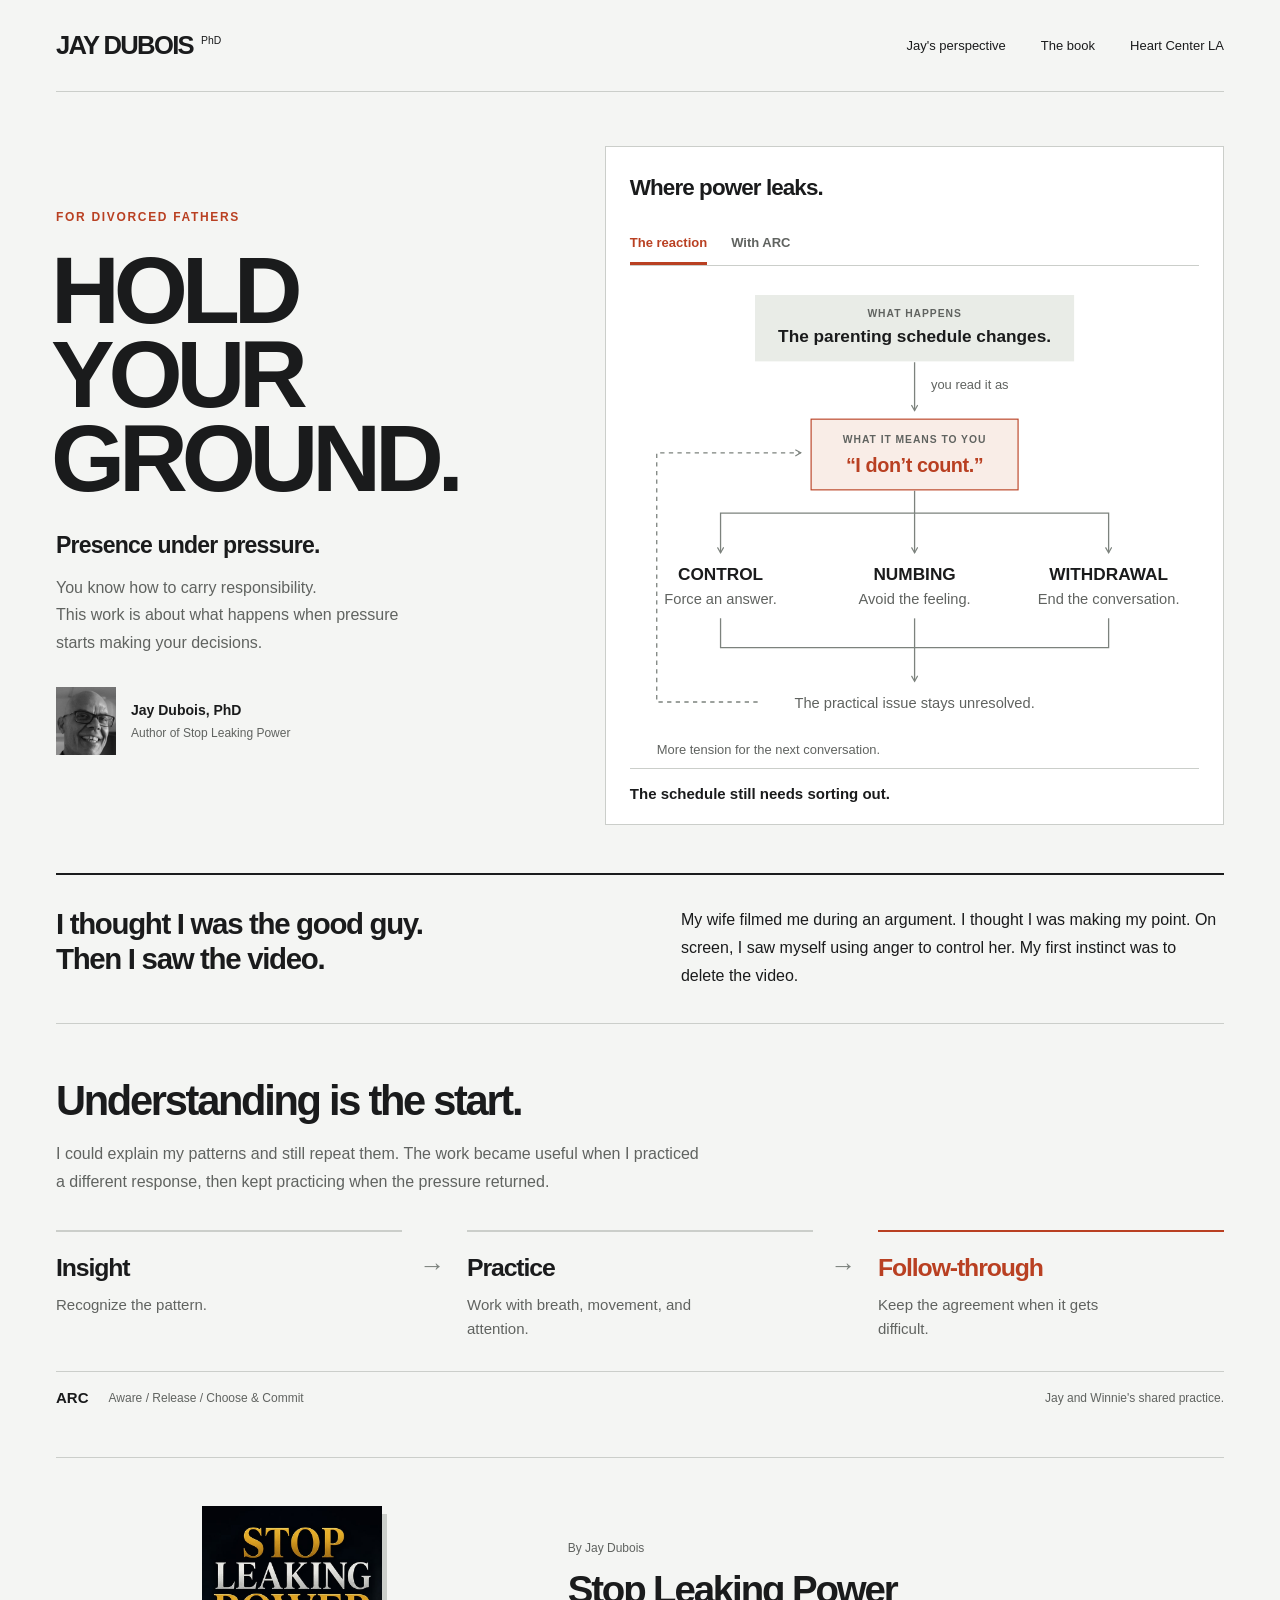
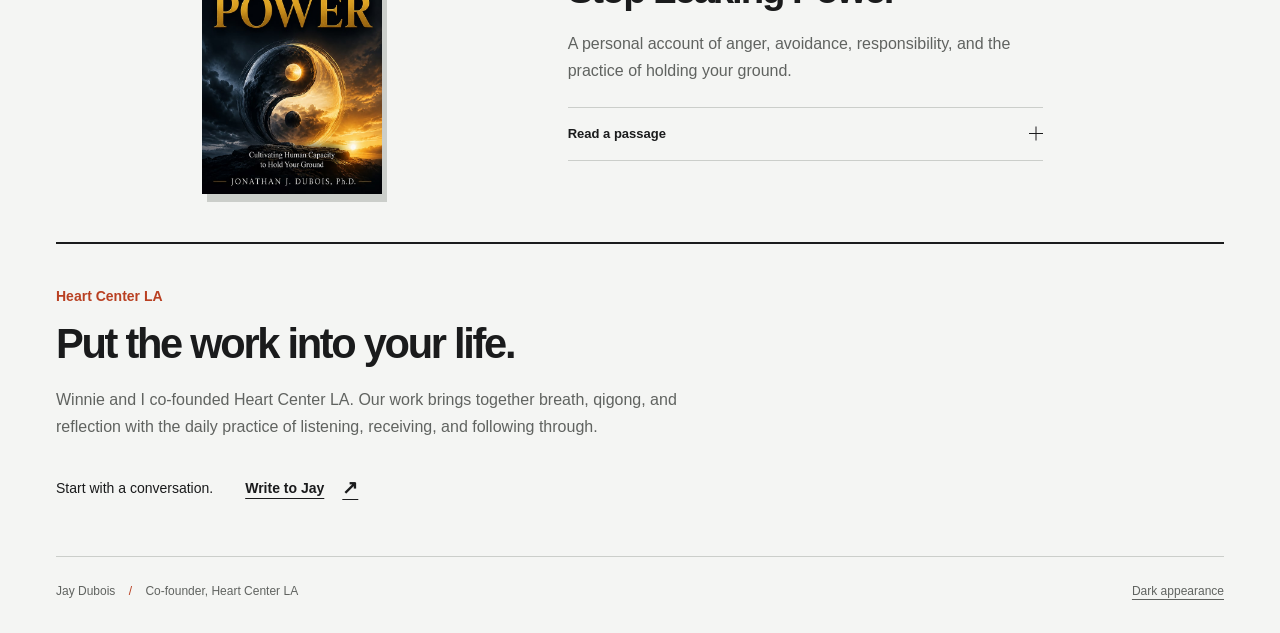
==== index.html @ 1673465a "Add approved Jay Dubois homepage with portrait and ARC diagrams" ====
<!doctype html>
<html lang="en">
<head>
  <meta charset="utf-8">
  <meta name="viewport" content="width=device-width,initial-scale=1">
  <meta name="color-scheme" content="light dark">
  <meta name="description" content="Hold your ground. Jay Dubois on presence under pressure, for divorced fathers. Author of Stop Leaking Power and co-founder of Heart Center LA.">
  <title>Hold your ground | Jay Dubois</title>
  <link rel="icon" href="data:image/svg+xml,%3Csvg xmlns='http://www.w3.org/2000/svg' viewBox='0 0 40 40'%3E%3Crect width='40' height='40' fill='%231a1b1c'/%3E%3Ctext x='20' y='28' fill='white' font-family='Arial' font-size='24' font-weight='bold' text-anchor='middle'%3EJ%3C/text%3E%3C/svg%3E">
  <link rel="stylesheet" href="styles.css">
  <script src="diagram.js" defer></script>
</head>
<body>
  <a class="skip-link" href="#main">Skip to content</a>
  <header class="site-header wrap">
    <a class="brand" href="#main">JAY DUBOIS<span>PhD</span></a>
    <nav aria-label="Main navigation"><a href="#jay">Jay's perspective</a><a href="#book">The book</a><a href="#heart-center">Heart Center LA</a></nav>
  </header>
  <main id="main" class="wrap">
    <section class="opening" aria-labelledby="headline">
      <div class="opening-copy">
        <p class="audience">For divorced fathers</p>
        <h1 id="headline">HOLD <br>YOUR<br>GROUND.</h1>
        <p class="subhead">Presence under pressure.</p>
        <p class="intro">You know how to carry responsibility.<br>This work is about what happens when pressure starts making your decisions.</p>
        <div class="author">
          <span class="author-photo"><img src="assets/jay-portrait-user.webp" width="1200" height="800" alt="Jay Dubois" decoding="async"></span>
          <div><p>Jay Dubois, PhD</p><p>Author of <cite>Stop Leaking Power</cite></p></div>
        </div>
      </div>
      <figure class="analysis" aria-labelledby="diagram-heading">
        <div class="analysis-header"><h2 id="diagram-heading">Where power leaks.</h2></div>
        <div class="mode-controls" role="group" aria-label="Compare responses to the same situation">
          <button type="button" id="reaction-button" class="mode active" aria-pressed="true" aria-controls="diagram-panel">The reaction</button>
          <button type="button" id="arc-button" class="mode" aria-pressed="false" aria-controls="diagram-panel">With ARC</button>
        </div>
        <div id="diagram-panel" class="diagram-panel">
          <svg id="pattern" xmlns="http://www.w3.org/2000/svg" viewBox="0 0 660 560" role="img" aria-labelledby="pattern-title pattern-desc">
            <title id="pattern-title">How a schedule change can become a reaction about worth</title>
            <desc id="pattern-desc">A parenting-schedule change is interpreted as I don't count. Control, numbing, or withdrawal can take the place of addressing the schedule. The practical issue remains unresolved.</desc>
          </svg>
          <noscript><style>#pattern,.mode-controls,.theme-button{display:none}</style><div class="no-js"><p>The parenting schedule changes.</p><p>You read it as: “I don't count.”</p><p>Control: force an answer. Numbing: avoid the feeling. Withdrawal: end the conversation.</p><p>The practical issue remains unresolved.</p><p>ARC: Aware, Release, Choose &amp; Commit. Notice the interpretation, pause before replying, clarify the plan, and follow through.</p></div></noscript>
        </div>
        <figcaption id="diagram-caption" aria-live="polite">The schedule still needs sorting out.</figcaption>
      </figure>
    </section>

    <section class="account" id="jay" aria-labelledby="account-heading">
      <div><h2 id="account-heading">I thought I was the good guy.<br>Then I saw the video.</h2></div>
      <p class="account-copy">My wife filmed me during an argument. I thought I was making my point. On screen, I saw myself using anger to control her. My first instinct was to delete the video.</p>
    </section>

    <section class="practice-section" id="practice" aria-labelledby="practice-heading">
      <h2 id="practice-heading">Understanding is the start.</h2>
      <p class="practice-intro">I could explain my patterns and still repeat them. The work became useful when I practiced a different response, then kept practicing when the pressure returned.</p>
      <figure class="practice-sequence" aria-labelledby="practice-heading sequence-caption">
        <ol>
          <li><span class="sequence-stage">Insight</span><p>Recognize the pattern.</p></li>
          <li><span class="sequence-stage">Practice</span><p>Work with breath, movement, and attention.</p></li>
          <li><span class="sequence-stage">Follow-through</span><p>Keep the agreement when it gets difficult.</p></li>
        </ol>
        <figcaption id="sequence-caption"><strong>ARC</strong><span>Aware / Release / Choose &amp; Commit</span><span>Jay and Winnie's shared practice.</span></figcaption>
      </figure>
    </section>

    <section class="book-section" id="book" aria-labelledby="book-heading">
      <figure class="book-cover"><img src="assets/stop-leaking-power.jpg" width="600" height="960" alt="Stop Leaking Power: Cultivating Human Capacity to Hold Your Ground, by Jonathan J. Dubois, PhD." loading="lazy" decoding="async"></figure>
      <div class="book-copy">
        <p class="book-label">By Jay Dubois</p>
        <h2 id="book-heading">Stop Leaking Power</h2>
        <p>A personal account of anger, avoidance, responsibility, and the practice of holding your ground.</p>
        <details class="book-passage">
          <summary>Read a passage<span class="disclosure-mark" aria-hidden="true"></span></summary>
          <blockquote><p>For me, commitment meant deciding in advance that anger would no longer be my authority.</p><p>Not that it would never arise.<br>But that it would never lead.</p></blockquote>
          <p class="passage-source">From Chapter 1, <cite>Stop Leaking Power</cite>.</p>
        </details>
      </div>
    </section>

    <section class="heart-section" id="heart-center" aria-labelledby="heart-heading">
      <p class="heart-label">Heart Center LA</p>
      <h2 id="heart-heading">Put the work into your life.</h2>
      <p class="heart-copy">Winnie and I co-founded Heart Center LA. Our work brings together breath, qigong, and reflection with the daily practice of listening, receiving, and following through.</p>
      <div class="contact-line"><p>Start with a conversation.</p><a href="mailto:clarity@jayduboisphd.com">Write to Jay <span aria-hidden="true">↗</span></a></div>
    </section>
  </main>
  <footer class="site-footer wrap">
    <p>Jay Dubois <span>/</span> Co-founder, Heart Center LA</p>
    <button class="theme-button" id="theme-button" type="button" aria-pressed="false">Dark appearance</button>
  </footer>
</body>
</html>
---- styles.css ----
/* Full message-led homepage, following the approved opening. DESIGN_VARIANCE: 5;
   MOTION_INTENSITY: 2; VISUAL_DENSITY: 4.
   Book-led, analytical composition. Native SVG diagrams replace generated photos.
   Bahnschrift is installed on the review host; other devices use the declared
   sans-serif fallbacks. No font redistribution or external requests. */
:root{color-scheme:light;--bg:#f4f5f3;--surface:#fff;--ink:#1a1b1c;--muted:#606360;--line:#cbceca;--accent:#b94022;--accent-wash:#f9ede7;--soft:#e9ece7;--wire:#7c827d;--sans:Bahnschrift,'Franklin Gothic Medium','Arial Narrow',Arial,sans-serif;--body:'Segoe UI',Arial,sans-serif}
:root.dark{color-scheme:dark;--bg:#171a19;--surface:#202422;--ink:#f0f2ec;--muted:#b6bdb6;--line:#424b44;--accent:#fa9471;--accent-wash:#342721;--soft:#29322c;--wire:#9ca89d}
*{box-sizing:border-box}
html{font-size:16px;scroll-behavior:smooth;scroll-padding-top:25px}
body{margin:0;background:var(--bg);color:var(--ink);font-family:var(--body);line-height:1.5;-webkit-font-smoothing:antialiased}
button,a{-webkit-tap-highlight-color:transparent}
button{font:inherit;color:inherit;cursor:pointer}
a{color:inherit;text-underline-offset:5px}
a:hover{color:var(--accent)}
button:focus-visible,a:focus-visible{outline:3px solid var(--accent);outline-offset:5px}
::selection{background:var(--accent);color:var(--bg)}
.wrap{width:min(1352px,calc(100% - 112px));margin-inline:auto}
h1,h2,p,figure{margin:0}
h1,h2,.brand,.subhead{font-family:var(--sans)}
.site-header{height:92px;border-bottom:1px solid var(--line);display:flex;align-items:center;justify-content:space-between;gap:24px}
.brand{font-weight:700;font-size:1.6rem;letter-spacing:-.065em;text-decoration:none;white-space:nowrap}
.brand span{font-family:var(--body);font-size:.65rem;font-weight:400;letter-spacing:0;display:inline-block;vertical-align:top;margin:7px 0 0 8px}
nav{display:flex;gap:35px}nav a{font-size:.8125rem;text-decoration:none;padding-block:13px}
.opening{display:grid;grid-template-columns:.86fr 1.14fr;gap:7%;padding:54px 0 48px;align-items:center}
.opening-copy{padding-bottom:8px}
.audience{text-transform:uppercase;font-size:.75rem;letter-spacing:.14em;font-weight:600;margin-bottom:23px;color:var(--accent)}
h1{font-size:clamp(5rem,7.45vw,7.7rem);font-weight:700;font-stretch:condensed;letter-spacing:-.065em;line-height:.88;margin-left:-5px}
.subhead{font-size:clamp(1.4rem,1.8vw,1.75rem);letter-spacing:-.035em;font-weight:600;margin-top:27px}
.intro{font-size:1rem;line-height:1.7;max-width:365px;margin-top:12px;color:var(--muted)}
.author{display:flex;align-items:center;gap:15px;margin-top:31px}
.author-photo{position:relative;display:block;width:60px;height:68px;overflow:hidden;flex-shrink:0}
.author img{position:absolute;left:-76px;top:-12px;width:180px;height:auto;max-width:none;filter:grayscale(1)}
.author p:first-child{font-size:.875rem;font-weight:600}.author p+p{font-size:.75rem;color:var(--muted);margin-top:3px}
cite{font-style:normal}
.analysis{min-width:0;background:var(--surface);padding:24px 24px 18px;border:1px solid var(--line)}
.analysis-header{display:flex;justify-content:space-between;align-items:baseline;gap:16px}
.analysis-header h2{font-size:1.4rem;letter-spacing:-.04em;font-weight:600}
.mode-controls{display:flex;gap:24px;border-bottom:1px solid var(--line);margin-top:16px}
.mode{background:none;border:0;border-bottom:3px solid transparent;padding:12px 0 10px;font-size:.8125rem;min-height:44px;font-weight:600;color:var(--muted)}
.mode:hover{color:var(--ink)}.mode.active{border-bottom-color:var(--accent);color:var(--accent)}
.diagram-panel{width:100%;margin-top:10px}
#pattern{display:block;width:100%;height:auto;overflow:visible}
#pattern text{font-family:var(--body);fill:var(--ink)}
#pattern .diagram-label{font-family:var(--sans);font-size:12px;font-weight:600;letter-spacing:1.1px;fill:var(--muted)}
#pattern .diagram-main{font-size:23px;font-family:var(--sans);font-weight:600;letter-spacing:-.5px}
#pattern .diagram-detail{font-size:17px;fill:var(--muted)}
#pattern .diagram-small{font-size:15px;fill:var(--muted)}
#pattern .diagram-action{font-family:var(--sans);font-size:20px;font-weight:600}
#pattern .diagram-accent{fill:var(--accent)}
#pattern .wire{fill:none;stroke:var(--wire);stroke-width:1.5}
#pattern .wire-active{fill:none;stroke:var(--accent);stroke-width:2}
#pattern .wire-dashed{stroke-dasharray:5 5}
#pattern .source-box{fill:var(--soft);stroke:none}
#pattern .interpret-box{fill:var(--accent-wash);stroke:var(--accent);stroke-width:1.3}
#pattern .practice-box{fill:var(--surface);stroke:var(--line);stroke-width:1}
#pattern .stage-letter{font-family:var(--sans);font-size:27px;font-weight:600;fill:var(--accent)}
#pattern .terminal{fill:var(--ink)}
.analysis figcaption{border-top:1px solid var(--line);padding-top:14px;font-size:.9375rem;font-weight:600;line-height:1.5;min-height:38px}
.account{display:grid;grid-template-columns:1fr 1fr;gap:7%;border-top:2px solid var(--ink);padding:31px 0 33px;align-items:start}
.account h2{font-size:clamp(1.5rem,2.3vw,2rem);letter-spacing:-.045em;line-height:1.2;font-weight:600}
.account-copy{font-size:1rem;line-height:1.75;max-width:575px}
.practice-section{border-top:1px solid var(--line);padding:54px 0 48px}
.practice-section h2,.book-section h2,.heart-section h2{font-size:clamp(2rem,3.25vw,3rem);letter-spacing:-.055em;line-height:1.1;font-weight:600}
.practice-intro{font-size:1rem;line-height:1.7;max-width:650px;color:var(--muted);margin-top:17px}
.practice-sequence{margin-top:35px}
.practice-sequence ol{list-style:none;margin:0;padding:0;display:grid;grid-template-columns:1fr 1fr 1fr;gap:65px}
.practice-sequence li{position:relative;min-width:0;padding-top:21px;border-top:2px solid var(--line)}
.practice-sequence li:last-child{border-color:var(--accent)}
.practice-sequence li:not(:last-child)::after{content:'→';position:absolute;right:-43px;top:14px;font-size:1.6rem;color:var(--wire);font-family:var(--body)}
.sequence-stage{font-family:var(--sans);font-size:1.55rem;font-weight:600;letter-spacing:-.045em;line-height:1.2}
.practice-sequence li:last-child .sequence-stage{color:var(--accent)}
.practice-sequence li p{font-size:.9375rem;line-height:1.6;max-width:245px;margin-top:10px;color:var(--muted)}
.practice-sequence figcaption{display:flex;flex-wrap:wrap;align-items:center;gap:10px 20px;font-size:.75rem;border-top:1px solid var(--line);margin-top:30px;padding-top:15px;color:var(--muted)}
.practice-sequence figcaption strong{font-family:var(--sans);color:var(--ink);font-size:.9375rem;font-weight:600}
.practice-sequence figcaption span:last-child{margin-left:auto}
.book-section{border-top:1px solid var(--line);padding:48px 7%;display:grid;grid-template-columns:.7fr 1.3fr;gap:12%;align-items:center}
.book-cover{display:flex;justify-content:center}
.book-cover img{display:block;width:180px;max-width:100%;height:auto;box-shadow:5px 8px 0 var(--line)}
.book-label{font-size:.75rem;color:var(--muted);margin-bottom:12px}
.book-section h2{font-size:clamp(2rem,3vw,2.8rem)}
.book-copy>p:not(.book-label){font-size:1rem;line-height:1.7;color:var(--muted);max-width:450px;margin-top:18px}
.book-passage{border-block:1px solid var(--line);margin-top:23px;max-width:475px}
.book-passage summary{display:flex;list-style:none;justify-content:space-between;align-items:center;gap:20px;min-height:52px;padding-block:13px;font-size:.8125rem;cursor:pointer;font-weight:600}
.book-passage summary::-webkit-details-marker{display:none}
.book-passage summary:hover{color:var(--accent)}
.book-passage summary:focus-visible{outline:3px solid var(--accent);outline-offset:5px}
.disclosure-mark{position:relative;width:14px;height:14px;flex-shrink:0}
.disclosure-mark::before,.disclosure-mark::after{content:'';position:absolute;left:0;top:6px;width:14px;height:1px;background:currentColor}
.disclosure-mark::after{transform:rotate(90deg)}
.book-passage[open] .disclosure-mark::after{transform:none}
.book-passage blockquote{margin:12px 0 0;font-size:1rem;line-height:1.7;padding-left:18px;border-left:2px solid var(--accent)}
.book-passage blockquote p+p{margin-top:15px}
.passage-source{font-size:.6875rem;color:var(--muted);margin:18px 0 21px}
.heart-section{border-top:2px solid var(--ink);padding:42px 0 43px}
.heart-label{font-family:var(--sans);font-size:.875rem;font-weight:600;color:var(--accent);margin-bottom:14px}
.heart-copy{font-size:1rem;line-height:1.7;color:var(--muted);max-width:670px;margin-top:19px}
.contact-line{display:flex;align-items:center;gap:32px;margin-top:24px}
.contact-line p{font-size:.875rem}
.contact-line a{display:inline-flex;align-items:center;gap:18px;min-height:44px;padding-block:10px;font-size:.875rem;font-weight:600;text-decoration-thickness:1px}
.contact-line a span{font-size:1.2rem}
.site-footer{border-top:1px solid var(--line);display:flex;justify-content:space-between;align-items:center;gap:20px;padding:12px 0 20px;font-size:.75rem;color:var(--muted)}
.site-footer span{margin-inline:10px;color:var(--accent)}
.theme-button{border:0;background:none;padding:12px 0;min-height:44px;font-size:.75rem;text-decoration:underline;text-underline-offset:4px;white-space:nowrap}
.theme-button:hover{color:var(--accent)}
.skip-link{position:fixed;left:12px;top:10px;transform:translateY(-200%);background:var(--surface);padding:12px 18px;z-index:10}
.skip-link:focus{transform:none}
.no-js{padding:24px 0;font-size:1rem}.no-js p+p{margin-top:15px}
@media(min-width:1700px){.opening{padding-block:64px}.analysis{padding-inline:30px}h1{font-size:8.2rem}}
@media(max-width:1100px){
 .wrap{width:calc(100% - 64px)}.opening{gap:5%;grid-template-columns:.8fr 1.2fr}
 h1{font-size:clamp(4.8rem,8.1vw,6rem)}
 .analysis{padding:19px 17px 16px}
 .intro{font-size:.9375rem}.author{margin-top:24px}
}
@media(max-width:767px){
 .wrap{width:calc(100% - 40px)}.site-header{height:76px;gap:16px}
 .brand{font-size:1.35rem}.brand span{font-size:.55rem;margin-top:5px;margin-left:5px}
 nav{gap:16px}nav a{font-size:.6875rem}nav a:first-child{display:none}
 .opening{display:flex;flex-direction:column;gap:29px;padding:34px 0 34px;align-items:stretch}
 .opening-copy{padding:0}.audience{font-size:.6875rem;margin-bottom:21px}
 h1{font-size:clamp(3rem,14.5vw,6rem);line-height:.88;letter-spacing:-.06em;margin-left:-3px}
 h1 br:first-child{display:none}h1 br:first-child::after{content:' '}
 .subhead{font-size:1.4rem;margin-top:23px}.intro{font-size:.9375rem;max-width:390px;line-height:1.6;margin-top:10px}
 .author{margin-top:21px;gap:12px}.author-photo{width:47px;height:54px}.author img{width:144px;left:-61px;top:-10px}
 .author p:first-child{font-size:.8125rem}.author p+p{font-size:.6875rem}
 .analysis{padding:20px 13px 16px}.analysis-header{padding-inline:3px}
 .analysis-header h2{font-size:1.4rem}.mode-controls{gap:28px;margin-top:10px;margin-inline:3px}
 .mode{font-size:.8125rem}.diagram-panel{margin-top:6px}
 .analysis figcaption{font-size:.875rem;padding-top:14px;margin-inline:3px;min-height:36px}
 .account{display:block;padding:26px 0 29px}.account h2{font-size:1.6rem;line-height:1.22}
 .account-copy{margin-top:20px;font-size:.9375rem;line-height:1.7}
 .practice-section{padding:33px 0 30px}
 .practice-section h2,.book-section h2,.heart-section h2{font-size:2rem;letter-spacing:-.05em;line-height:1.12}
 .practice-intro{font-size:.9375rem;line-height:1.65;margin-top:16px}
 .practice-sequence{margin-top:26px}.practice-sequence ol{display:block}
 .practice-sequence li{border-top:0;border-left:2px solid var(--line);padding:0 0 0 23px;margin:0 0 31px}
 .practice-sequence li:last-child{margin-bottom:0}
 .practice-sequence li:not(:last-child)::after{content:'↓';left:-9px;right:auto;top:auto;bottom:-29px;font-size:1.5rem}
 .sequence-stage{font-size:1.35rem}.practice-sequence li p{font-size:.875rem;max-width:none;margin-top:6px}
 .practice-sequence figcaption{gap:6px 12px;font-size:.6875rem;margin-top:24px}
 .practice-sequence figcaption span:last-child{width:100%;margin-left:0}
 .book-section{display:flex;flex-direction:column;gap:27px;align-items:stretch;padding:34px 0}
 .book-cover{justify-content:flex-start}.book-cover img{width:130px}
 .book-label{font-size:.6875rem;margin-bottom:10px}.book-copy>p:not(.book-label){font-size:.9375rem;margin-top:15px}
 .book-passage{max-width:none;margin-top:20px}.book-passage blockquote{font-size:.9375rem}
 .heart-section{padding:31px 0 30px}.heart-label{font-size:.8125rem;margin-bottom:12px}
 .heart-copy{font-size:.9375rem;line-height:1.65;margin-top:17px}
 .contact-line{margin-top:17px;gap:23px;flex-wrap:wrap}.contact-line p,.contact-line a{font-size:.8125rem}
 .site-footer{align-items:flex-start;padding-top:15px;gap:16px}.site-footer p{max-width:210px;font-size:.6875rem}
 .site-footer span{margin-inline:5px}.theme-button{font-size:.6875rem;padding-top:0}
}
@media(max-width:380px){.wrap{width:calc(100% - 32px)}.analysis{padding-inline:10px}}
@media(prefers-reduced-motion:reduce){html{scroll-behavior:auto}*,*::before,*::after{transition:none!important;animation:none!important}}
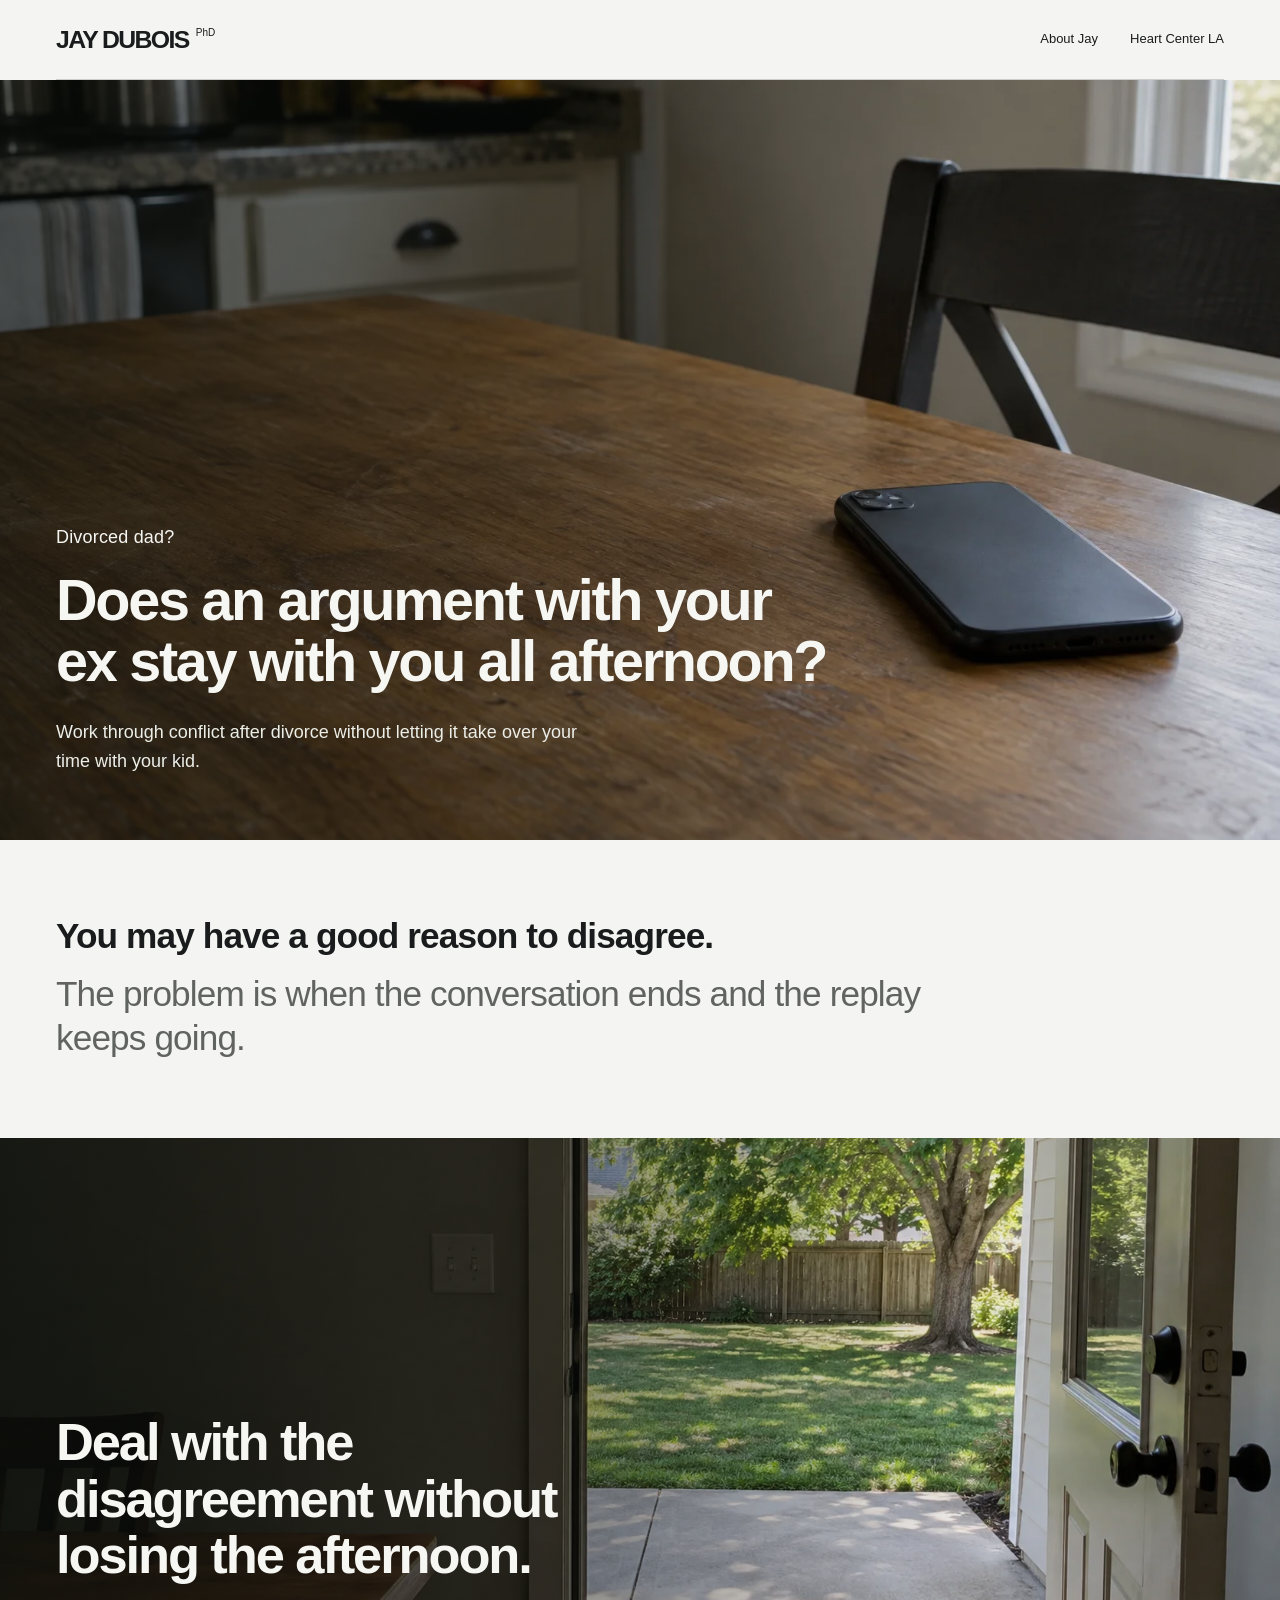
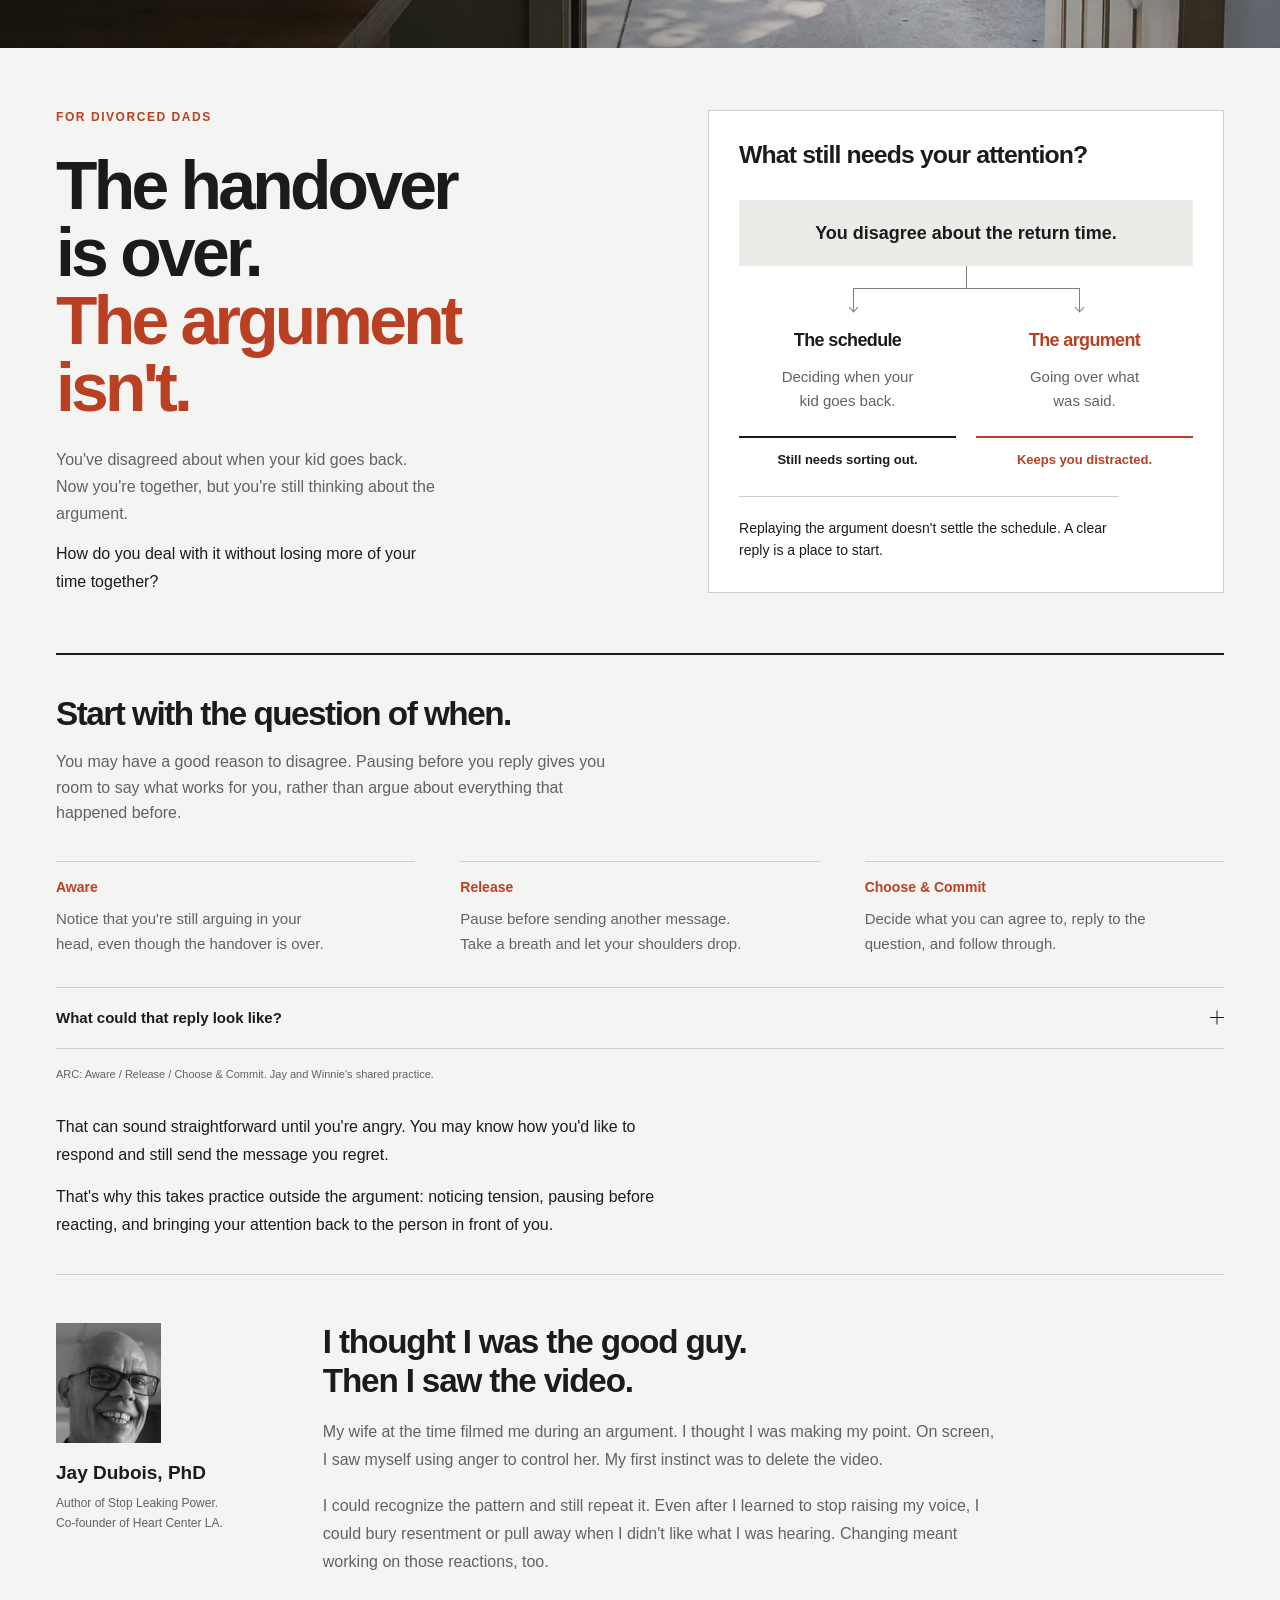
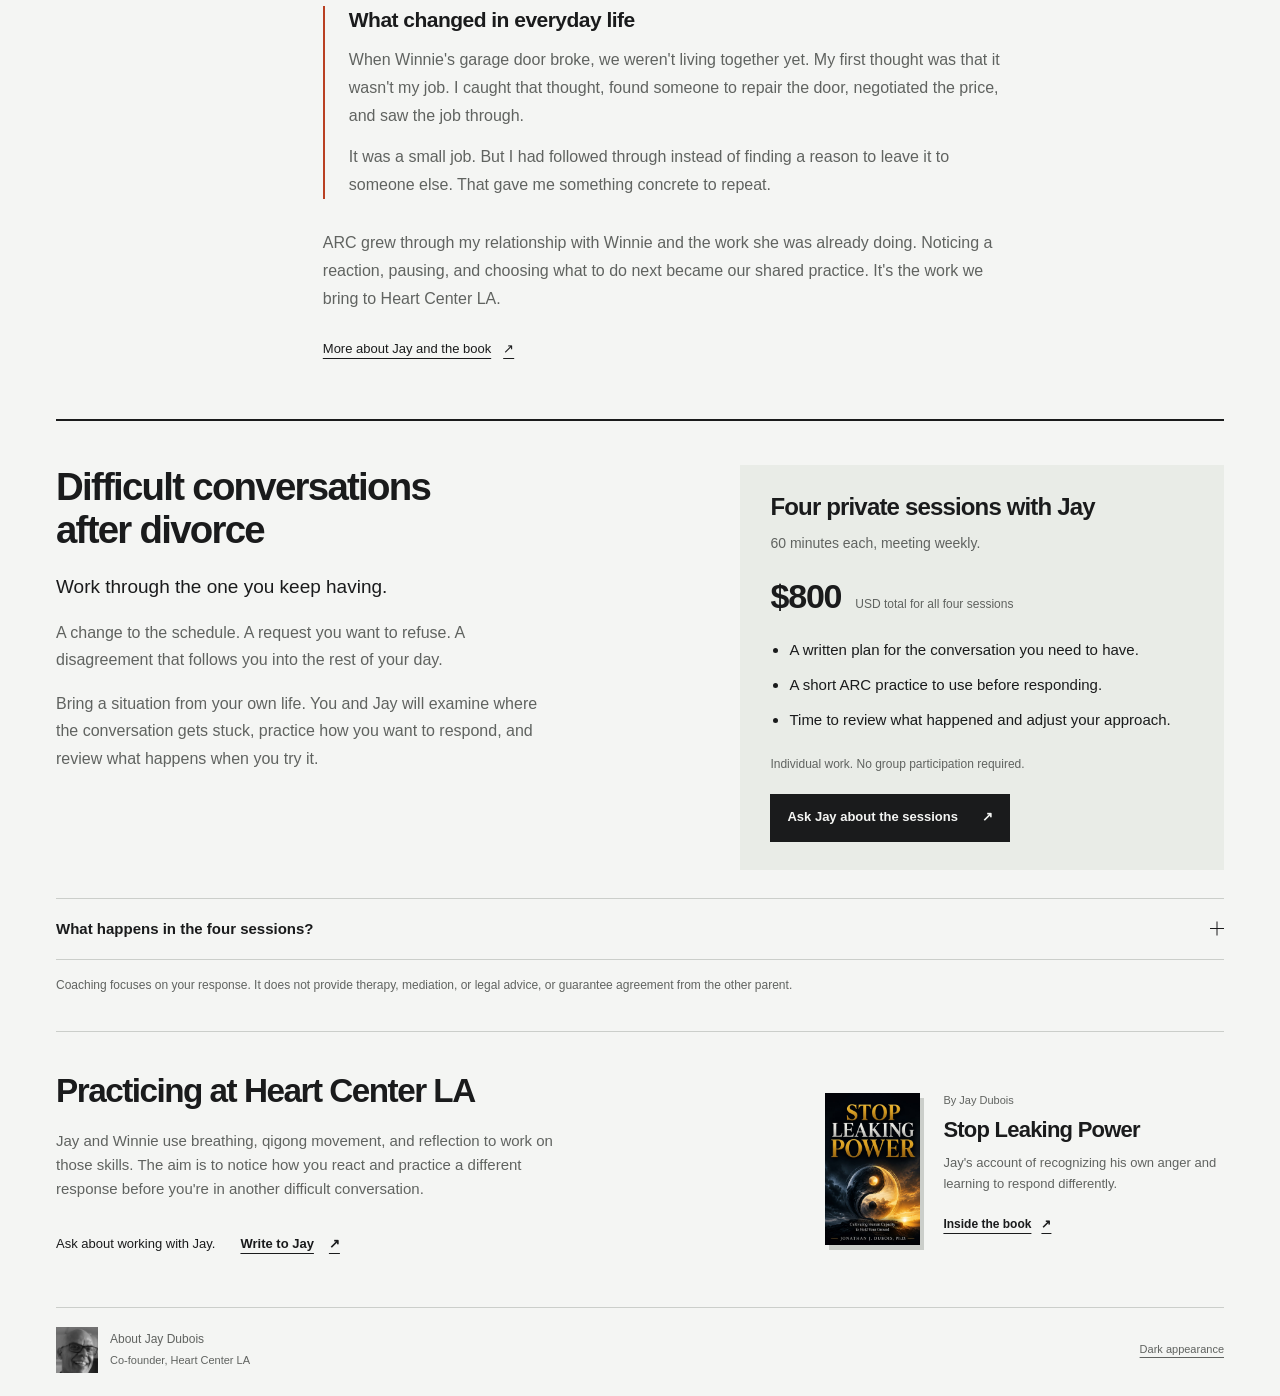
==== commit 4e4ab7fb: "Publish divorced-dad homepage with photographic intro and coaching offer" ====
--- a/index.html
+++ b/index.html
@@ -4,89 +4,138 @@
   <meta charset="utf-8">
   <meta name="viewport" content="width=device-width,initial-scale=1">
   <meta name="color-scheme" content="light dark">
-  <meta name="description" content="Hold your ground. Jay Dubois on presence under pressure, for divorced fathers. Author of Stop Leaking Power and co-founder of Heart Center LA.">
-  <title>Hold your ground | Jay Dubois</title>
+  <meta name="description" content="For divorced dads: deal with the parenting arrangement without letting the argument take over your time with your kid. Jay Dubois and Heart Center LA.">
+  <title>Still in the argument? | Jay Dubois</title>
   <link rel="icon" href="data:image/svg+xml,%3Csvg xmlns='http://www.w3.org/2000/svg' viewBox='0 0 40 40'%3E%3Crect width='40' height='40' fill='%231a1b1c'/%3E%3Ctext x='20' y='28' fill='white' font-family='Arial' font-size='24' font-weight='bold' text-anchor='middle'%3EJ%3C/text%3E%3C/svg%3E">
   <link rel="stylesheet" href="styles.css">
-  <script src="diagram.js" defer></script>
+  <script src="page.js" defer></script>
 </head>
 <body>
   <a class="skip-link" href="#main">Skip to content</a>
   <header class="site-header wrap">
-    <a class="brand" href="#main">JAY DUBOIS<span>PhD</span></a>
-    <nav aria-label="Main navigation"><a href="#jay">Jay's perspective</a><a href="#book">The book</a><a href="#heart-center">Heart Center LA</a></nav>
+    <a class="brand" href="index.html">JAY DUBOIS<span>PhD</span></a>
+    <nav aria-label="Main navigation"><a href="about.html">About Jay</a><a href="#heart-center">Heart Center LA</a></nav>
   </header>
-  <main id="main" class="wrap">
+  <main id="main">
+    <div class="visual-intro">
+      <section class="intro-photo intro-question" aria-labelledby="intro-title">
+        <img src="assets/intro-phone-v1.webp" srcset="assets/intro-phone-v1-960.webp 960w, assets/intro-phone-v1.webp 1672w" sizes="100vw" width="1672" height="941" alt="A phone lying face down on a kitchen table in afternoon light." fetchpriority="high">
+        <div class="photo-copy wrap">
+          <p class="intro-audience">Divorced dad?</p>
+          <h1 id="intro-title">Does an argument with your ex stay with you all afternoon?</h1>
+          <p class="intro-support">Work through conflict after divorce without letting it take over your time with your kid.</p>
+        </div>
+      </section>
+      <div class="intro-statement wrap">
+        <p>You may have a good reason to disagree.</p>
+        <p>The problem is when the conversation ends and the replay keeps going.</p>
+      </div>
+      <section class="intro-photo intro-resolution" aria-labelledby="intro-resolution-title">
+        <img src="assets/intro-afternoon-v1.webp" srcset="assets/intro-afternoon-v1-960.webp 960w, assets/intro-afternoon-v1.webp 1672w" sizes="100vw" width="1672" height="941" alt="An open back door looking out onto a patio and a sunlit yard." loading="lazy" decoding="async">
+        <div class="photo-copy wrap"><h2 id="intro-resolution-title">Deal with the disagreement without losing the afternoon.</h2></div>
+      </section>
+    </div>
+    <div class="wrap">
     <section class="opening" aria-labelledby="headline">
       <div class="opening-copy">
-        <p class="audience">For divorced fathers</p>
-        <h1 id="headline">HOLD <br>YOUR<br>GROUND.</h1>
-        <p class="subhead">Presence under pressure.</p>
-        <p class="intro">You know how to carry responsibility.<br>This work is about what happens when pressure starts making your decisions.</p>
-        <div class="author">
-          <span class="author-photo"><img src="assets/jay-portrait-user.webp" width="1200" height="800" alt="Jay Dubois" decoding="async"></span>
-          <div><p>Jay Dubois, PhD</p><p>Author of <cite>Stop Leaking Power</cite></p></div>
+        <p class="eyebrow">For divorced dads</p>
+        <h2 id="headline">The handover<br>is over.<br><span>The argument<br>isn't.</span></h2>
+        <p class="intro">You've disagreed about when your kid goes back. Now you're together, but you're still thinking about the argument.</p>
+        <p class="intro intro-end">How do you deal with it without losing more of your time together?</p>
+      </div>
+      <figure class="analysis" aria-labelledby="analysis-title">
+        <h2 id="analysis-title">What still needs your attention?</h2>
+        <div class="split-diagram">
+          <div class="event">You disagree about the return time.</div>
+          <div class="branch" aria-hidden="true"><span></span><span></span></div>
+          <div class="lanes">
+            <div class="lane"><h3>The schedule</h3><p>Deciding when your<br>kid goes back.</p><span class="lane-end">Still needs sorting out.</span></div>
+            <div class="lane replay"><h3>The argument</h3><p>Going over what<br>was said.</p><span class="lane-end">Keeps you distracted.</span></div>
+          </div>
         </div>
-      </div>
-      <figure class="analysis" aria-labelledby="diagram-heading">
-        <div class="analysis-header"><h2 id="diagram-heading">Where power leaks.</h2></div>
-        <div class="mode-controls" role="group" aria-label="Compare responses to the same situation">
-          <button type="button" id="reaction-button" class="mode active" aria-pressed="true" aria-controls="diagram-panel">The reaction</button>
-          <button type="button" id="arc-button" class="mode" aria-pressed="false" aria-controls="diagram-panel">With ARC</button>
-        </div>
-        <div id="diagram-panel" class="diagram-panel">
-          <svg id="pattern" xmlns="http://www.w3.org/2000/svg" viewBox="0 0 660 560" role="img" aria-labelledby="pattern-title pattern-desc">
-            <title id="pattern-title">How a schedule change can become a reaction about worth</title>
-            <desc id="pattern-desc">A parenting-schedule change is interpreted as I don't count. Control, numbing, or withdrawal can take the place of addressing the schedule. The practical issue remains unresolved.</desc>
-          </svg>
-          <noscript><style>#pattern,.mode-controls,.theme-button{display:none}</style><div class="no-js"><p>The parenting schedule changes.</p><p>You read it as: “I don't count.”</p><p>Control: force an answer. Numbing: avoid the feeling. Withdrawal: end the conversation.</p><p>The practical issue remains unresolved.</p><p>ARC: Aware, Release, Choose &amp; Commit. Notice the interpretation, pause before replying, clarify the plan, and follow through.</p></div></noscript>
-        </div>
-        <figcaption id="diagram-caption" aria-live="polite">The schedule still needs sorting out.</figcaption>
+        <figcaption>Replaying the argument doesn't settle the schedule. A clear reply is a place to start.</figcaption>
       </figure>
     </section>
 
-    <section class="account" id="jay" aria-labelledby="account-heading">
-      <div><h2 id="account-heading">I thought I was the good guy.<br>Then I saw the video.</h2></div>
-      <p class="account-copy">My wife filmed me during an argument. I thought I was making my point. On screen, I saw myself using anger to control her. My first instinct was to delete the video.</p>
-    </section>
-
-    <section class="practice-section" id="practice" aria-labelledby="practice-heading">
-      <h2 id="practice-heading">Understanding is the start.</h2>
-      <p class="practice-intro">I could explain my patterns and still repeat them. The work became useful when I practiced a different response, then kept practicing when the pressure returned.</p>
-      <figure class="practice-sequence" aria-labelledby="practice-heading sequence-caption">
-        <ol>
-          <li><span class="sequence-stage">Insight</span><p>Recognize the pattern.</p></li>
-          <li><span class="sequence-stage">Practice</span><p>Work with breath, movement, and attention.</p></li>
-          <li><span class="sequence-stage">Follow-through</span><p>Keep the agreement when it gets difficult.</p></li>
-        </ol>
-        <figcaption id="sequence-caption"><strong>ARC</strong><span>Aware / Release / Choose &amp; Commit</span><span>Jay and Winnie's shared practice.</span></figcaption>
-      </figure>
-    </section>
-
-    <section class="book-section" id="book" aria-labelledby="book-heading">
-      <figure class="book-cover"><img src="assets/stop-leaking-power.jpg" width="600" height="960" alt="Stop Leaking Power: Cultivating Human Capacity to Hold Your Ground, by Jonathan J. Dubois, PhD." loading="lazy" decoding="async"></figure>
-      <div class="book-copy">
-        <p class="book-label">By Jay Dubois</p>
-        <h2 id="book-heading">Stop Leaking Power</h2>
-        <p>A personal account of anger, avoidance, responsibility, and the practice of holding your ground.</p>
-        <details class="book-passage">
-          <summary>Read a passage<span class="disclosure-mark" aria-hidden="true"></span></summary>
-          <blockquote><p>For me, commitment meant deciding in advance that anger would no longer be my authority.</p><p>Not that it would never arise.<br>But that it would never lead.</p></blockquote>
-          <p class="passage-source">From Chapter 1, <cite>Stop Leaking Power</cite>.</p>
-        </details>
+    <section class="practice" id="practice" aria-labelledby="practice-title">
+      <div class="practice-heading"><h2 id="practice-title">Start with the question of when.</h2></div>
+      <p class="practice-intro">You may have a good reason to disagree. Pausing before you reply gives you room to say what works for you, rather than argue about everything that happened before.</p>
+      <ol class="arc-steps" aria-label="ARC practice">
+        <li><h3 class="stage">Aware</h3><p>Notice that you're still arguing in your head, even though the handover is over.</p></li>
+        <li><h3 class="stage">Release</h3><p>Pause before sending another message. Take a breath and let your shoulders drop.</p></li>
+        <li><h3 class="stage">Choose &amp; Commit</h3><p>Decide what you can agree to, reply to the question, and follow through.</p></li>
+      </ol>
+      <details class="reply-example">
+        <summary>What could that reply look like?<span class="disclosure-mark" aria-hidden="true"></span></summary>
+        <div class="reply-content">
+          <p class="request">“Can you bring her back an hour earlier on Sunday?”</p>
+          <div class="replies"><div><h3>Reopening the argument</h3><p>“You always do this. My time never counts.”</p></div><div><h3>Stating what works for you</h3><p>“I can do 5, not 4. Does that work?”</p></div></div>
+          <p class="reply-close">You haven't agreed to the earlier time. You've made your position clear. The other parent may still disagree, but your reply stays on the question of when.</p>
+        </div>
+      </details>
+      <p class="method-credit">ARC: Aware / Release / Choose &amp; Commit. Jay and Winnie's shared practice.</p>
+      <div class="practice-bridge">
+        <p>That can sound straightforward until you're angry. You may know how you'd like to respond and still send the message you regret.</p>
+        <p>That's why this takes practice outside the argument: noticing tension, pausing before reacting, and bringing your attention back to the person in front of you.</p>
       </div>
     </section>
 
-    <section class="heart-section" id="heart-center" aria-labelledby="heart-heading">
-      <p class="heart-label">Heart Center LA</p>
-      <h2 id="heart-heading">Put the work into your life.</h2>
-      <p class="heart-copy">Winnie and I co-founded Heart Center LA. Our work brings together breath, qigong, and reflection with the daily practice of listening, receiving, and following through.</p>
-      <div class="contact-line"><p>Start with a conversation.</p><a href="mailto:clarity@jayduboisphd.com">Write to Jay <span aria-hidden="true">↗</span></a></div>
+    <div class="jay-introduction" id="jay" role="region" aria-labelledby="jay-title">
+      <div class="jay-identity">
+        <span class="author-photo"><img src="assets/jay-portrait-user.webp" width="1200" height="800" alt="Jay Dubois" loading="lazy"></span>
+        <div><p class="jay-name">Jay Dubois, PhD</p><p class="jay-role">Author of <cite>Stop Leaking Power</cite>.<br>Co-founder of Heart Center LA.</p></div>
+      </div>
+      <div class="jay-account">
+        <h2 id="jay-title">I thought I was the good guy.<br>Then I saw the video.</h2>
+        <p>My wife at the time filmed me during an argument. I thought I was making my point. On screen, I saw myself using anger to control her. My first instinct was to delete the video.</p>
+        <p>I could recognize the pattern and still repeat it. Even after I learned to stop raising my voice, I could bury resentment or pull away when I didn't like what I was hearing. Changing meant working on those reactions, too.</p>
+        <div class="jay-follow-through">
+          <h3>What changed in everyday life</h3>
+          <p>When Winnie's garage door broke, we weren't living together yet. My first thought was that it wasn't my job. I caught that thought, found someone to repair the door, negotiated the price, and saw the job through.</p>
+          <p>It was a small job. But I had followed through instead of finding a reason to leave it to someone else. That gave me something concrete to repeat.</p>
+        </div>
+        <p>ARC grew through my relationship with Winnie and the work she was already doing. Noticing a reaction, pausing, and choosing what to do next became our shared practice. It's the work we bring to Heart Center LA.</p>
+        <a href="about.html">More about Jay and the book <span aria-hidden="true">↗</span></a>
+      </div>
+    </div>
+
+    <div class="program-offer" id="sessions" role="region" aria-labelledby="sessions-title">
+      <div class="program-copy">
+        <h2 id="sessions-title">Difficult conversations<br>after divorce</h2>
+        <p class="program-lead">Work through the one you keep having.</p>
+        <p>A change to the schedule. A request you want to refuse. A disagreement that follows you into the rest of your day.</p>
+        <p>Bring a situation from your own life. You and Jay will examine where the conversation gets stuck, practice how you want to respond, and review what happens when you try it.</p>
+      </div>
+      <div class="program-inclusions">
+        <h3>Four private sessions with Jay</h3>
+        <p class="program-format">60 minutes each, meeting weekly.</p>
+        <p class="program-price"><strong>$800</strong><span>USD total for all four sessions</span></p>
+        <ul>
+          <li>A written plan for the conversation you need to have.</li>
+          <li>A short ARC practice to use before responding.</li>
+          <li>Time to review what happened and adjust your approach.</li>
+        </ul>
+        <p class="program-participation">Individual work. No group participation required.</p>
+        <a class="program-cta" href="mailto:clarity@jayduboisphd.com?subject=Difficult%20conversations%20after%20divorce">Ask Jay about the sessions <span aria-hidden="true">↗</span></a>
+      </div>
+      <details class="session-outline">
+        <summary>What happens in the four sessions?<span class="disclosure-mark" aria-hidden="true"></span></summary>
+        <ol class="session-list">
+          <li><h3>Understand the recurring argument</h3><p>Work through a recent disagreement. Separate what needed resolving from what triggered your reaction. Identify one response to practice.</p></li>
+          <li><h3>Prepare for the next conversation</h3><p>Rehearse saying what you need and hearing disagreement. Use a brief breathing or movement practice before trying again.</p></li>
+          <li><h3>Review what happened</h3><p>Look at where you followed your plan and where you reacted. Adjust your approach. If the conversation hasn't happened, rehearse a realistic scenario.</p></li>
+          <li><h3>Make it repeatable</h3><p>Apply the same process to another situation. Leave with a personal ARC practice and a written plan for continuing on your own.</p></li>
+        </ol>
+      </details>
+      <p class="program-scope">Coaching focuses on your response. It does not provide therapy, mediation, or legal advice, or guarantee agreement from the other parent.</p>
+    </div>
+
+    <section class="heart-section" id="heart-center" aria-labelledby="heart-title">
+      <div><h2 id="heart-title">Practicing at Heart Center LA</h2><p class="heart-copy">Jay and Winnie use breathing, qigong movement, and reflection to work on those skills. The aim is to notice how you react and practice a different response before you're in another difficult conversation.</p><div class="contact-line"><p>Ask about working with Jay.</p><a href="mailto:clarity@jayduboisphd.com">Write to Jay <span aria-hidden="true">↗</span></a></div></div>
+      <aside class="book-note" aria-label="Jay's book"><img src="assets/stop-leaking-power.jpg" width="600" height="960" alt="Stop Leaking Power by Jonathan J. Dubois, PhD" loading="lazy"><div><p>By Jay Dubois</p><h3>Stop Leaking Power</h3><p>Jay's account of recognizing his own anger and learning to respond differently.</p><a href="about.html#book">Inside the book <span aria-hidden="true">↗</span></a></div></aside>
     </section>
+    </div>
   </main>
-  <footer class="site-footer wrap">
-    <p>Jay Dubois <span>/</span> Co-founder, Heart Center LA</p>
-    <button class="theme-button" id="theme-button" type="button" aria-pressed="false">Dark appearance</button>
-  </footer>
+  <footer class="site-footer wrap"><a class="author-link" href="about.html"><span class="author-photo"><img src="assets/jay-portrait-user.webp" width="1200" height="800" alt="Jay Dubois" loading="lazy"></span><span>About Jay Dubois<span>Co-founder, Heart Center LA</span></span></a><button id="theme-button" class="theme-button" type="button" aria-pressed="false" hidden>Dark appearance</button></footer>
 </body>
 </html>
--- a/styles.css
+++ b/styles.css
@@ -1,153 +1,79 @@
-/* Full message-led homepage, following the approved opening. DESIGN_VARIANCE: 5;
-   MOTION_INTENSITY: 2; VISUAL_DENSITY: 4.
-   Book-led, analytical composition. Native SVG diagrams replace generated photos.
-   Bahnschrift is installed on the review host; other devices use the declared
-   sans-serif fallbacks. No font redistribution or external requests. */
-:root{color-scheme:light;--bg:#f4f5f3;--surface:#fff;--ink:#1a1b1c;--muted:#606360;--line:#cbceca;--accent:#b94022;--accent-wash:#f9ede7;--soft:#e9ece7;--wire:#7c827d;--sans:Bahnschrift,'Franklin Gothic Medium','Arial Narrow',Arial,sans-serif;--body:'Segoe UI',Arial,sans-serif}
-:root.dark{color-scheme:dark;--bg:#171a19;--surface:#202422;--ink:#f0f2ec;--muted:#b6bdb6;--line:#424b44;--accent:#fa9471;--accent-wash:#342721;--soft:#29322c;--wire:#9ca89d}
-*{box-sizing:border-box}
-html{font-size:16px;scroll-behavior:smooth;scroll-padding-top:25px}
-body{margin:0;background:var(--bg);color:var(--ink);font-family:var(--body);line-height:1.5;-webkit-font-smoothing:antialiased}
-button,a{-webkit-tap-highlight-color:transparent}
-button{font:inherit;color:inherit;cursor:pointer}
-a{color:inherit;text-underline-offset:5px}
-a:hover{color:var(--accent)}
-button:focus-visible,a:focus-visible{outline:3px solid var(--accent);outline-offset:5px}
-::selection{background:var(--accent);color:var(--bg)}
-.wrap{width:min(1352px,calc(100% - 112px));margin-inline:auto}
-h1,h2,p,figure{margin:0}
-h1,h2,.brand,.subhead{font-family:var(--sans)}
-.site-header{height:92px;border-bottom:1px solid var(--line);display:flex;align-items:center;justify-content:space-between;gap:24px}
-.brand{font-weight:700;font-size:1.6rem;letter-spacing:-.065em;text-decoration:none;white-space:nowrap}
-.brand span{font-family:var(--body);font-size:.65rem;font-weight:400;letter-spacing:0;display:inline-block;vertical-align:top;margin:7px 0 0 8px}
-nav{display:flex;gap:35px}nav a{font-size:.8125rem;text-decoration:none;padding-block:13px}
-.opening{display:grid;grid-template-columns:.86fr 1.14fr;gap:7%;padding:54px 0 48px;align-items:center}
-.opening-copy{padding-bottom:8px}
-.audience{text-transform:uppercase;font-size:.75rem;letter-spacing:.14em;font-weight:600;margin-bottom:23px;color:var(--accent)}
-h1{font-size:clamp(5rem,7.45vw,7.7rem);font-weight:700;font-stretch:condensed;letter-spacing:-.065em;line-height:.88;margin-left:-5px}
-.subhead{font-size:clamp(1.4rem,1.8vw,1.75rem);letter-spacing:-.035em;font-weight:600;margin-top:27px}
-.intro{font-size:1rem;line-height:1.7;max-width:365px;margin-top:12px;color:var(--muted)}
-.author{display:flex;align-items:center;gap:15px;margin-top:31px}
-.author-photo{position:relative;display:block;width:60px;height:68px;overflow:hidden;flex-shrink:0}
-.author img{position:absolute;left:-76px;top:-12px;width:180px;height:auto;max-width:none;filter:grayscale(1)}
-.author p:first-child{font-size:.875rem;font-weight:600}.author p+p{font-size:.75rem;color:var(--muted);margin-top:3px}
-cite{font-style:normal}
-.analysis{min-width:0;background:var(--surface);padding:24px 24px 18px;border:1px solid var(--line)}
-.analysis-header{display:flex;justify-content:space-between;align-items:baseline;gap:16px}
-.analysis-header h2{font-size:1.4rem;letter-spacing:-.04em;font-weight:600}
-.mode-controls{display:flex;gap:24px;border-bottom:1px solid var(--line);margin-top:16px}
-.mode{background:none;border:0;border-bottom:3px solid transparent;padding:12px 0 10px;font-size:.8125rem;min-height:44px;font-weight:600;color:var(--muted)}
-.mode:hover{color:var(--ink)}.mode.active{border-bottom-color:var(--accent);color:var(--accent)}
-.diagram-panel{width:100%;margin-top:10px}
-#pattern{display:block;width:100%;height:auto;overflow:visible}
-#pattern text{font-family:var(--body);fill:var(--ink)}
-#pattern .diagram-label{font-family:var(--sans);font-size:12px;font-weight:600;letter-spacing:1.1px;fill:var(--muted)}
-#pattern .diagram-main{font-size:23px;font-family:var(--sans);font-weight:600;letter-spacing:-.5px}
-#pattern .diagram-detail{font-size:17px;fill:var(--muted)}
-#pattern .diagram-small{font-size:15px;fill:var(--muted)}
-#pattern .diagram-action{font-family:var(--sans);font-size:20px;font-weight:600}
-#pattern .diagram-accent{fill:var(--accent)}
-#pattern .wire{fill:none;stroke:var(--wire);stroke-width:1.5}
-#pattern .wire-active{fill:none;stroke:var(--accent);stroke-width:2}
-#pattern .wire-dashed{stroke-dasharray:5 5}
-#pattern .source-box{fill:var(--soft);stroke:none}
-#pattern .interpret-box{fill:var(--accent-wash);stroke:var(--accent);stroke-width:1.3}
-#pattern .practice-box{fill:var(--surface);stroke:var(--line);stroke-width:1}
-#pattern .stage-letter{font-family:var(--sans);font-size:27px;font-weight:600;fill:var(--accent)}
-#pattern .terminal{fill:var(--ink)}
-.analysis figcaption{border-top:1px solid var(--line);padding-top:14px;font-size:.9375rem;font-weight:600;line-height:1.5;min-height:38px}
-.account{display:grid;grid-template-columns:1fr 1fr;gap:7%;border-top:2px solid var(--ink);padding:31px 0 33px;align-items:start}
-.account h2{font-size:clamp(1.5rem,2.3vw,2rem);letter-spacing:-.045em;line-height:1.2;font-weight:600}
-.account-copy{font-size:1rem;line-height:1.75;max-width:575px}
-.practice-section{border-top:1px solid var(--line);padding:54px 0 48px}
-.practice-section h2,.book-section h2,.heart-section h2{font-size:clamp(2rem,3.25vw,3rem);letter-spacing:-.055em;line-height:1.1;font-weight:600}
-.practice-intro{font-size:1rem;line-height:1.7;max-width:650px;color:var(--muted);margin-top:17px}
-.practice-sequence{margin-top:35px}
-.practice-sequence ol{list-style:none;margin:0;padding:0;display:grid;grid-template-columns:1fr 1fr 1fr;gap:65px}
-.practice-sequence li{position:relative;min-width:0;padding-top:21px;border-top:2px solid var(--line)}
-.practice-sequence li:last-child{border-color:var(--accent)}
-.practice-sequence li:not(:last-child)::after{content:'→';position:absolute;right:-43px;top:14px;font-size:1.6rem;color:var(--wire);font-family:var(--body)}
-.sequence-stage{font-family:var(--sans);font-size:1.55rem;font-weight:600;letter-spacing:-.045em;line-height:1.2}
-.practice-sequence li:last-child .sequence-stage{color:var(--accent)}
-.practice-sequence li p{font-size:.9375rem;line-height:1.6;max-width:245px;margin-top:10px;color:var(--muted)}
-.practice-sequence figcaption{display:flex;flex-wrap:wrap;align-items:center;gap:10px 20px;font-size:.75rem;border-top:1px solid var(--line);margin-top:30px;padding-top:15px;color:var(--muted)}
-.practice-sequence figcaption strong{font-family:var(--sans);color:var(--ink);font-size:.9375rem;font-weight:600}
-.practice-sequence figcaption span:last-child{margin-left:auto}
-.book-section{border-top:1px solid var(--line);padding:48px 7%;display:grid;grid-template-columns:.7fr 1.3fr;gap:12%;align-items:center}
-.book-cover{display:flex;justify-content:center}
-.book-cover img{display:block;width:180px;max-width:100%;height:auto;box-shadow:5px 8px 0 var(--line)}
-.book-label{font-size:.75rem;color:var(--muted);margin-bottom:12px}
-.book-section h2{font-size:clamp(2rem,3vw,2.8rem)}
-.book-copy>p:not(.book-label){font-size:1rem;line-height:1.7;color:var(--muted);max-width:450px;margin-top:18px}
-.book-passage{border-block:1px solid var(--line);margin-top:23px;max-width:475px}
-.book-passage summary{display:flex;list-style:none;justify-content:space-between;align-items:center;gap:20px;min-height:52px;padding-block:13px;font-size:.8125rem;cursor:pointer;font-weight:600}
-.book-passage summary::-webkit-details-marker{display:none}
-.book-passage summary:hover{color:var(--accent)}
-.book-passage summary:focus-visible{outline:3px solid var(--accent);outline-offset:5px}
-.disclosure-mark{position:relative;width:14px;height:14px;flex-shrink:0}
-.disclosure-mark::before,.disclosure-mark::after{content:'';position:absolute;left:0;top:6px;width:14px;height:1px;background:currentColor}
-.disclosure-mark::after{transform:rotate(90deg)}
-.book-passage[open] .disclosure-mark::after{transform:none}
-.book-passage blockquote{margin:12px 0 0;font-size:1rem;line-height:1.7;padding-left:18px;border-left:2px solid var(--accent)}
-.book-passage blockquote p+p{margin-top:15px}
-.passage-source{font-size:.6875rem;color:var(--muted);margin:18px 0 21px}
-.heart-section{border-top:2px solid var(--ink);padding:42px 0 43px}
-.heart-label{font-family:var(--sans);font-size:.875rem;font-weight:600;color:var(--accent);margin-bottom:14px}
-.heart-copy{font-size:1rem;line-height:1.7;color:var(--muted);max-width:670px;margin-top:19px}
-.contact-line{display:flex;align-items:center;gap:32px;margin-top:24px}
-.contact-line p{font-size:.875rem}
-.contact-line a{display:inline-flex;align-items:center;gap:18px;min-height:44px;padding-block:10px;font-size:.875rem;font-weight:600;text-decoration-thickness:1px}
-.contact-line a span{font-size:1.2rem}
-.site-footer{border-top:1px solid var(--line);display:flex;justify-content:space-between;align-items:center;gap:20px;padding:12px 0 20px;font-size:.75rem;color:var(--muted)}
-.site-footer span{margin-inline:10px;color:var(--accent)}
-.theme-button{border:0;background:none;padding:12px 0;min-height:44px;font-size:.75rem;text-decoration:underline;text-underline-offset:4px;white-space:nowrap}
-.theme-button:hover{color:var(--accent)}
-.skip-link{position:fixed;left:12px;top:10px;transform:translateY(-200%);background:var(--surface);padding:12px 18px;z-index:10}
-.skip-link:focus{transform:none}
-.no-js{padding:24px 0;font-size:1rem}.no-js p+p{margin-top:15px}
-@media(min-width:1700px){.opening{padding-block:64px}.analysis{padding-inline:30px}h1{font-size:8.2rem}}
-@media(max-width:1100px){
- .wrap{width:calc(100% - 64px)}.opening{gap:5%;grid-template-columns:.8fr 1.2fr}
- h1{font-size:clamp(4.8rem,8.1vw,6rem)}
- .analysis{padding:19px 17px 16px}
- .intro{font-size:.9375rem}.author{margin-top:24px}
+:root{color-scheme:light;--bg:#f4f5f3;--surface:#fff;--ink:#1a1b1c;--muted:#606360;--line:#cbceca;--accent:#b94022;--wash:#f9ede7;--soft:#e9ece7;--wire:#7c827d;--sans:Bahnschrift,'Franklin Gothic Medium','Arial Narrow',Arial,sans-serif;--body:'Segoe UI',Arial,sans-serif}
+:root.dark{color-scheme:dark;--bg:#171a19;--surface:#202422;--ink:#f0f2ec;--muted:#b6bdb6;--line:#424b44;--accent:#fa9471;--wash:#342721;--soft:#29322c;--wire:#9ca89d}
+*{box-sizing:border-box}html{scroll-behavior:smooth;scroll-padding-top:24px}body{margin:0;background:var(--bg);color:var(--ink);font:16px/1.6 var(--body);-webkit-font-smoothing:antialiased}h1,h2,h3,p,figure{margin:0}h1,h2,h3,.brand{font-family:var(--sans)}a{color:inherit;text-underline-offset:5px}a:hover{color:var(--accent)}button{font:inherit;color:inherit;cursor:pointer}a:focus-visible,button:focus-visible,summary:focus-visible{outline:3px solid var(--accent);outline-offset:5px}::selection{background:var(--accent);color:var(--bg)}[hidden]{display:none!important}.wrap{width:min(1280px,calc(100% - 112px));margin-inline:auto}.site-header{height:80px;border-bottom:1px solid var(--line);display:flex;align-items:center;justify-content:space-between;gap:24px}.brand{font-size:1.55rem;font-weight:700;letter-spacing:-.065em;text-decoration:none;white-space:nowrap}.brand span{display:inline-block;vertical-align:top;margin:7px 0 0 7px;font:10px var(--body);letter-spacing:0}nav{display:flex;gap:32px}nav a{display:inline-flex;align-items:center;min-height:44px;font-size:13px;text-decoration:none}.opening{display:grid;grid-template-columns:1.05fr .95fr;gap:7%;align-items:center;padding:60px 0 58px}.eyebrow{color:var(--accent);font-size:12px;letter-spacing:.13em;text-transform:uppercase;font-weight:600;margin-bottom:25px}h1{font-size:clamp(3.1rem,5.3vw,4.7rem);line-height:.99;letter-spacing:-.055em;font-weight:700}h1 span{color:var(--accent)}.intro{max-width:385px;margin-top:25px;color:var(--muted);line-height:1.7}.intro-end{margin-top:13px;color:var(--ink)}.analysis{background:var(--surface);border:1px solid var(--line);padding:30px}.analysis h2{font-size:1.55rem;line-height:1.16;letter-spacing:-.035em}.split-diagram{margin:30px 0 25px}.event{background:var(--soft);text-align:center;padding:19px 12px;font-family:var(--sans);font-weight:600;font-size:18px}.branch{height:45px;position:relative;display:flex;padding-inline:25%}.branch::before{content:'';position:absolute;top:0;left:50%;height:23px;border-left:1px solid var(--wire)}.branch span{width:50%;border-top:1px solid var(--wire);position:relative;margin-top:22px}.branch span:first-child{border-left:1px solid var(--wire)}.branch span:last-child{border-right:1px solid var(--wire)}.branch span::after{content:'';position:absolute;bottom:0;width:6px;height:6px;border-right:1px solid var(--wire);border-bottom:1px solid var(--wire);transform:rotate(45deg)}.branch span:first-child::after{left:-4px}.branch span:last-child::after{right:-4px}.lanes{display:grid;grid-template-columns:1fr 1fr;gap:20px}.lane{padding:15px 0 0;text-align:center}.lane h3{font-size:18px;letter-spacing:-.035em;white-space:nowrap}.lane p{font-size:15px;color:var(--muted);line-height:1.6;margin-top:10px}.lane-end{display:block;font-size:13px;margin-top:23px;border-top:2px solid var(--ink);padding-top:12px;font-weight:600}.replay h3{color:var(--accent)}.replay .lane-end{border-color:var(--accent);color:var(--accent)}.analysis figcaption{font-size:14px;line-height:1.6;border-top:1px solid var(--line);padding-top:20px;max-width:380px}.practice{border-top:2px solid var(--ink);padding:40px 0 35px}.proposition{color:var(--accent);font-size:14px;font-weight:600;margin-bottom:15px}h2{font-size:clamp(1.9rem,3.15vw,2.65rem);font-weight:600;line-height:1.12;letter-spacing:-.045em}.practice-intro{color:var(--muted);max-width:570px;margin-top:17px}.arc-steps{list-style:none;display:grid;grid-template-columns:1fr 1fr 1fr;gap:45px;padding:0;margin:35px 0 30px}.arc-steps li{padding-top:16px;border-top:1px solid var(--line)}.stage{color:var(--accent);font-size:12px;font-weight:600;margin-bottom:10px}.arc-steps h3{font-size:23px;line-height:1.2;letter-spacing:-.04em}.arc-steps h3+p{max-width:285px;font-size:15px;line-height:1.65;color:var(--muted);margin-top:10px}.reply-example{border-block:1px solid var(--line)}summary{min-height:60px;display:flex;align-items:center;justify-content:space-between;gap:25px;list-style:none;font-size:15px;font-weight:600;cursor:pointer;padding-block:15px}summary::-webkit-details-marker{display:none}summary:hover{color:var(--accent)}.disclosure-mark{position:relative;width:14px;height:14px;flex-shrink:0}.disclosure-mark::before,.disclosure-mark::after{content:'';position:absolute;left:0;top:6px;width:14px;height:1px;background:currentColor}.disclosure-mark::after{transform:rotate(90deg)}details[open] .disclosure-mark::after{transform:none}.reply-content{padding:10px 0 25px}.request{font-size:17px;font-weight:600}.replies{display:grid;grid-template-columns:1fr 1fr;gap:35px;margin-top:25px}.replies>div{border-left:2px solid var(--line);padding-left:18px}.replies>div:last-child{border-color:var(--accent)}.replies h3{font:600 12px var(--body);color:var(--muted);margin-bottom:10px}.replies p{font-size:18px;max-width:340px;line-height:1.5}.reply-close{margin-top:25px;color:var(--muted);font-size:13px;max-width:630px}.method-credit{font-size:11px;color:var(--muted);margin-top:17px}.heart-section{border-top:1px solid var(--line);padding:40px 0;display:grid;grid-template-columns:1.25fr .75fr;gap:9%;align-items:center}.heart-label{font-size:13px;font-weight:600;color:var(--accent);margin-bottom:15px}.heart-copy{color:var(--muted);font-size:15px;max-width:520px;margin-top:20px}.contact-line{display:flex;align-items:center;gap:25px;margin-top:22px;font-size:13px}.contact-line a{display:inline-flex;align-items:center;gap:15px;min-height:44px;font-weight:600}.book-note{display:grid;grid-template-columns:95px 1fr;gap:23px;align-items:center}.book-note img{display:block;width:95px;height:auto;box-shadow:4px 5px 0 var(--line)}.book-note h3{font-size:22px;letter-spacing:-.035em;line-height:1.15;margin-block:7px 11px}.book-note p{font-size:13px;color:var(--muted);line-height:1.6}.book-note p:first-child{font-size:11px}.book-note a{display:inline-flex;align-items:center;min-height:44px;gap:10px;font-size:12px;font-weight:600;margin-top:8px}.site-footer{border-top:1px solid var(--line);display:flex;justify-content:space-between;align-items:center;gap:20px;padding:19px 0 23px;color:var(--muted)}.author-link{display:flex;align-items:center;gap:12px;text-decoration:none;font-size:12px}.author-link>span>span{display:block;font-size:11px;margin-top:2px}.author-photo{display:block;position:relative;overflow:hidden;width:42px;height:46px;flex-shrink:0}.author-photo img{position:absolute;left:-54px;top:-9px;width:128px;height:auto;max-width:none;filter:grayscale(1)}.theme-button{background:none;border:0;min-height:44px;font-size:11px;text-decoration:underline;text-underline-offset:4px;white-space:nowrap;padding:10px 0}.skip-link{position:fixed;top:10px;left:10px;transform:translateY(-200%);background:var(--surface);padding:10px 15px;z-index:2}.skip-link:focus{transform:none}.about-main{max-width:900px;padding:65px 0}.about-intro{display:grid;grid-template-columns:1fr 105px;gap:30px;align-items:center}.about-intro h1{font-size:clamp(2.5rem,4vw,3.8rem)}.about-intro .author-photo{width:105px;height:120px}.about-intro .author-photo img{width:320px;left:-136px;top:-20px}.about-role{margin-top:20px;color:var(--muted);font-size:15px}.about-account{margin-top:45px;padding:35px 0;border-block:1px solid var(--line)}.about-account h2{font-size:clamp(1.7rem,3vw,2.4rem);max-width:700px}.about-account p{max-width:650px;color:var(--muted);margin-top:20px}.about-book{display:grid;grid-template-columns:140px 1fr;gap:45px;align-items:start;padding-top:40px}.about-book>img{width:140px;height:auto}.about-book h2{font-size:2rem}.about-book p{font-size:15px;margin-top:15px;color:var(--muted)}.about-book blockquote{border-left:2px solid var(--accent);padding-left:20px;margin:25px 0 0}.about-book blockquote p{color:var(--ink)}.about-book .passage-source{font-size:11px}.about-book a{display:inline-flex;align-items:center;min-height:44px;font-size:14px;margin-top:18px}
+@media(max-width:1050px){.wrap{width:calc(100% - 64px)}.opening{gap:5%}.analysis{padding:24px 20px}.lanes{gap:12px}.lane h3{font-size:16px}.heart-section{gap:5%}.book-note{grid-template-columns:75px 1fr;gap:17px}.book-note img{width:75px}}
+@media(max-width:767px){.wrap{width:calc(100% - 40px)}.site-header{height:72px;gap:16px}.brand{font-size:21px}.brand span{font-size:8px;margin-top:6px;margin-left:5px}nav{gap:16px}nav a{font-size:11px}.opening{display:block;padding:34px 0}.eyebrow{font-size:11px;margin-bottom:23px}h1{font-size:clamp(2.75rem,11.8vw,4.5rem);line-height:1.02}.intro{font-size:15px;margin-top:22px;line-height:1.65;max-width:410px}.intro-end{margin-top:12px}.analysis{margin-top:28px;padding:22px 18px}.analysis h2{font-size:22px}.analysis h2 br{display:none}.analysis h2 br::after{content:' '}.split-diagram{margin:23px 0 19px}.event{font-size:16px;padding:15px 7px}.branch{height:35px}.branch::before{height:18px}.branch span{margin-top:17px}.lane{padding-top:12px}.lane h3{font-size:16px}.lane p{font-size:14px;margin-top:8px}.lane-end{font-size:12px;margin-top:17px;padding-top:10px}.analysis figcaption{font-size:13px;padding-top:17px;max-width:none}.practice{padding:28px 0}.proposition{font-size:13px;margin-bottom:12px}h2{font-size:29px;line-height:1.15}.practice-intro{font-size:15px;margin-top:15px}.arc-steps{display:block;margin:26px 0}.arc-steps li{padding:17px 0}.arc-steps li:last-child{padding-bottom:0}.stage{font-size:11px;margin-bottom:7px}.arc-steps h3{font-size:22px}.arc-steps h3+p{max-width:none;font-size:14px;margin-top:8px}.reply-example summary{font-size:14px;gap:20px}.request{font-size:15px}.replies{display:block;margin-top:21px}.replies>div+div{margin-top:24px}.replies p{font-size:17px}.reply-close{font-size:12px}.method-credit{font-size:10px;line-height:1.7}.heart-section{display:block;padding:30px 0}.heart-copy{font-size:14px;margin-top:17px}.contact-line{gap:19px;flex-wrap:wrap;margin-top:18px;font-size:12px}.book-note{border-top:1px solid var(--line);padding-top:27px;margin-top:25px;grid-template-columns:83px 1fr;gap:24px}.book-note img{width:83px}.book-note h3{font-size:22px}.book-note p{max-width:250px}.site-footer{padding:17px 0 20px;gap:15px}.author-link{gap:10px;font-size:11px}.author-link>span>span{font-size:10px}.theme-button{font-size:10px}.about-main{padding:35px 0}.about-intro{grid-template-columns:1fr 70px;gap:20px}.about-intro .author-photo{width:70px;height:80px}.about-intro .author-photo img{width:214px;left:-90px;top:-14px}.about-role{font-size:13px;margin-top:15px}.about-account{margin-top:30px;padding:28px 0}.about-account p{font-size:15px}.about-book{grid-template-columns:1fr;gap:28px;padding-top:30px}.about-book>img{width:110px}}
+@media(max-width:359px){.wrap{width:calc(100% - 32px)}nav{gap:10px}nav a{font-size:10px}.brand{font-size:19px}.analysis{padding:19px 13px}.lane h3{font-size:15px}.lane-end{font-size:11px}.analysis h2{font-size:21px}.author-photo{width:36px;height:42px}.author-link>span>span{max-width:130px}.theme-button{font-size:10px}}
+.practice-bridge{max-width:640px;margin-top:30px;font-size:16px;line-height:1.75}.practice-bridge p+p{margin-top:14px}.arc-steps h3.stage{font:600 14px/1.4 var(--body);letter-spacing:0;margin-bottom:10px}.arc-steps h3.stage+p{margin-top:0}.practice-heading h2{font-size:clamp(1.65rem,2.6vw,2.2rem)}.heart-section h2{font-size:clamp(1.65rem,2.6vw,2.2rem)}
+@media(max-width:767px){.practice-bridge{font-size:15px;line-height:1.7;margin-top:25px}.arc-steps h3.stage{font-size:13px}}
+.jay-introduction{display:grid;grid-template-columns:190px minmax(0,680px);gap:clamp(35px,6vw,85px);align-items:start;border-top:1px solid var(--line);padding:48px 0}
+.jay-introduction .author-photo{width:105px;height:120px}
+.jay-introduction .author-photo img{width:320px;left:-136px;top:-20px}
+.jay-identity .jay-name{font:600 19px/1.3 var(--sans);color:var(--ink);margin-top:18px}
+.jay-identity .jay-role{font-size:12px;line-height:1.65;margin-top:8px}
+.jay-introduction h2{font-size:clamp(1.65rem,2.6vw,2.2rem);line-height:1.15;letter-spacing:-.035em}
+.jay-introduction p{font-size:16px;line-height:1.75;color:var(--muted);margin-top:18px}
+.jay-introduction cite{font-style:normal}
+.jay-follow-through{border-left:2px solid var(--accent);padding-left:24px;margin:30px 0}
+.jay-follow-through h3{font-size:21px;line-height:1.3;letter-spacing:-.025em}
+.jay-follow-through p{margin-top:13px}
+.jay-introduction a{display:inline-flex;align-items:center;min-height:44px;gap:12px;font-size:13px;margin-top:14px}
+@media(max-width:767px){.jay-introduction{grid-template-columns:minmax(0,1fr);gap:27px;padding:30px 0}.jay-identity{display:flex;align-items:center;gap:18px}.jay-introduction .author-photo{width:70px;height:80px}.jay-introduction .author-photo img{width:214px;left:-90px;top:-14px}.jay-identity .jay-name{margin-top:0;font-size:19px}.jay-identity .jay-role{font-size:12px;margin-top:5px}.jay-introduction h2{font-size:27px}.jay-account p{font-size:15px;line-height:1.7;margin-top:17px}.jay-follow-through{padding-left:18px;margin:26px 0}.jay-follow-through h3{font-size:20px}.jay-introduction a{font-size:12px}}
+.program-offer{border-top:2px solid var(--ink);padding:44px 0 35px;display:grid;grid-template-columns:minmax(0,1.1fr) minmax(0,.9fr);column-gap:8%;row-gap:28px}
+.program-copy h2{font-size:clamp(1.8rem,3vw,2.5rem);line-height:1.12;max-width:520px}
+.program-copy p{max-width:500px;font-size:16px;line-height:1.7;color:var(--muted);margin-top:17px}
+.program-copy .program-lead{font-size:19px;line-height:1.5;color:var(--ink);margin-top:22px}
+.program-inclusions{background:var(--soft);padding:28px 30px;align-self:start}
+.program-inclusions h3{font-size:24px;line-height:1.2;letter-spacing:-.035em}
+.program-format{font-size:14px;color:var(--muted);margin-top:10px}
+.program-price{display:flex;align-items:baseline;flex-wrap:wrap;gap:5px 14px;margin-top:21px}.program-price strong{font:600 34px/1.2 var(--sans);letter-spacing:-.035em}.program-price span{font-size:12px;color:var(--muted)}
+.program-inclusions ul{padding-left:19px;margin:22px 0;font-size:15px;line-height:1.65}
+.program-inclusions li+li{margin-top:10px}
+.program-participation{font-size:12px;line-height:1.6;color:var(--muted)}
+.program-cta{display:inline-flex;align-items:center;justify-content:space-between;gap:24px;min-height:48px;margin-top:20px;padding:12px 17px;background:var(--ink);color:var(--bg);text-decoration:none;font-size:13px;font-weight:600}
+.program-cta:hover{background:var(--accent);color:var(--bg)}
+.session-outline{grid-column:1/-1;border-block:1px solid var(--line)}
+.session-list{display:grid;grid-template-columns:1fr 1fr;gap:25px 55px;margin:7px 0 28px;padding-left:22px}
+.session-list li{padding-left:5px}
+.session-list li::marker{font-size:13px;color:var(--accent)}
+.session-list h3{font-size:19px;line-height:1.3;letter-spacing:-.025em}
+.session-list p{font-size:14px;line-height:1.7;color:var(--muted);max-width:440px;margin-top:10px}
+.program-scope{grid-column:1/-1;font-size:12px;line-height:1.65;color:var(--muted);max-width:740px;margin-top:-12px}
+@media(max-width:767px){.program-offer{grid-template-columns:minmax(0,1fr);padding:30px 0;row-gap:25px}.program-copy h2{font-size:30px}.program-copy p{font-size:15px;margin-top:16px}.program-copy .program-lead{font-size:18px;margin-top:19px}.program-inclusions{padding:24px 21px}.program-inclusions h3{font-size:23px}.program-inclusions ul{font-size:14px}.program-cta{width:100%;gap:12px;padding-inline:14px;font-size:12px}.session-outline summary{font-size:14px}.session-list{grid-template-columns:minmax(0,1fr);gap:23px;padding-left:21px}.session-list h3{font-size:18px}.session-list p{font-size:14px}.program-scope{font-size:11px;margin-top:-10px}}
+@media(prefers-reduced-motion:reduce){html{scroll-behavior:auto}}
+
+/* The introductory photographs precede, but do not replace, the original opening. */
+#headline{font-size:clamp(3.1rem,5.3vw,4.7rem);line-height:.99;letter-spacing:-.055em;font-weight:700}
+#headline span{color:var(--accent)}
+.intro-photo{position:relative;isolation:isolate;display:flex;align-items:flex-end;overflow:hidden;background:#252923;color:#f6f7f3}
+.intro-photo>img{position:absolute;inset:0;width:100%;height:100%;object-fit:cover;z-index:-2}
+.intro-photo::after{content:'';position:absolute;inset:0;z-index:-1;pointer-events:none;background:linear-gradient(90deg,rgba(12,16,13,.64),rgba(12,16,13,.33) 47%,rgba(12,16,13,.06) 76%)}
+.intro-question{min-height:540px;min-height:clamp(540px,calc(100svh - 80px),760px)}
+.intro-question>img{object-position:60% 55%}
+.photo-copy{padding-block:64px}
+.intro-audience{font:500 18px/1.4 var(--body);letter-spacing:.01em;margin-bottom:20px}
+.intro-question h1{font-size:clamp(2.75rem,4.5vw,4rem);line-height:1.06;letter-spacing:-.04em;max-width:780px;text-wrap:balance}
+.intro-support{font:400 18px/1.6 var(--body);max-width:530px;margin-top:26px;color:#eceee8;text-wrap:pretty}
+.intro-statement{padding-block:74px 78px}
+.intro-statement p{font:600 clamp(1.5rem,2.75vw,2.3rem)/1.25 var(--sans);letter-spacing:-.025em;max-width:850px}
+.intro-statement p+p{color:var(--muted);margin-top:14px;max-width:890px;font-weight:400}
+.intro-resolution{min-height:510px}
+.intro-resolution>img{object-position:58% 50%}
+.intro-resolution::after{background:linear-gradient(90deg,rgba(12,16,13,.72),rgba(12,16,13,.48) 43%,rgba(12,16,13,.08) 75%)}
+.intro-resolution h2{max-width:620px;font-size:clamp(2.4rem,4.1vw,3.5rem);line-height:1.08;letter-spacing:-.04em;text-wrap:balance}
+@media(max-width:767px){
+  #headline{font-size:clamp(2.75rem,11.8vw,4.5rem);line-height:1.02}
+  .intro-question{min-height:580px;min-height:clamp(540px,calc(90svh - 72px),680px)}
+  .intro-question>img{object-position:77% center}
+  .photo-copy{padding-block:38px}
+  .intro-audience{font-size:15px;margin-bottom:15px}
+  .intro-question h1{font-size:clamp(2rem,9.5vw,3.5rem);line-height:1.08;max-width:560px;text-wrap:pretty}
+  .intro-support{font-size:16px;line-height:1.55;max-width:440px;margin-top:21px}
+  .intro-photo::after{background:linear-gradient(0deg,rgba(12,16,13,.88),rgba(12,16,13,.62) 40%,rgba(12,16,13,.04) 78%)}
+  .intro-statement{padding-block:43px 47px}
+  .intro-statement p{font-size:24px;line-height:1.3}
+  .intro-statement p+p{font-size:22px;margin-top:15px}
+  .intro-resolution{min-height:440px}
+  .intro-resolution>img{object-position:61% center}
+  .intro-resolution h2{font-size:clamp(2rem,8.3vw,3.5rem);max-width:540px;line-height:1.12;text-wrap:pretty}
 }
-@media(max-width:767px){
- .wrap{width:calc(100% - 40px)}.site-header{height:76px;gap:16px}
- .brand{font-size:1.35rem}.brand span{font-size:.55rem;margin-top:5px;margin-left:5px}
- nav{gap:16px}nav a{font-size:.6875rem}nav a:first-child{display:none}
- .opening{display:flex;flex-direction:column;gap:29px;padding:34px 0 34px;align-items:stretch}
- .opening-copy{padding:0}.audience{font-size:.6875rem;margin-bottom:21px}
- h1{font-size:clamp(3rem,14.5vw,6rem);line-height:.88;letter-spacing:-.06em;margin-left:-3px}
- h1 br:first-child{display:none}h1 br:first-child::after{content:' '}
- .subhead{font-size:1.4rem;margin-top:23px}.intro{font-size:.9375rem;max-width:390px;line-height:1.6;margin-top:10px}
- .author{margin-top:21px;gap:12px}.author-photo{width:47px;height:54px}.author img{width:144px;left:-61px;top:-10px}
- .author p:first-child{font-size:.8125rem}.author p+p{font-size:.6875rem}
- .analysis{padding:20px 13px 16px}.analysis-header{padding-inline:3px}
- .analysis-header h2{font-size:1.4rem}.mode-controls{gap:28px;margin-top:10px;margin-inline:3px}
- .mode{font-size:.8125rem}.diagram-panel{margin-top:6px}
- .analysis figcaption{font-size:.875rem;padding-top:14px;margin-inline:3px;min-height:36px}
- .account{display:block;padding:26px 0 29px}.account h2{font-size:1.6rem;line-height:1.22}
- .account-copy{margin-top:20px;font-size:.9375rem;line-height:1.7}
- .practice-section{padding:33px 0 30px}
- .practice-section h2,.book-section h2,.heart-section h2{font-size:2rem;letter-spacing:-.05em;line-height:1.12}
- .practice-intro{font-size:.9375rem;line-height:1.65;margin-top:16px}
- .practice-sequence{margin-top:26px}.practice-sequence ol{display:block}
- .practice-sequence li{border-top:0;border-left:2px solid var(--line);padding:0 0 0 23px;margin:0 0 31px}
- .practice-sequence li:last-child{margin-bottom:0}
- .practice-sequence li:not(:last-child)::after{content:'↓';left:-9px;right:auto;top:auto;bottom:-29px;font-size:1.5rem}
- .sequence-stage{font-size:1.35rem}.practice-sequence li p{font-size:.875rem;max-width:none;margin-top:6px}
- .practice-sequence figcaption{gap:6px 12px;font-size:.6875rem;margin-top:24px}
- .practice-sequence figcaption span:last-child{width:100%;margin-left:0}
- .book-section{display:flex;flex-direction:column;gap:27px;align-items:stretch;padding:34px 0}
- .book-cover{justify-content:flex-start}.book-cover img{width:130px}
- .book-label{font-size:.6875rem;margin-bottom:10px}.book-copy>p:not(.book-label){font-size:.9375rem;margin-top:15px}
- .book-passage{max-width:none;margin-top:20px}.book-passage blockquote{font-size:.9375rem}
- .heart-section{padding:31px 0 30px}.heart-label{font-size:.8125rem;margin-bottom:12px}
- .heart-copy{font-size:.9375rem;line-height:1.65;margin-top:17px}
- .contact-line{margin-top:17px;gap:23px;flex-wrap:wrap}.contact-line p,.contact-line a{font-size:.8125rem}
- .site-footer{align-items:flex-start;padding-top:15px;gap:16px}.site-footer p{max-width:210px;font-size:.6875rem}
- .site-footer span{margin-inline:5px}.theme-button{font-size:.6875rem;padding-top:0}
-}
-@media(max-width:380px){.wrap{width:calc(100% - 32px)}.analysis{padding-inline:10px}}
-@media(prefers-reduced-motion:reduce){html{scroll-behavior:auto}*,*::before,*::after{transition:none!important;animation:none!important}}
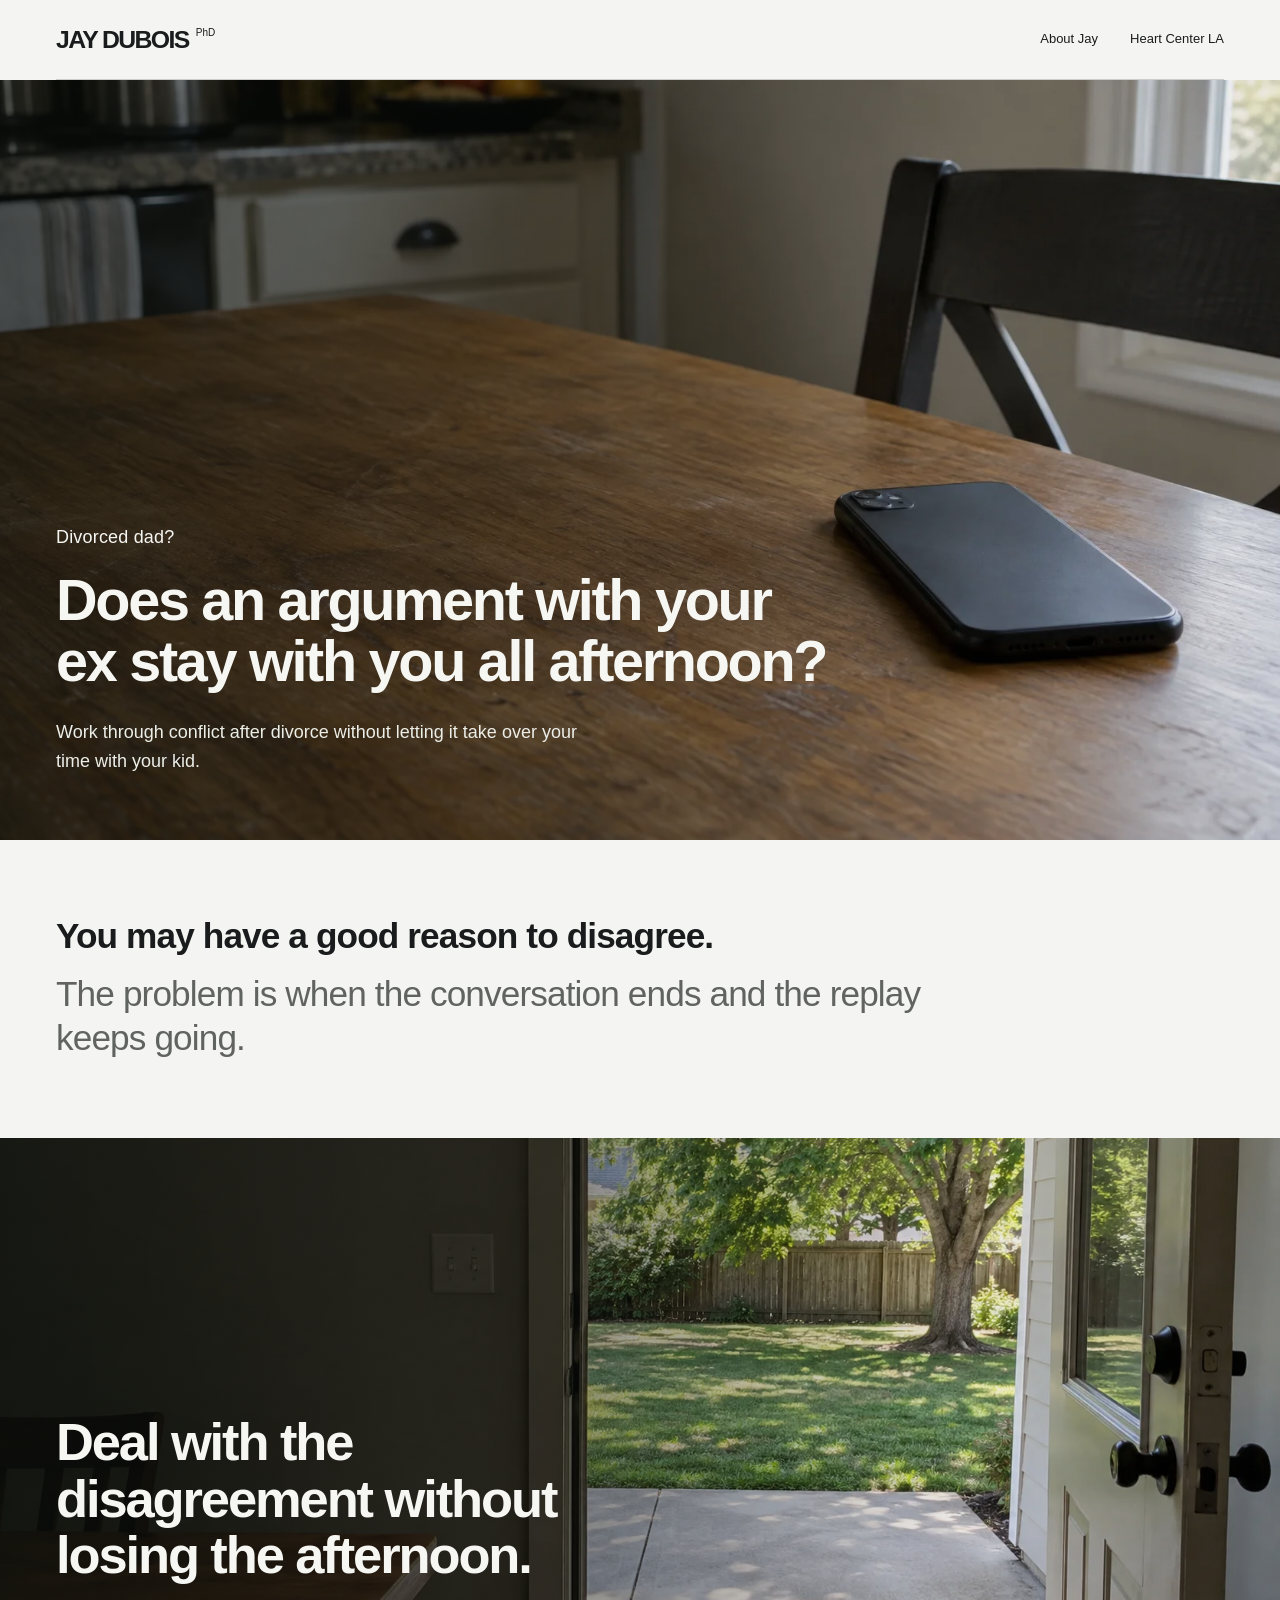
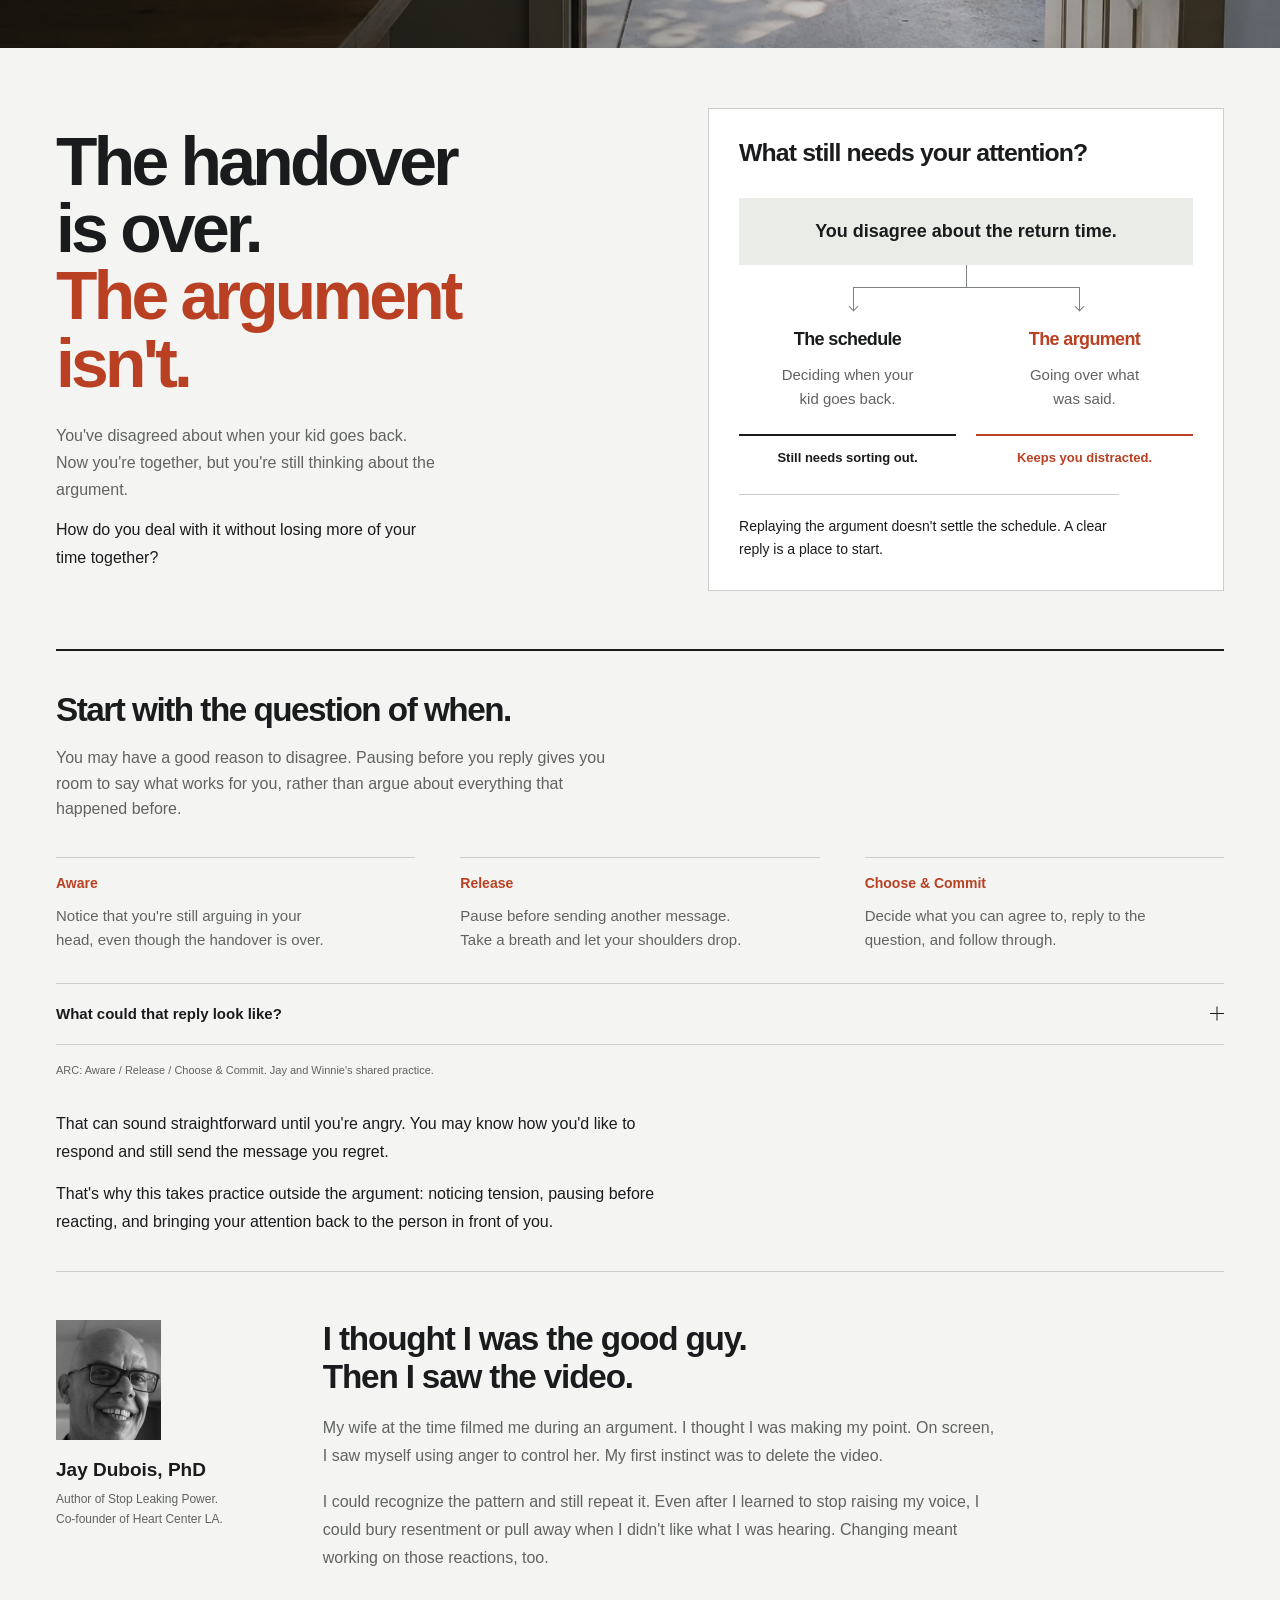
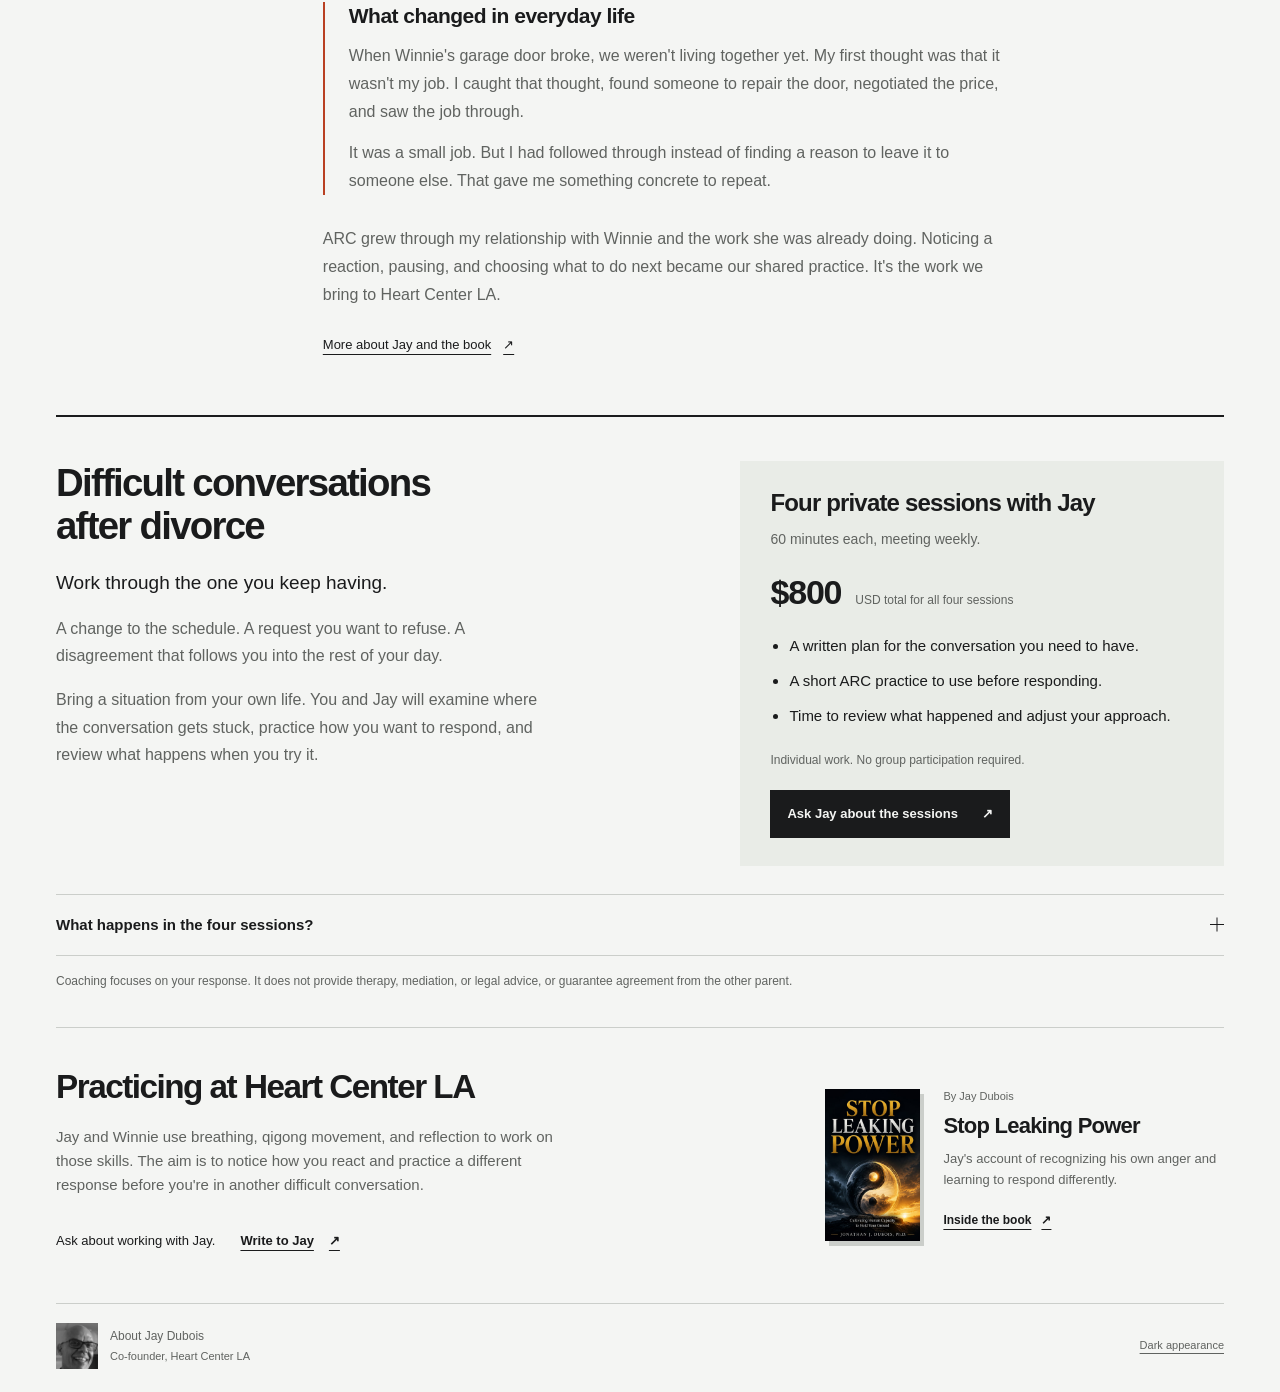
==== commit e555d302: "Remove repeated audience label from handover section" ====
--- a/index.html
+++ b/index.html
@@ -38,7 +38,6 @@
     <div class="wrap">
     <section class="opening" aria-labelledby="headline">
       <div class="opening-copy">
-        <p class="eyebrow">For divorced dads</p>
         <h2 id="headline">The handover<br>is over.<br><span>The argument<br>isn't.</span></h2>
         <p class="intro">You've disagreed about when your kid goes back. Now you're together, but you're still thinking about the argument.</p>
         <p class="intro intro-end">How do you deal with it without losing more of your time together?</p>
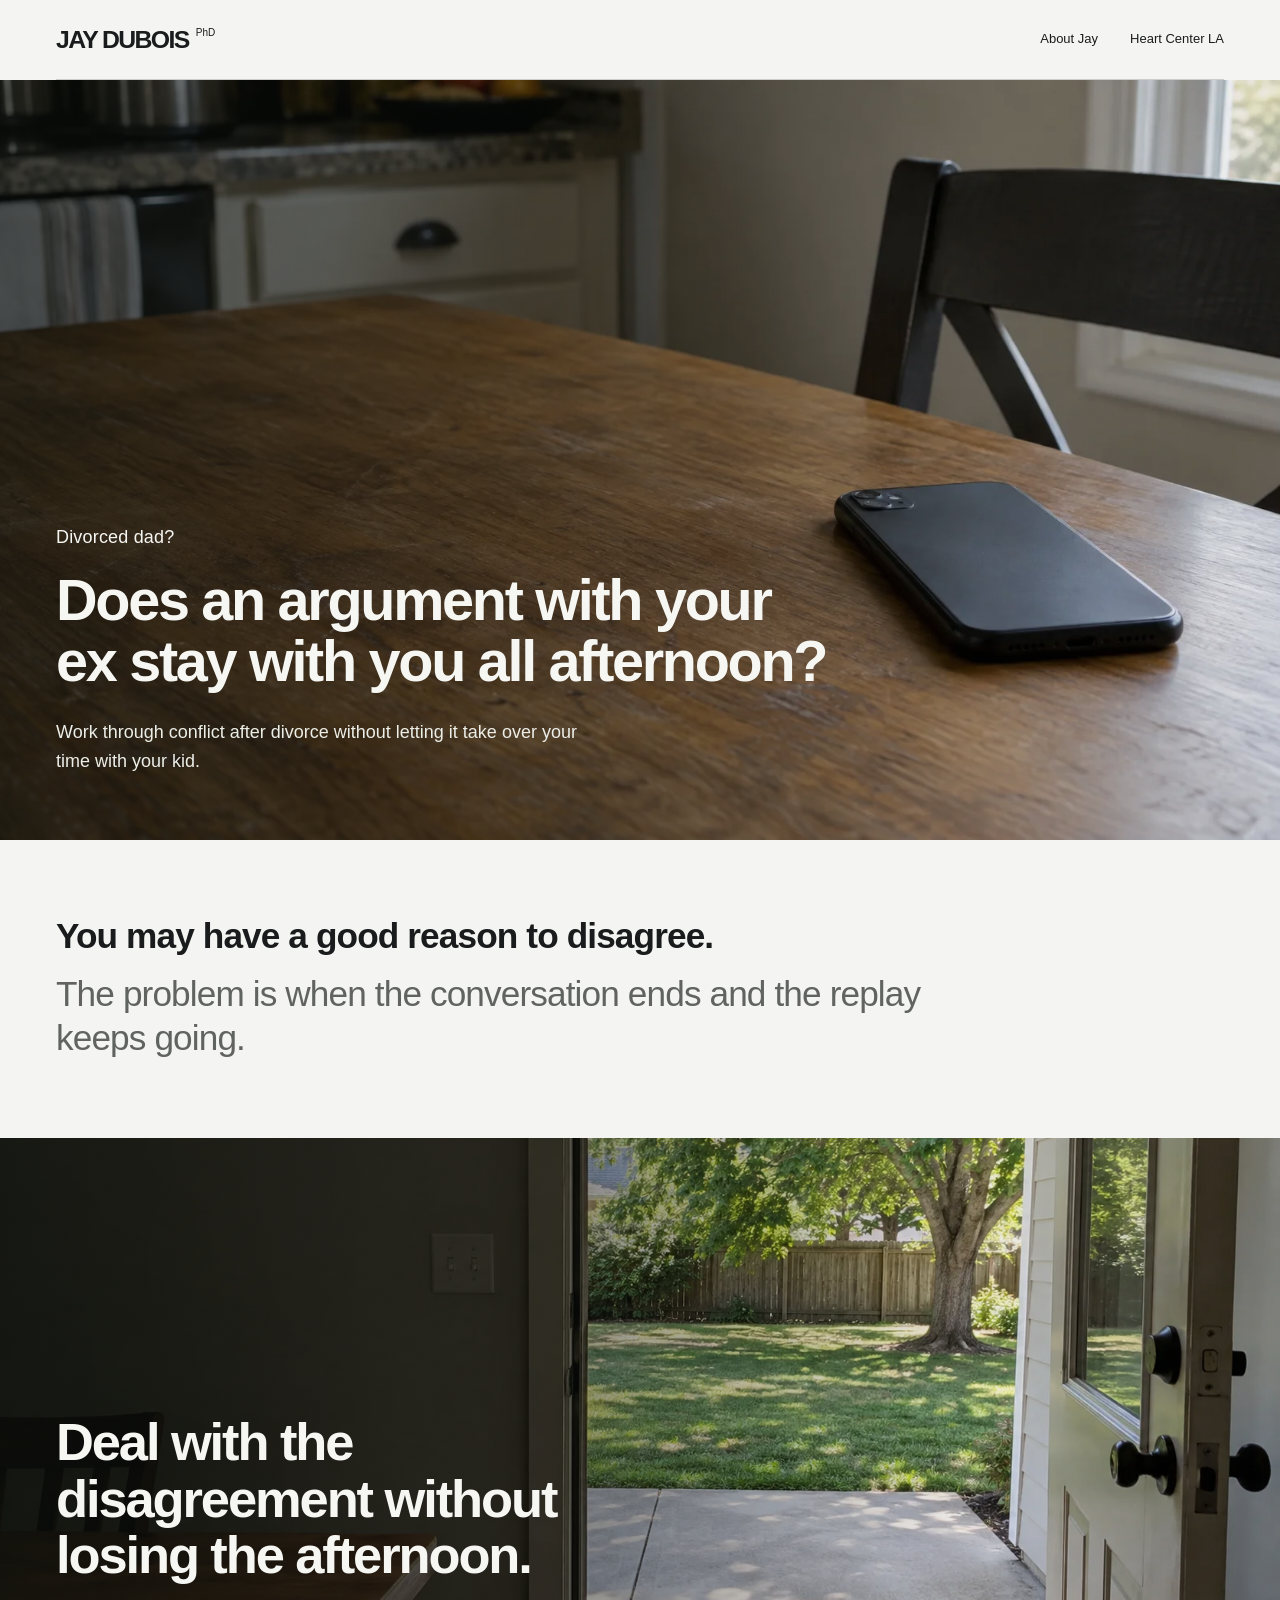
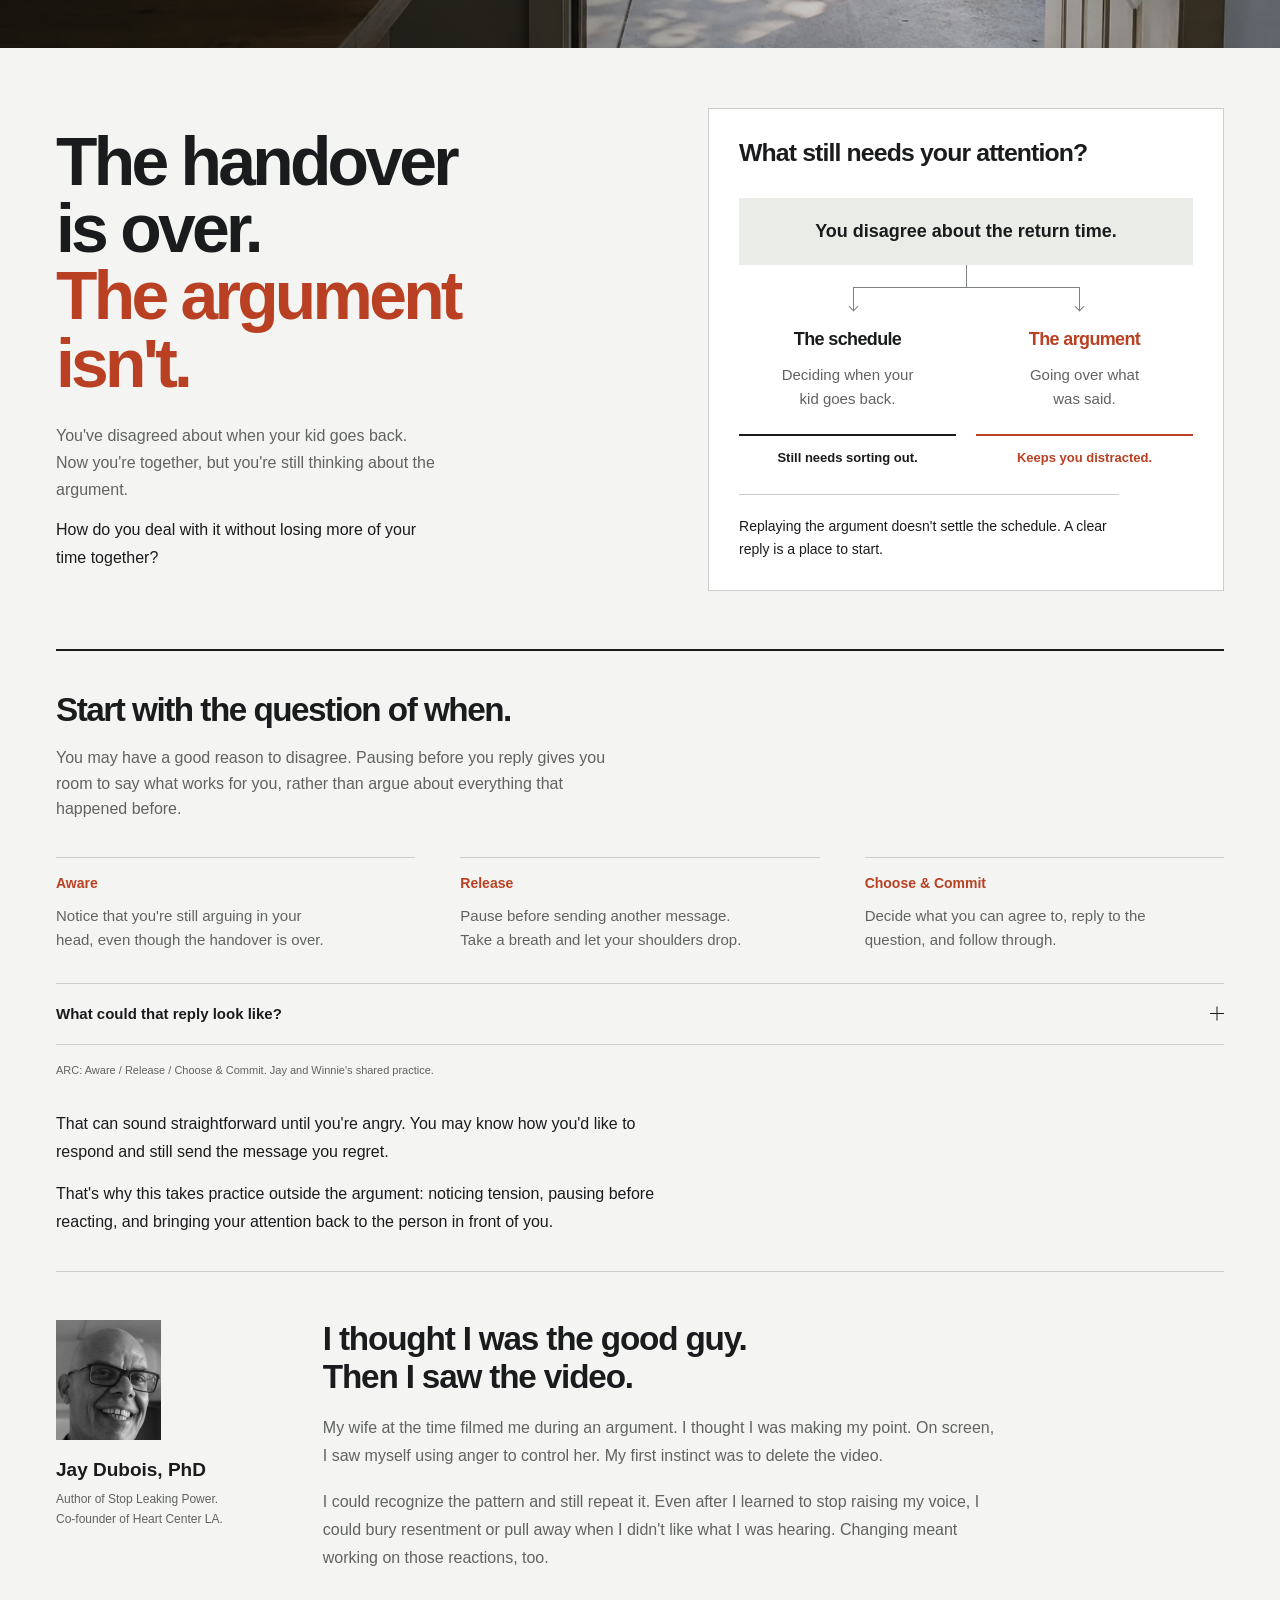
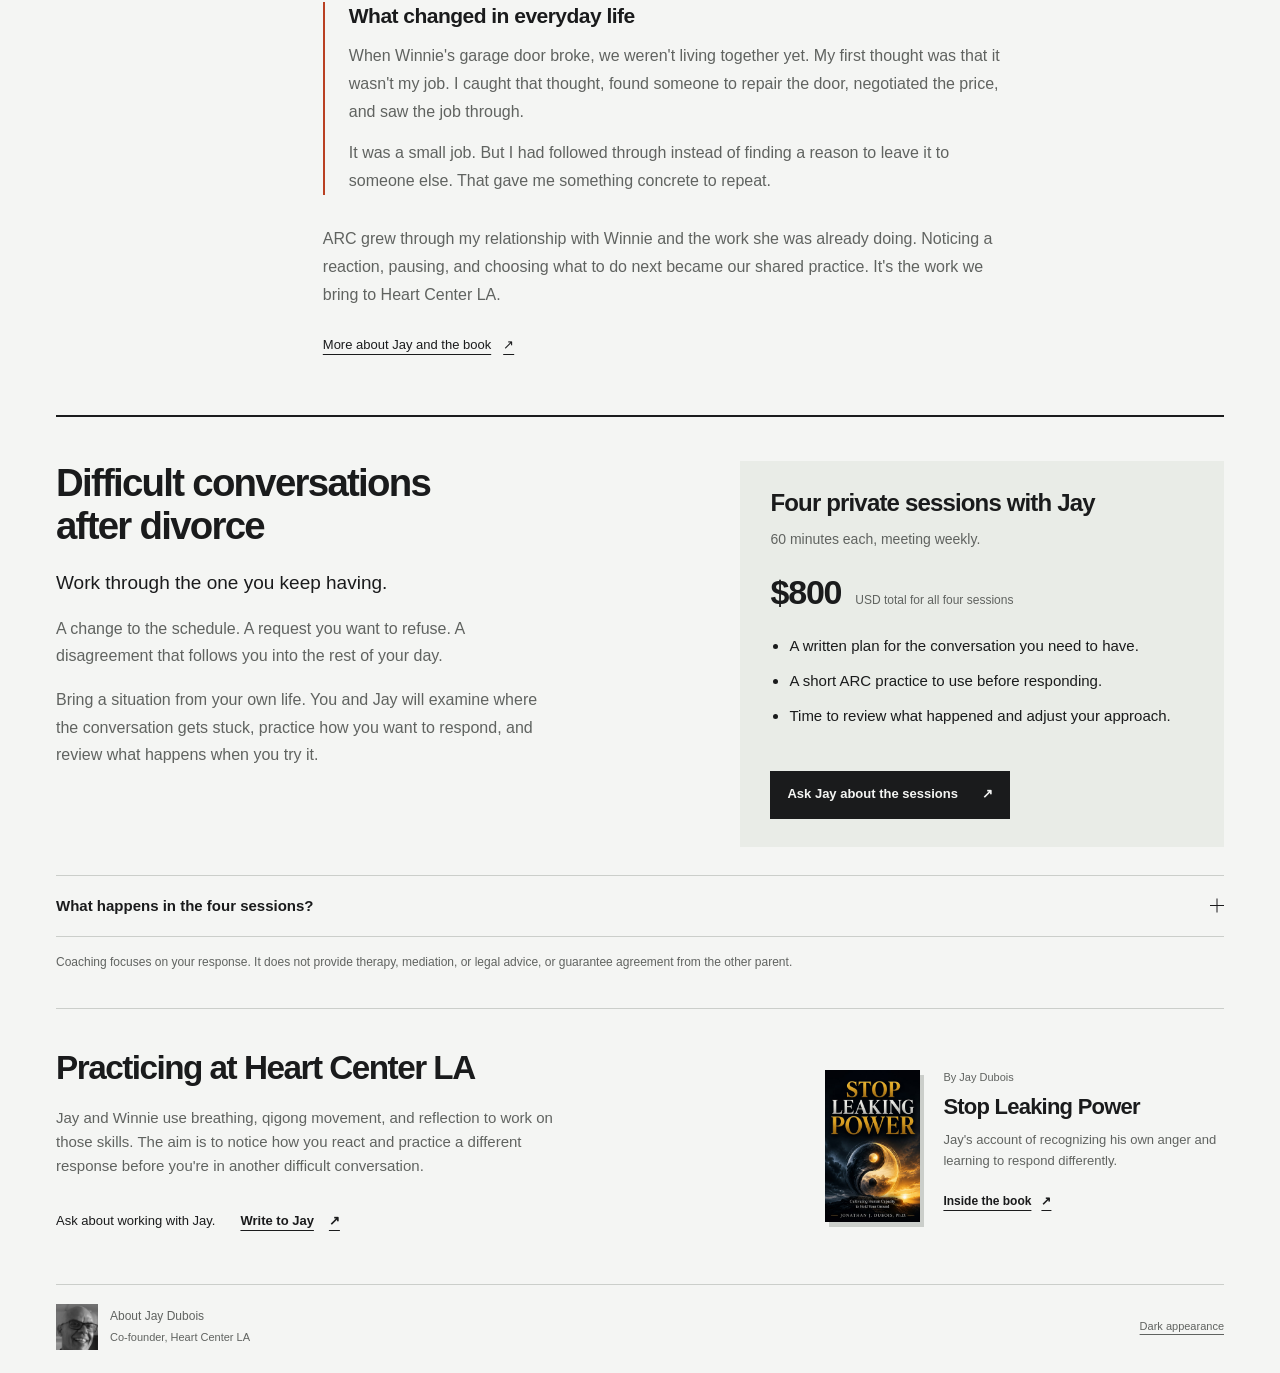
==== commit 4291bff8: "Remove unnecessary group participation reassurance" ====
--- a/index.html
+++ b/index.html
@@ -114,7 +114,6 @@
           <li>A short ARC practice to use before responding.</li>
           <li>Time to review what happened and adjust your approach.</li>
         </ul>
-        <p class="program-participation">Individual work. No group participation required.</p>
         <a class="program-cta" href="mailto:clarity@jayduboisphd.com?subject=Difficult%20conversations%20after%20divorce">Ask Jay about the sessions <span aria-hidden="true">↗</span></a>
       </div>
       <details class="session-outline">
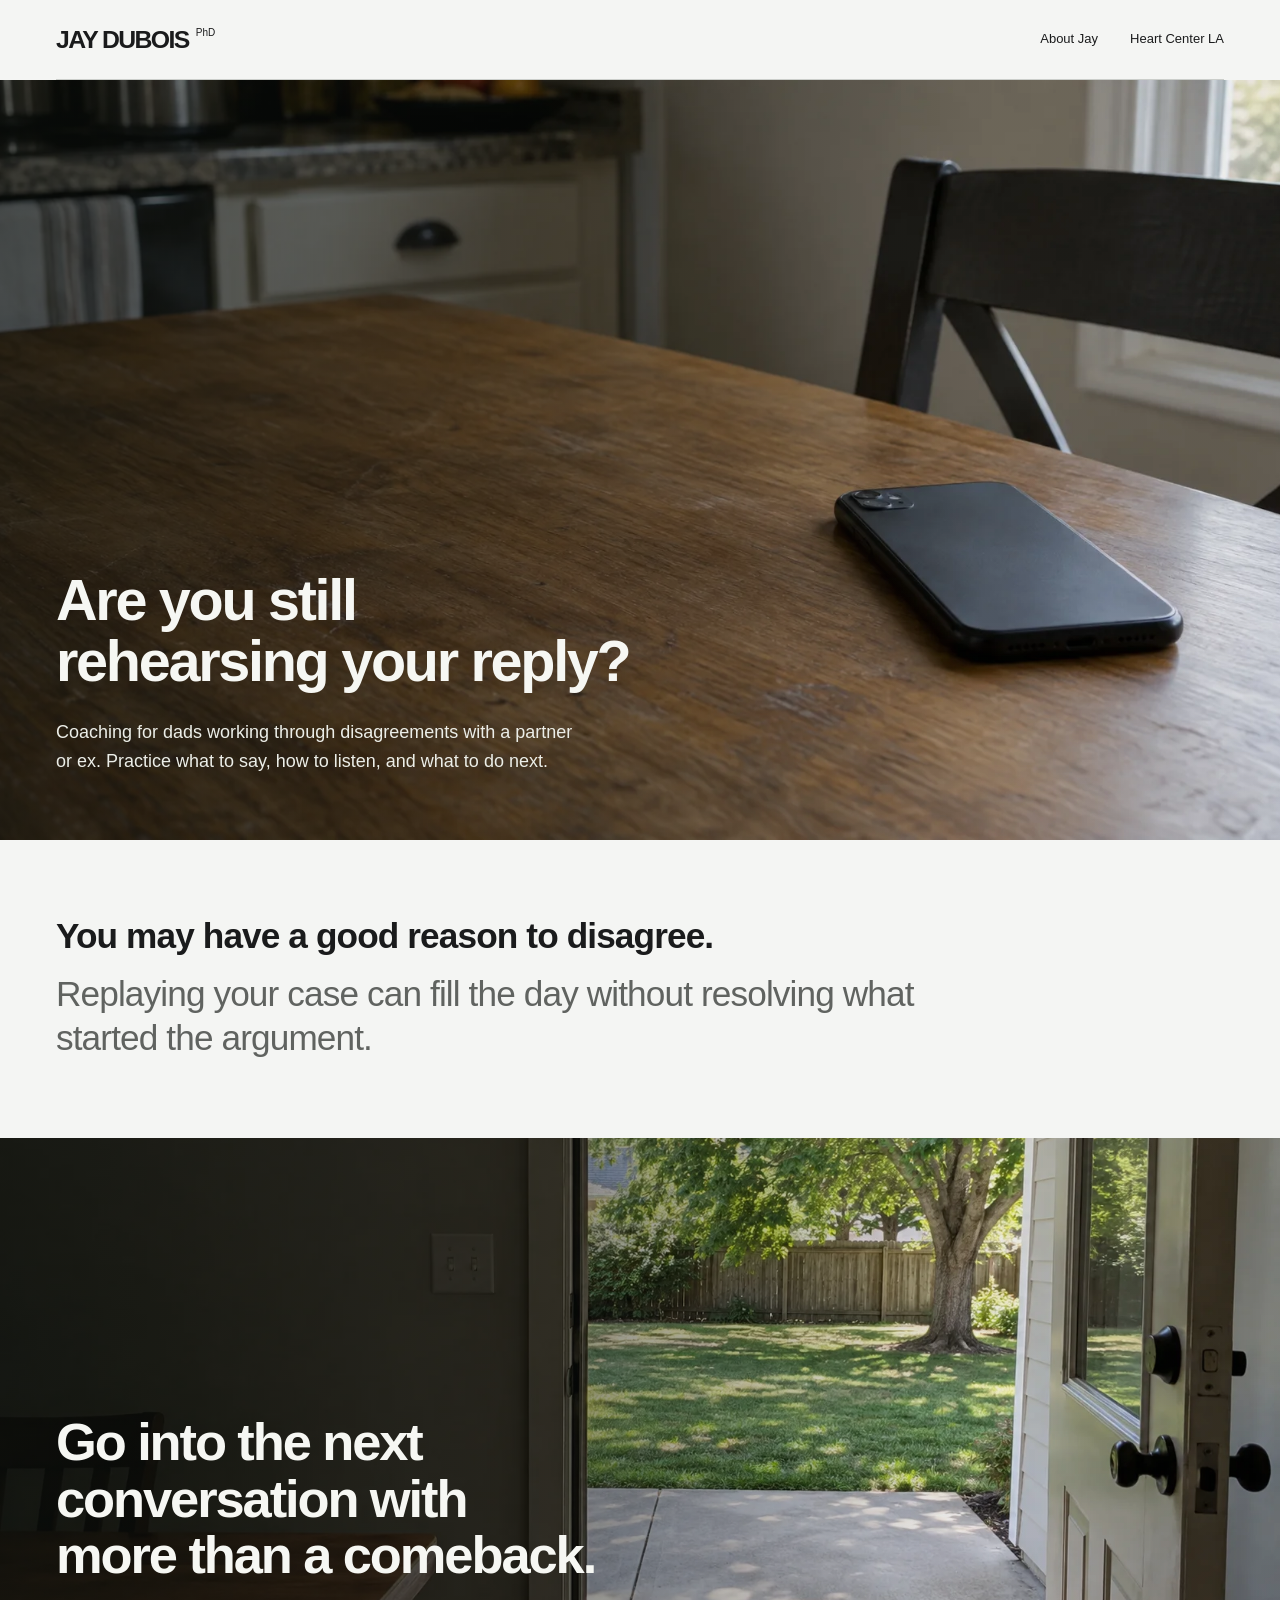
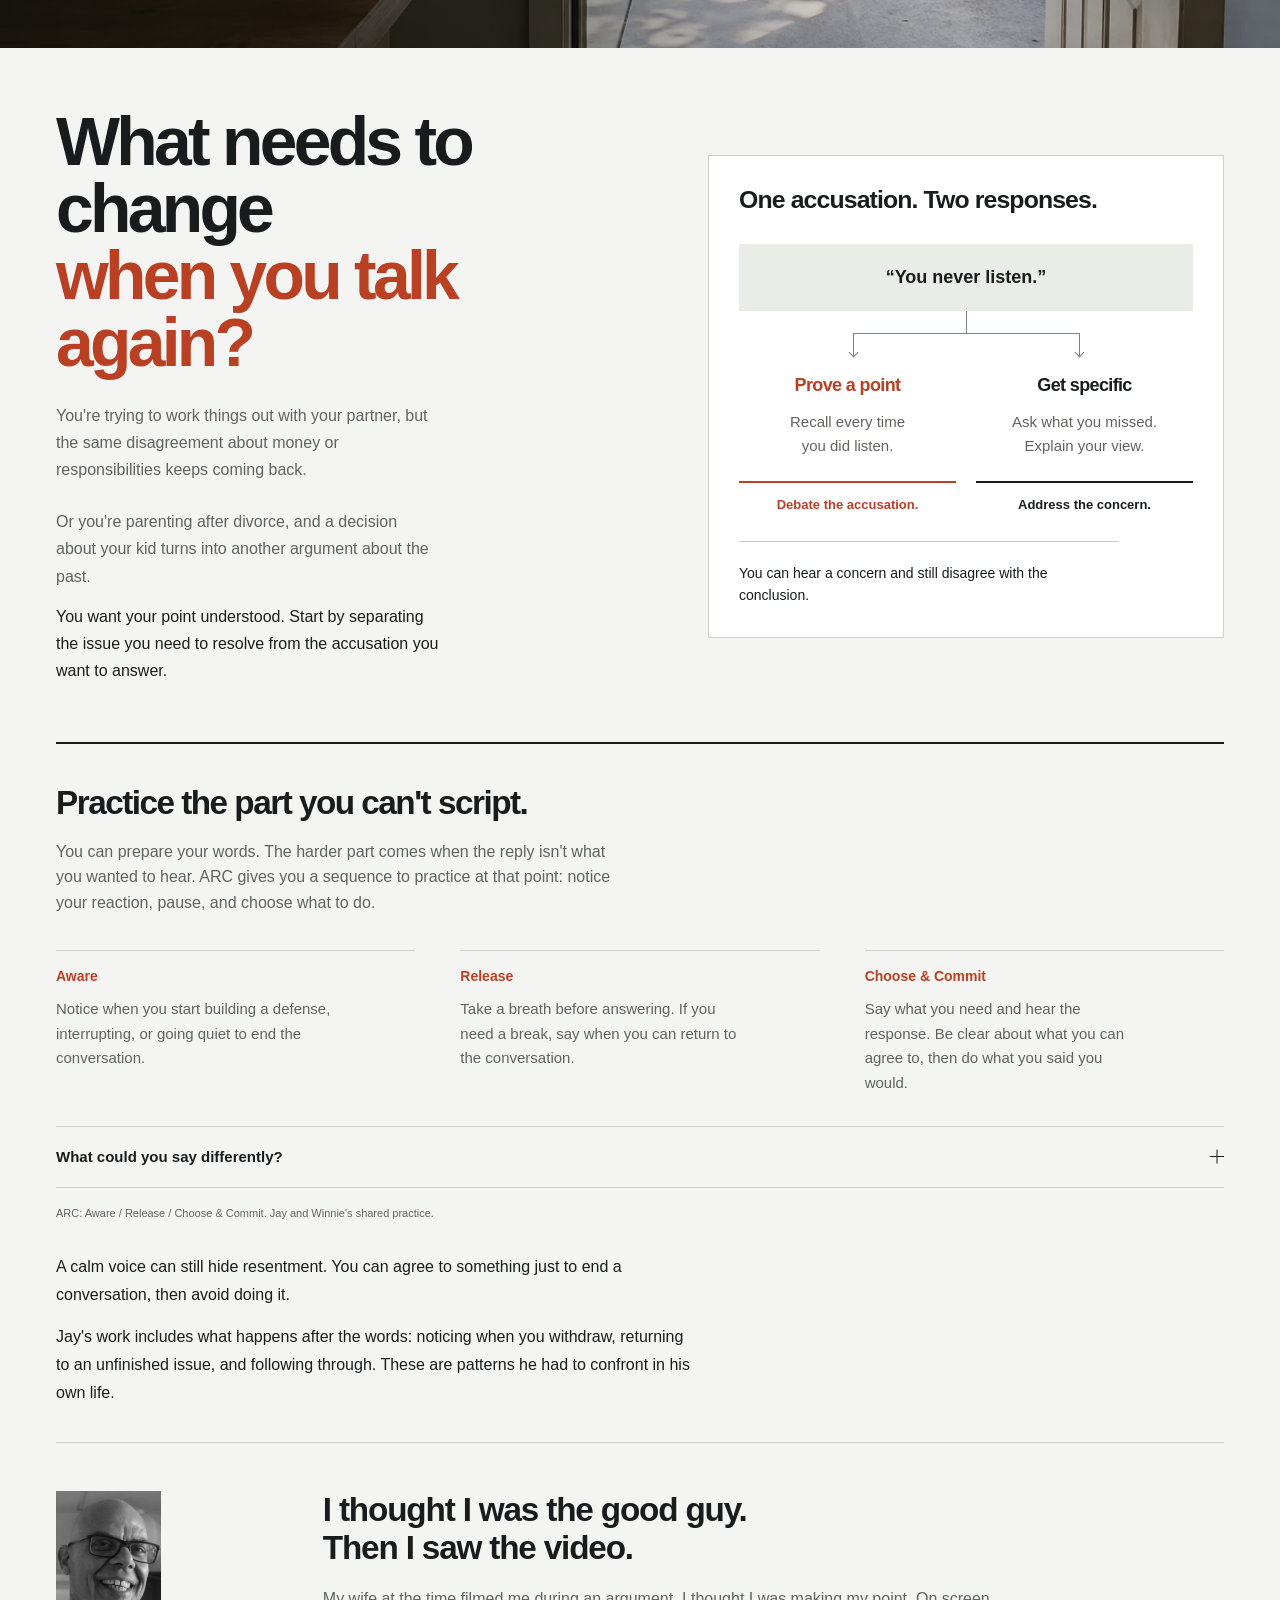
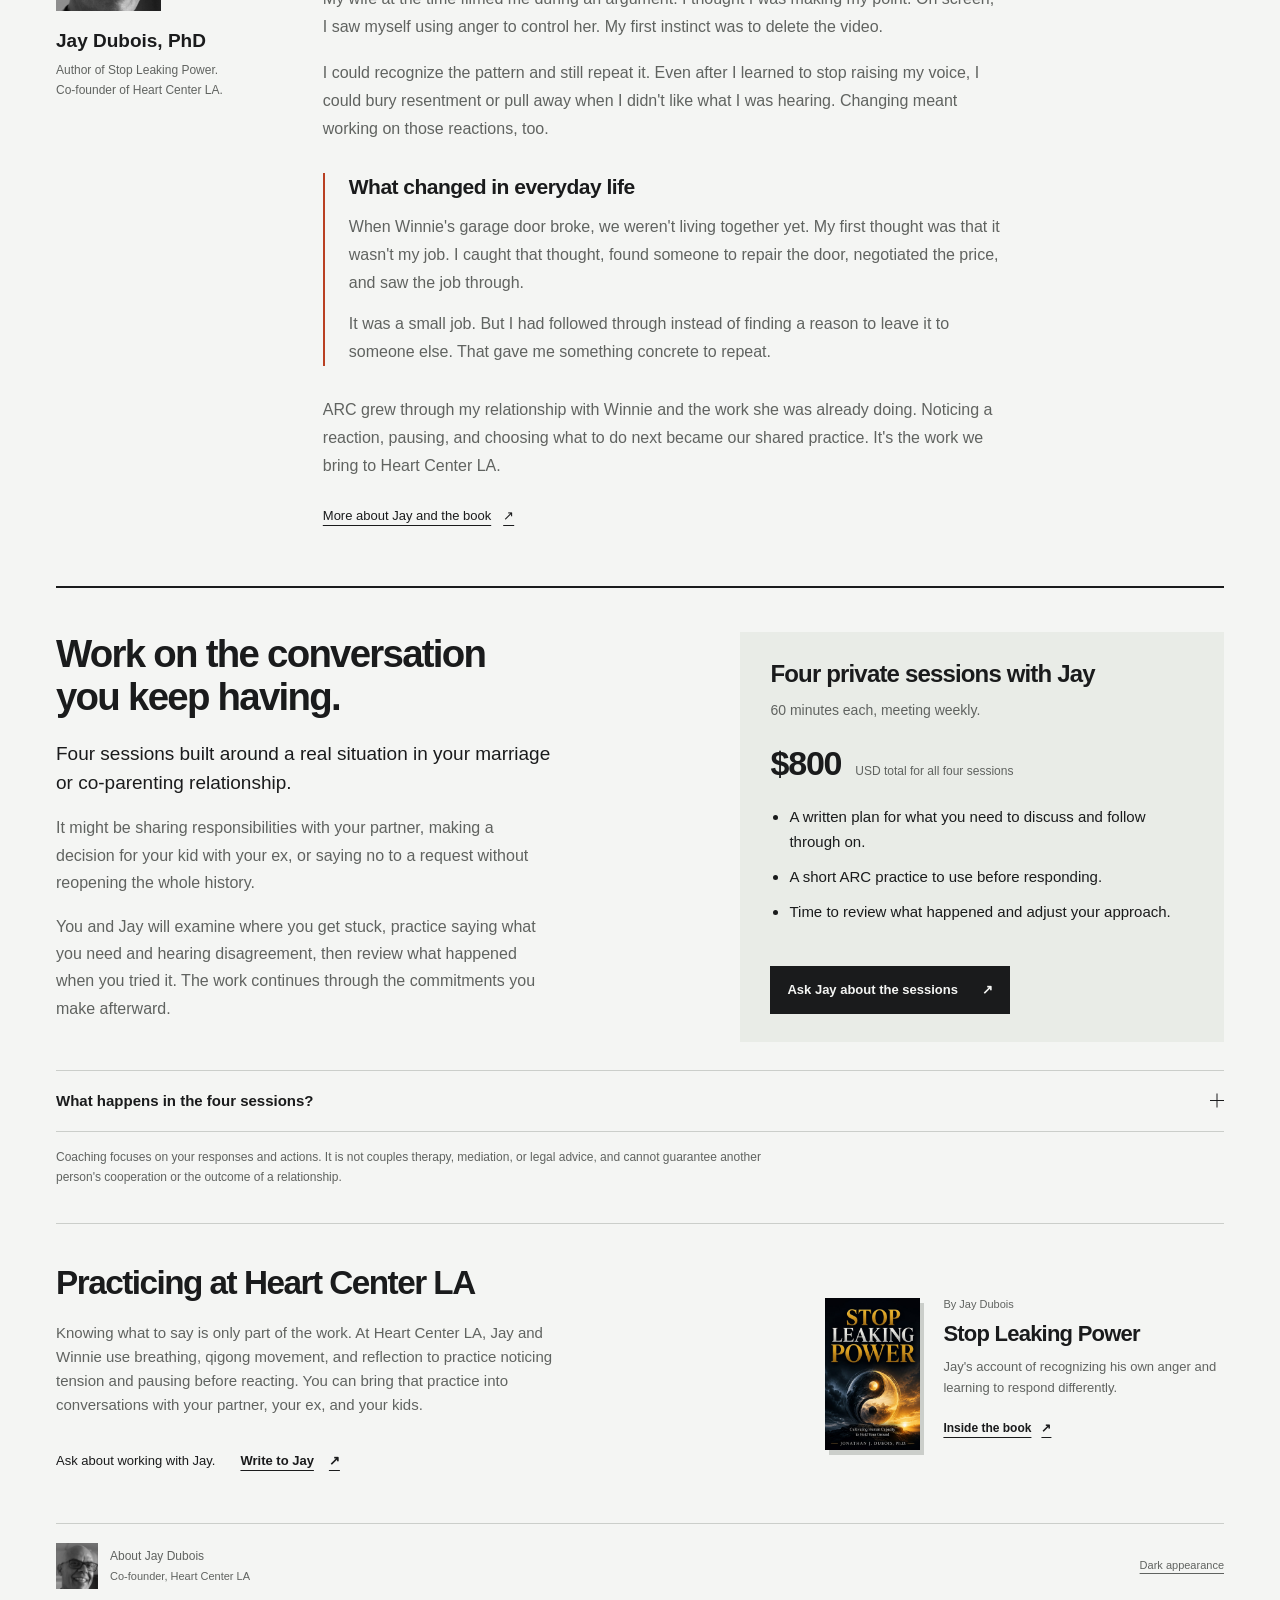
==== commit f29351eb: "Broaden fatherhood coaching copy across the full site" ====
--- a/index.html
+++ b/index.html
@@ -4,8 +4,8 @@
   <meta charset="utf-8">
   <meta name="viewport" content="width=device-width,initial-scale=1">
   <meta name="color-scheme" content="light dark">
-  <meta name="description" content="For divorced dads: deal with the parenting arrangement without letting the argument take over your time with your kid. Jay Dubois and Heart Center LA.">
-  <title>Still in the argument? | Jay Dubois</title>
+  <meta name="description" content="Coaching for dads working through disagreements with a partner or ex. Practice what to say, how to listen, and what to do next with Jay Dubois.">
+  <title>Are you still rehearsing your reply? | Jay Dubois</title>
   <link rel="icon" href="data:image/svg+xml,%3Csvg xmlns='http://www.w3.org/2000/svg' viewBox='0 0 40 40'%3E%3Crect width='40' height='40' fill='%231a1b1c'/%3E%3Ctext x='20' y='28' fill='white' font-family='Arial' font-size='24' font-weight='bold' text-anchor='middle'%3EJ%3C/text%3E%3C/svg%3E">
   <link rel="stylesheet" href="styles.css">
   <script src="page.js" defer></script>
@@ -21,61 +21,60 @@
       <section class="intro-photo intro-question" aria-labelledby="intro-title">
         <img src="assets/intro-phone-v1.webp" srcset="assets/intro-phone-v1-960.webp 960w, assets/intro-phone-v1.webp 1672w" sizes="100vw" width="1672" height="941" alt="A phone lying face down on a kitchen table in afternoon light." fetchpriority="high">
         <div class="photo-copy wrap">
-          <p class="intro-audience">Divorced dad?</p>
-          <h1 id="intro-title">Does an argument with your ex stay with you all afternoon?</h1>
-          <p class="intro-support">Work through conflict after divorce without letting it take over your time with your kid.</p>
+          <h1 id="intro-title">Are you still rehearsing your reply?</h1>
+          <p class="intro-support">Coaching for dads working through disagreements with a partner or ex. Practice what to say, how to listen, and what to do next.</p>
         </div>
       </section>
       <div class="intro-statement wrap">
         <p>You may have a good reason to disagree.</p>
-        <p>The problem is when the conversation ends and the replay keeps going.</p>
+        <p>Replaying your case can fill the day without resolving what started the argument.</p>
       </div>
       <section class="intro-photo intro-resolution" aria-labelledby="intro-resolution-title">
         <img src="assets/intro-afternoon-v1.webp" srcset="assets/intro-afternoon-v1-960.webp 960w, assets/intro-afternoon-v1.webp 1672w" sizes="100vw" width="1672" height="941" alt="An open back door looking out onto a patio and a sunlit yard." loading="lazy" decoding="async">
-        <div class="photo-copy wrap"><h2 id="intro-resolution-title">Deal with the disagreement without losing the afternoon.</h2></div>
+        <div class="photo-copy wrap"><h2 id="intro-resolution-title">Go into the next conversation with more than a comeback.</h2></div>
       </section>
     </div>
     <div class="wrap">
     <section class="opening" aria-labelledby="headline">
       <div class="opening-copy">
-        <h2 id="headline">The handover<br>is over.<br><span>The argument<br>isn't.</span></h2>
-        <p class="intro">You've disagreed about when your kid goes back. Now you're together, but you're still thinking about the argument.</p>
-        <p class="intro intro-end">How do you deal with it without losing more of your time together?</p>
+        <h2 id="headline">What needs to change<br><span>when you talk again?</span></h2>
+        <p class="intro">You're trying to work things out with your partner, but the same disagreement about money or responsibilities keeps coming back.</p>
+        <p class="intro">Or you're parenting after divorce, and a decision about your kid turns into another argument about the past.</p>
+        <p class="intro intro-end">You want your point understood. Start by separating the issue you need to resolve from the accusation you want to answer.</p>
       </div>
       <figure class="analysis" aria-labelledby="analysis-title">
-        <h2 id="analysis-title">What still needs your attention?</h2>
+        <h2 id="analysis-title">One accusation. Two responses.</h2>
         <div class="split-diagram">
-          <div class="event">You disagree about the return time.</div>
+          <div class="event">“You never listen.”</div>
           <div class="branch" aria-hidden="true"><span></span><span></span></div>
           <div class="lanes">
-            <div class="lane"><h3>The schedule</h3><p>Deciding when your<br>kid goes back.</p><span class="lane-end">Still needs sorting out.</span></div>
-            <div class="lane replay"><h3>The argument</h3><p>Going over what<br>was said.</p><span class="lane-end">Keeps you distracted.</span></div>
+            <div class="lane replay"><h3>Prove a point</h3><p>Recall every time<br>you did listen.</p><span class="lane-end">Debate the accusation.</span></div>
+            <div class="lane"><h3>Get specific</h3><p>Ask what you missed.<br>Explain your view.</p><span class="lane-end">Address the concern.</span></div>
           </div>
         </div>
-        <figcaption>Replaying the argument doesn't settle the schedule. A clear reply is a place to start.</figcaption>
+        <figcaption>You can hear a concern and still disagree with the conclusion.</figcaption>
       </figure>
     </section>
 
     <section class="practice" id="practice" aria-labelledby="practice-title">
-      <div class="practice-heading"><h2 id="practice-title">Start with the question of when.</h2></div>
-      <p class="practice-intro">You may have a good reason to disagree. Pausing before you reply gives you room to say what works for you, rather than argue about everything that happened before.</p>
+      <div class="practice-heading"><h2 id="practice-title">Practice the part you can't script.</h2></div>
+      <p class="practice-intro">You can prepare your words. The harder part comes when the reply isn't what you wanted to hear. ARC gives you a sequence to practice at that point: notice your reaction, pause, and choose what to do.</p>
       <ol class="arc-steps" aria-label="ARC practice">
-        <li><h3 class="stage">Aware</h3><p>Notice that you're still arguing in your head, even though the handover is over.</p></li>
-        <li><h3 class="stage">Release</h3><p>Pause before sending another message. Take a breath and let your shoulders drop.</p></li>
-        <li><h3 class="stage">Choose &amp; Commit</h3><p>Decide what you can agree to, reply to the question, and follow through.</p></li>
+        <li><h3 class="stage">Aware</h3><p>Notice when you start building a defense, interrupting, or going quiet to end the conversation.</p></li>
+        <li><h3 class="stage">Release</h3><p>Take a breath before answering. If you need a break, say when you can return to the conversation.</p></li>
+        <li><h3 class="stage">Choose &amp; Commit</h3><p>Say what you need and hear the response. Be clear about what you can agree to, then do what you said you would.</p></li>
       </ol>
       <details class="reply-example">
-        <summary>What could that reply look like?<span class="disclosure-mark" aria-hidden="true"></span></summary>
+        <summary>What could you say differently?<span class="disclosure-mark" aria-hidden="true"></span></summary>
         <div class="reply-content">
-          <p class="request">“Can you bring her back an hour earlier on Sunday?”</p>
-          <div class="replies"><div><h3>Reopening the argument</h3><p>“You always do this. My time never counts.”</p></div><div><h3>Stating what works for you</h3><p>“I can do 5, not 4. Does that work?”</p></div></div>
-          <p class="reply-close">You haven't agreed to the earlier time. You've made your position clear. The other parent may still disagree, but your reply stays on the question of when.</p>
+          <div class="replies"><div><h3>With your partner</h3><p>“I'm stretched thin in the evenings. Can we work out dinner and bedtime together? I'll take dinner tonight.”</p></div><div><h3>With your ex</h3><p>“I want us to decide on activities before either of us signs him up. Can we look at the cost and the days first?”</p></div></div>
+          <p class="reply-close">Both replies put a specific need on the table. What happens next matters too: hearing the answer, holding a boundary where needed, and keeping any agreement you make.</p>
         </div>
       </details>
       <p class="method-credit">ARC: Aware / Release / Choose &amp; Commit. Jay and Winnie's shared practice.</p>
       <div class="practice-bridge">
-        <p>That can sound straightforward until you're angry. You may know how you'd like to respond and still send the message you regret.</p>
-        <p>That's why this takes practice outside the argument: noticing tension, pausing before reacting, and bringing your attention back to the person in front of you.</p>
+        <p>A calm voice can still hide resentment. You can agree to something just to end a conversation, then avoid doing it.</p>
+        <p>Jay's work includes what happens after the words: noticing when you withdraw, returning to an unfinished issue, and following through. These are patterns he had to confront in his own life.</p>
       </div>
     </section>
 
@@ -100,36 +99,36 @@
 
     <div class="program-offer" id="sessions" role="region" aria-labelledby="sessions-title">
       <div class="program-copy">
-        <h2 id="sessions-title">Difficult conversations<br>after divorce</h2>
-        <p class="program-lead">Work through the one you keep having.</p>
-        <p>A change to the schedule. A request you want to refuse. A disagreement that follows you into the rest of your day.</p>
-        <p>Bring a situation from your own life. You and Jay will examine where the conversation gets stuck, practice how you want to respond, and review what happens when you try it.</p>
+        <h2 id="sessions-title">Work on the conversation<br>you keep having.</h2>
+        <p class="program-lead">Four sessions built around a real situation in your marriage or co-parenting relationship.</p>
+        <p>It might be sharing responsibilities with your partner, making a decision for your kid with your ex, or saying no to a request without reopening the whole history.</p>
+        <p>You and Jay will examine where you get stuck, practice saying what you need and hearing disagreement, then review what happened when you tried it. The work continues through the commitments you make afterward.</p>
       </div>
       <div class="program-inclusions">
         <h3>Four private sessions with Jay</h3>
         <p class="program-format">60 minutes each, meeting weekly.</p>
         <p class="program-price"><strong>$800</strong><span>USD total for all four sessions</span></p>
         <ul>
-          <li>A written plan for the conversation you need to have.</li>
+          <li>A written plan for what you need to discuss and follow through on.</li>
           <li>A short ARC practice to use before responding.</li>
           <li>Time to review what happened and adjust your approach.</li>
         </ul>
-        <a class="program-cta" href="mailto:clarity@jayduboisphd.com?subject=Difficult%20conversations%20after%20divorce">Ask Jay about the sessions <span aria-hidden="true">↗</span></a>
+        <a class="program-cta" href="mailto:clarity@jayduboisphd.com?subject=Coaching%20for%20dads">Ask Jay about the sessions <span aria-hidden="true">↗</span></a>
       </div>
       <details class="session-outline">
         <summary>What happens in the four sessions?<span class="disclosure-mark" aria-hidden="true"></span></summary>
         <ol class="session-list">
-          <li><h3>Understand the recurring argument</h3><p>Work through a recent disagreement. Separate what needed resolving from what triggered your reaction. Identify one response to practice.</p></li>
-          <li><h3>Prepare for the next conversation</h3><p>Rehearse saying what you need and hearing disagreement. Use a brief breathing or movement practice before trying again.</p></li>
-          <li><h3>Review what happened</h3><p>Look at where you followed your plan and where you reacted. Adjust your approach. If the conversation hasn't happened, rehearse a realistic scenario.</p></li>
-          <li><h3>Make it repeatable</h3><p>Apply the same process to another situation. Leave with a personal ARC practice and a written plan for continuing on your own.</p></li>
+          <li><h3>Find where you get stuck</h3><p>Bring a recent disagreement. Identify what needed resolving, how you responded, and what remained unfinished. Choose one thing to work on.</p></li>
+          <li><h3>Prepare for the real reply</h3><p>Practice stating your need or boundary, then responding to disagreement. Use a brief breathing or movement practice to pause before answering.</p></li>
+          <li><h3>Review the conversation and the follow-through</h3><p>Look at what you said, what you heard, and what you did afterward. Adjust your approach. If the conversation hasn't happened, rehearse the situation with Jay.</p></li>
+          <li><h3>Keep practicing outside the sessions</h3><p>Apply what you've learned to another situation. Leave with a personal ARC practice and a written plan for your next conversation and commitments.</p></li>
         </ol>
       </details>
-      <p class="program-scope">Coaching focuses on your response. It does not provide therapy, mediation, or legal advice, or guarantee agreement from the other parent.</p>
+      <p class="program-scope">Coaching focuses on your responses and actions. It is not couples therapy, mediation, or legal advice, and cannot guarantee another person's cooperation or the outcome of a relationship.</p>
     </div>
 
     <section class="heart-section" id="heart-center" aria-labelledby="heart-title">
-      <div><h2 id="heart-title">Practicing at Heart Center LA</h2><p class="heart-copy">Jay and Winnie use breathing, qigong movement, and reflection to work on those skills. The aim is to notice how you react and practice a different response before you're in another difficult conversation.</p><div class="contact-line"><p>Ask about working with Jay.</p><a href="mailto:clarity@jayduboisphd.com">Write to Jay <span aria-hidden="true">↗</span></a></div></div>
+      <div><h2 id="heart-title">Practicing at Heart Center LA</h2><p class="heart-copy">Knowing what to say is only part of the work. At Heart Center LA, Jay and Winnie use breathing, qigong movement, and reflection to practice noticing tension and pausing before reacting. You can bring that practice into conversations with your partner, your ex, and your kids.</p><div class="contact-line"><p>Ask about working with Jay.</p><a href="mailto:clarity@jayduboisphd.com">Write to Jay <span aria-hidden="true">↗</span></a></div></div>
       <aside class="book-note" aria-label="Jay's book"><img src="assets/stop-leaking-power.jpg" width="600" height="960" alt="Stop Leaking Power by Jonathan J. Dubois, PhD" loading="lazy"><div><p>By Jay Dubois</p><h3>Stop Leaking Power</h3><p>Jay's account of recognizing his own anger and learning to respond differently.</p><a href="about.html#book">Inside the book <span aria-hidden="true">↗</span></a></div></aside>
     </section>
     </div>
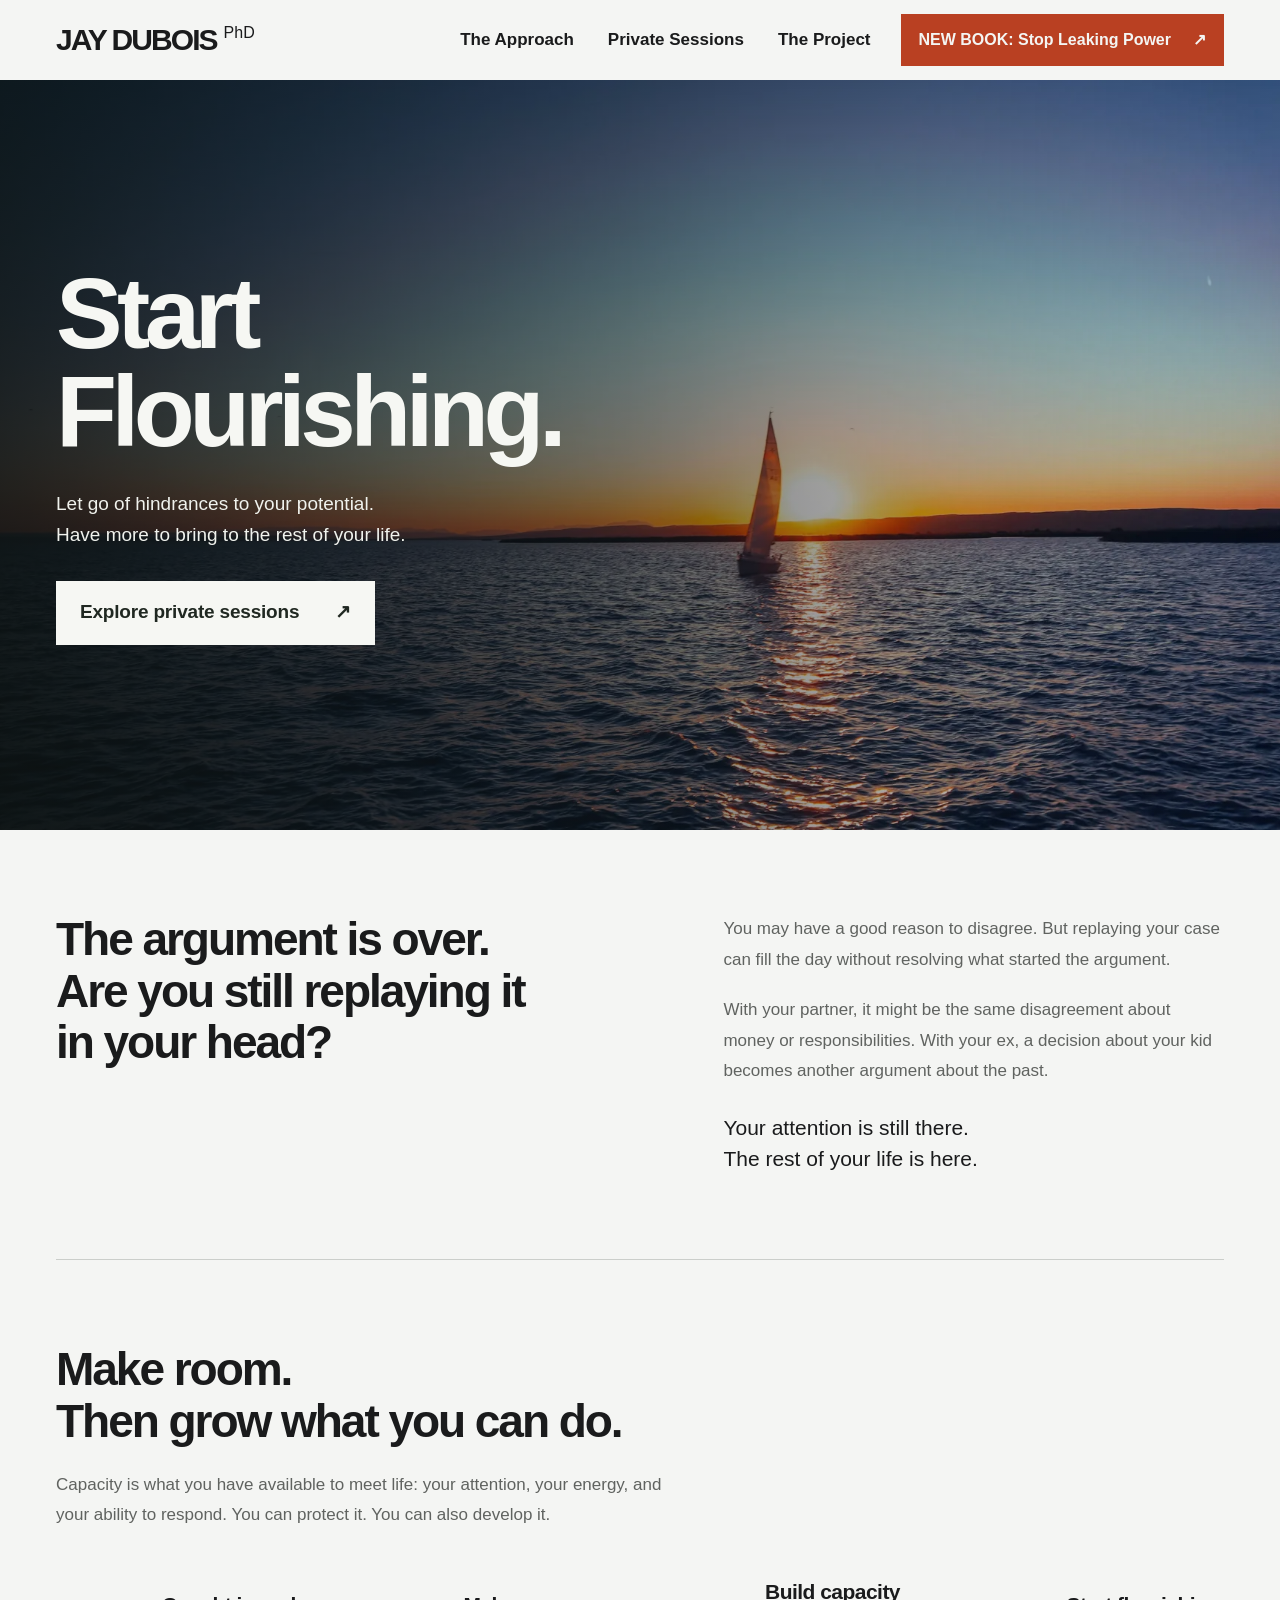
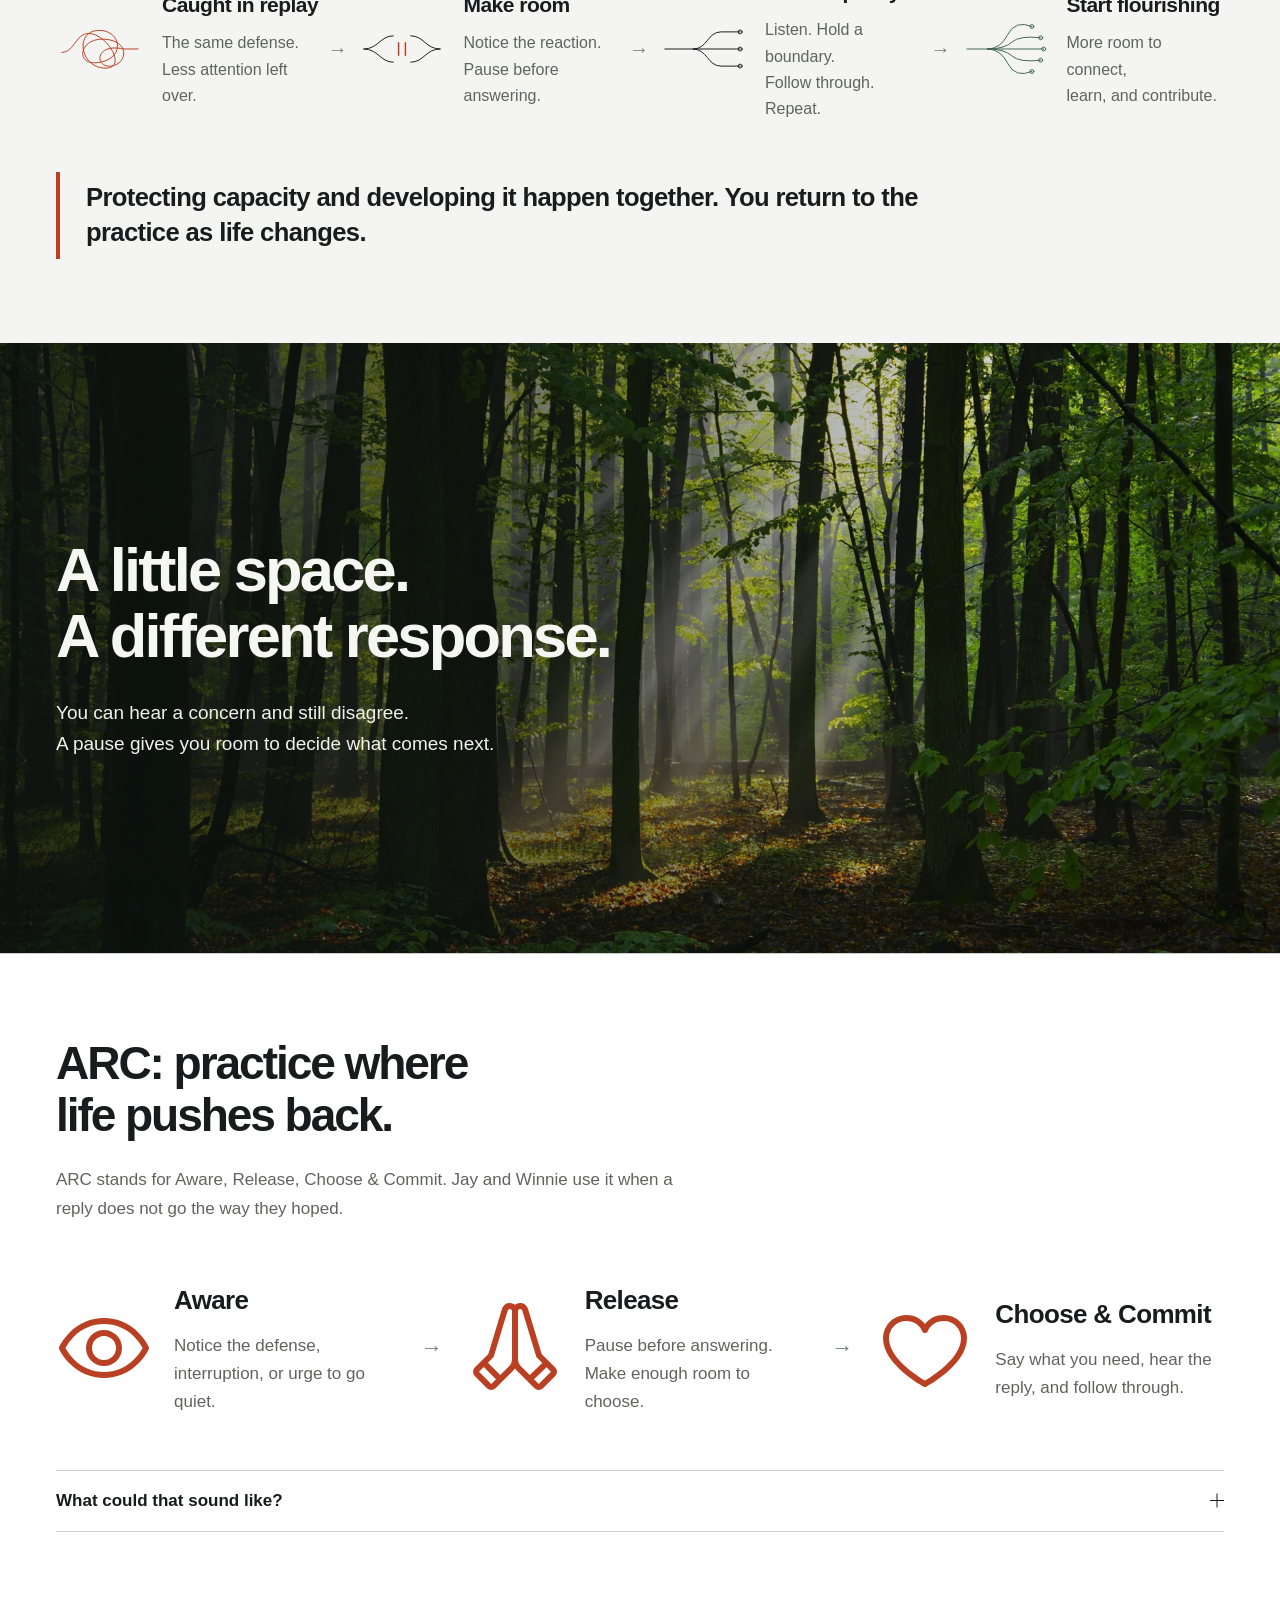
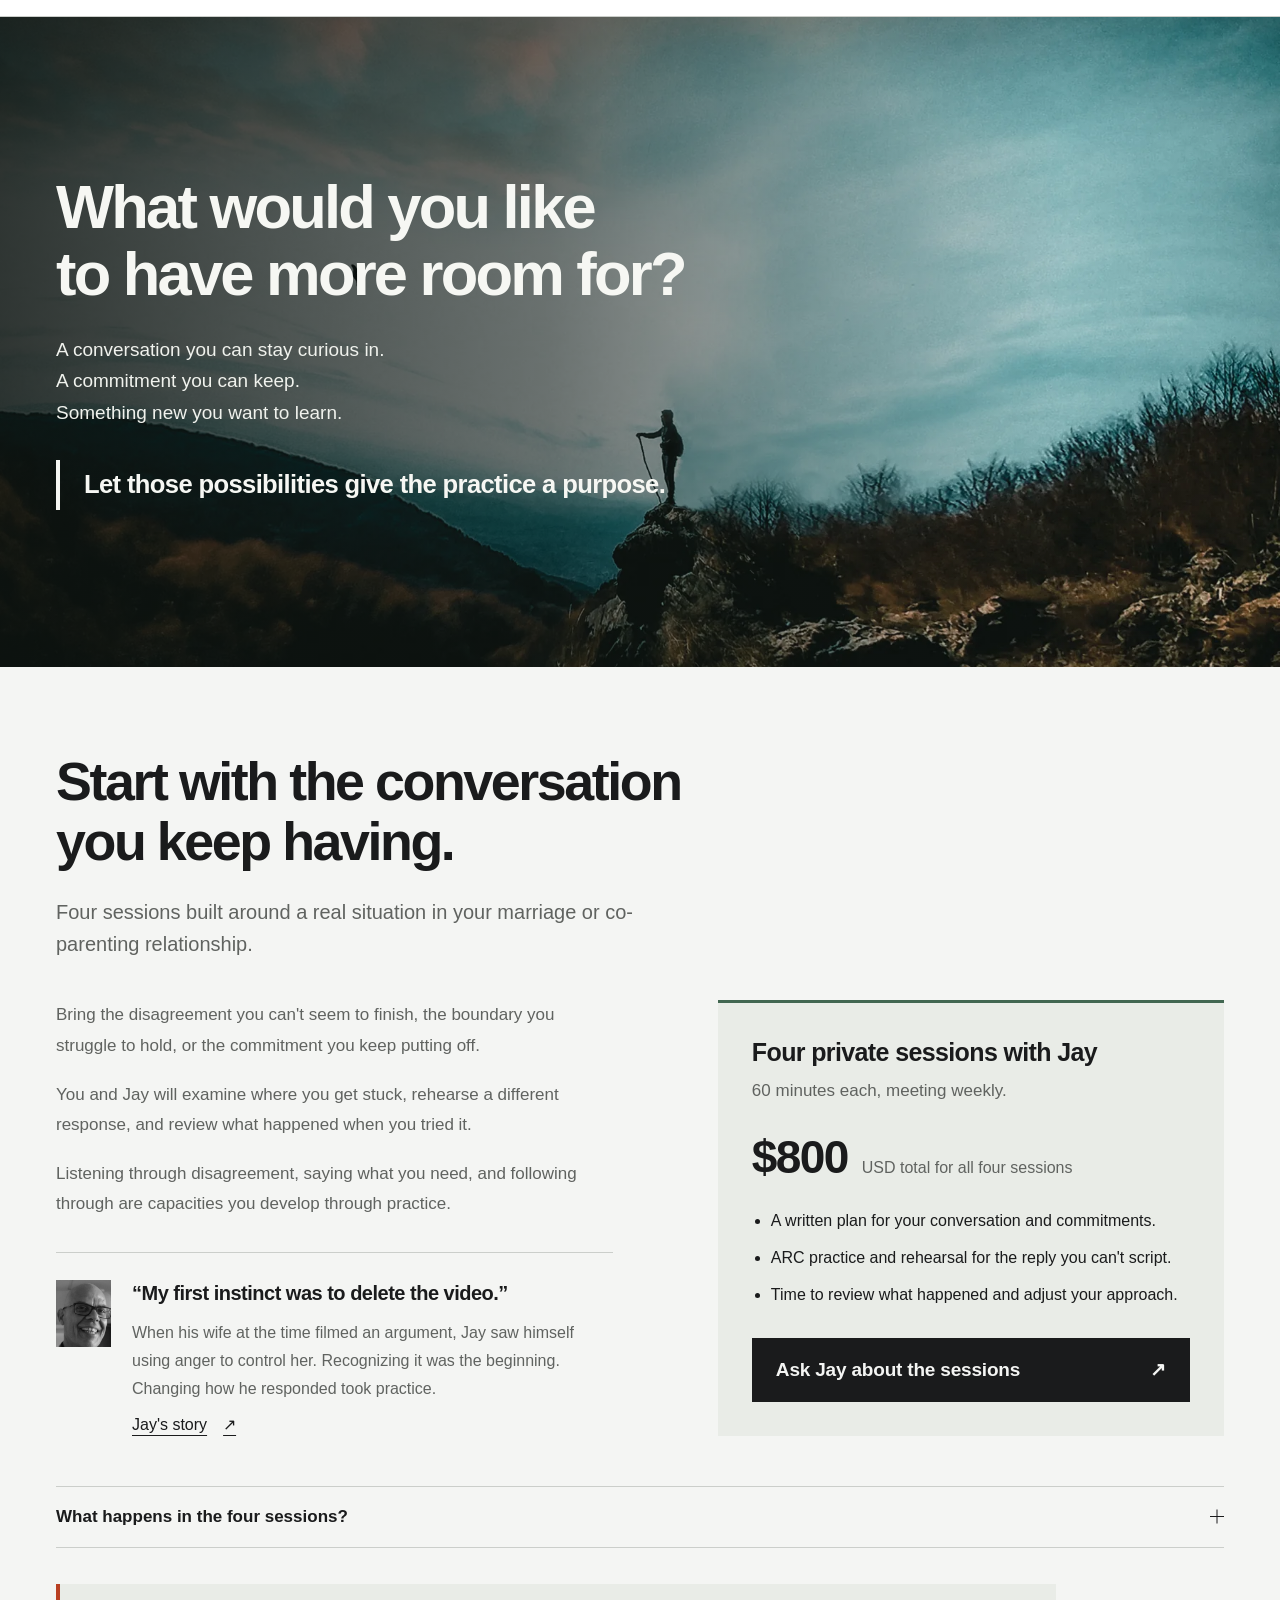
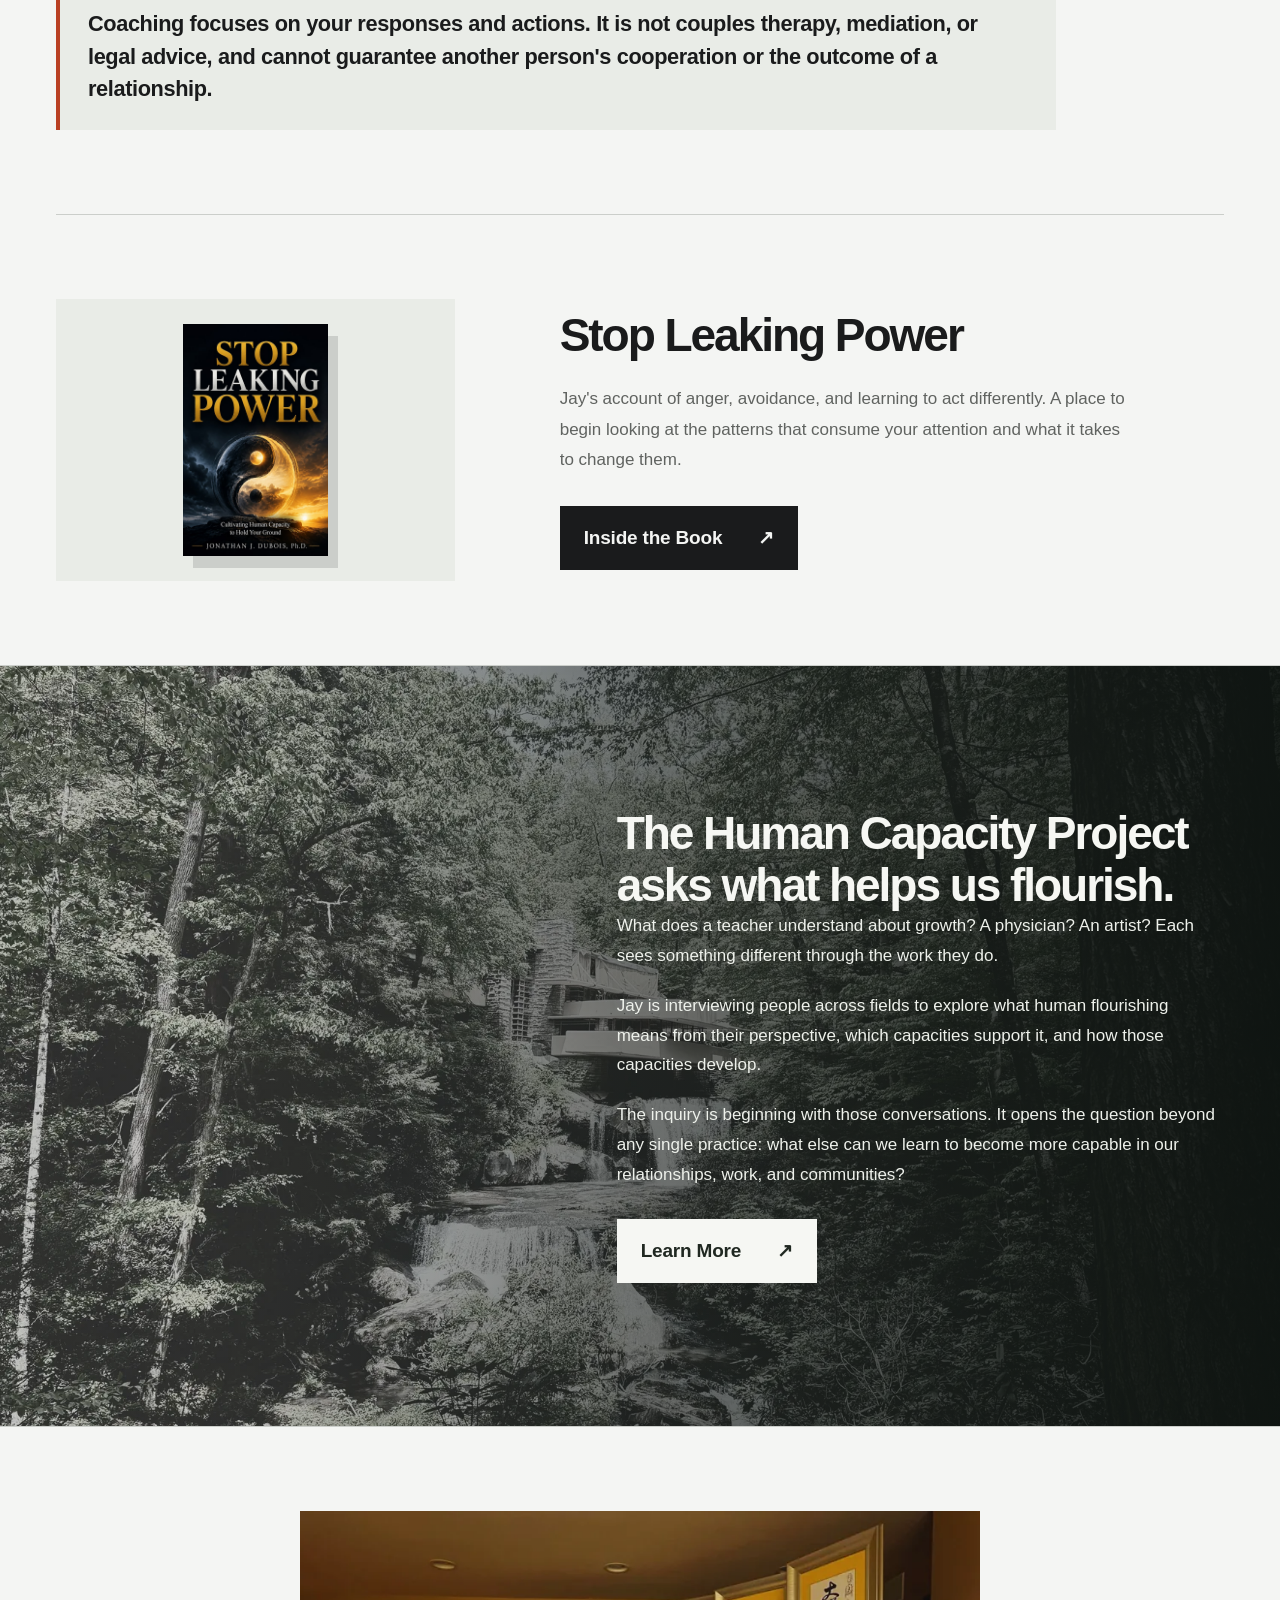
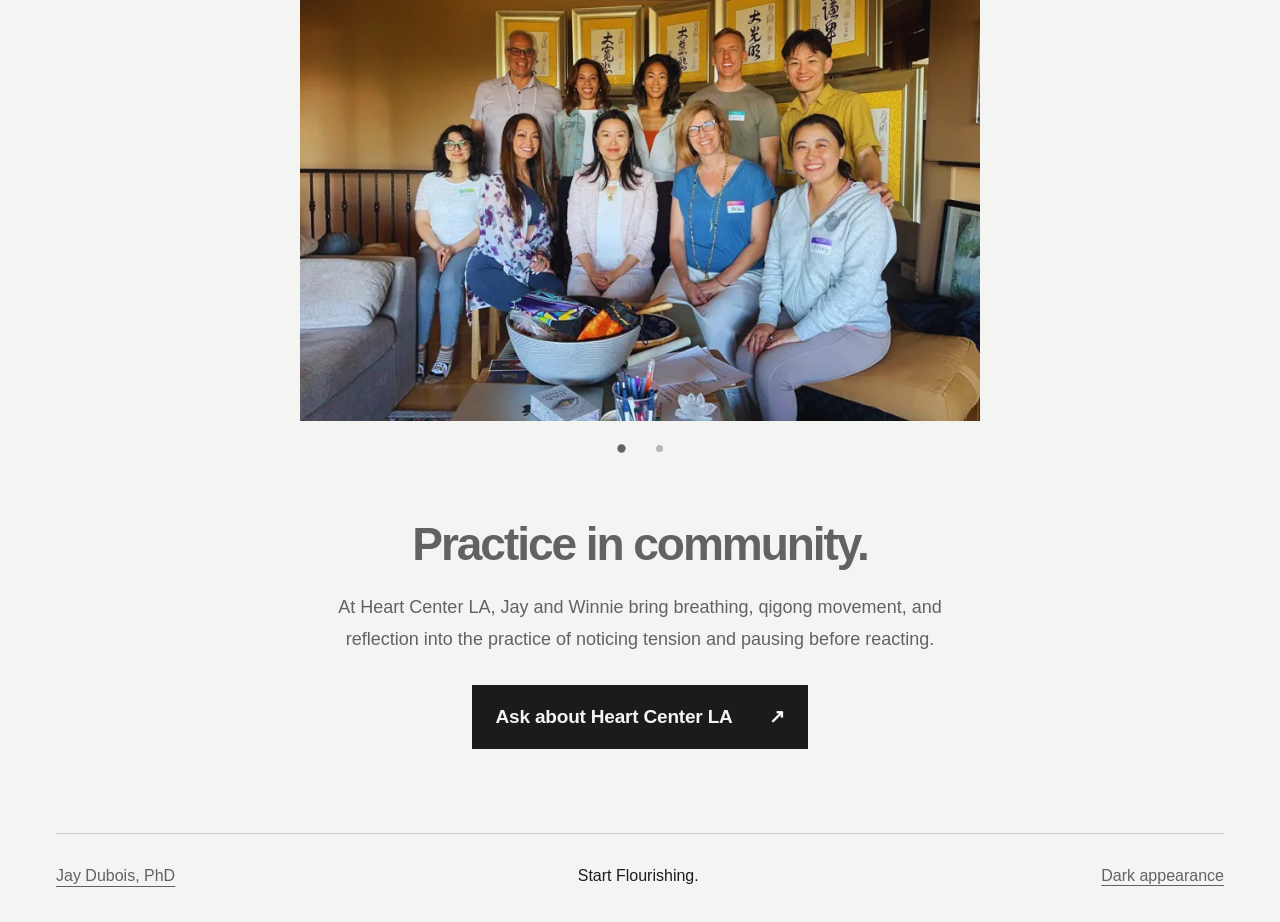
==== commit 7f759b66: "Build Start Flourishing visual homepage" ====
--- a/index.html
+++ b/index.html
@@ -4,135 +4,131 @@
   <meta charset="utf-8">
   <meta name="viewport" content="width=device-width,initial-scale=1">
   <meta name="color-scheme" content="light dark">
-  <meta name="description" content="Coaching for dads working through disagreements with a partner or ex. Practice what to say, how to listen, and what to do next with Jay Dubois.">
-  <title>Are you still rehearsing your reply? | Jay Dubois</title>
-  <link rel="icon" href="data:image/svg+xml,%3Csvg xmlns='http://www.w3.org/2000/svg' viewBox='0 0 40 40'%3E%3Crect width='40' height='40' fill='%231a1b1c'/%3E%3Ctext x='20' y='28' fill='white' font-family='Arial' font-size='24' font-weight='bold' text-anchor='middle'%3EJ%3C/text%3E%3C/svg%3E">
+  <title>Start Flourishing | Jay Dubois</title>
+  <meta name="description" content="For dads working on their marriage or parenting after divorce. Protect your attention, practice a different response, and develop your capacity with Jay Dubois.">
+  <link rel="icon" href="data:image/svg+xml,%3Csvg xmlns='http://www.w3.org/2000/svg' viewBox='0 0 40 40'%3E%3Crect width='40' height='40' fill='%231a1b1c'/%3E%3Ctext x='20' y='28' fill='white' font-family='Arial' font-size='24' text-anchor='middle'%3EJ%3C/text%3E%3C/svg%3E">
   <link rel="stylesheet" href="styles.css">
-  <script src="page.js" defer></script>
+  <link rel="stylesheet" href="journey.css">
+  <script src="page.js?v=heart-center-1" defer></script>
 </head>
-<body>
+<body class="journey-page">
   <a class="skip-link" href="#main">Skip to content</a>
   <header class="site-header wrap">
     <a class="brand" href="index.html">JAY DUBOIS<span>PhD</span></a>
-    <nav aria-label="Main navigation"><a href="about.html">About Jay</a><a href="#heart-center">Heart Center LA</a></nav>
+    <div class="header-actions">
+      <nav aria-label="Main navigation"><a href="#capacity">The Approach</a><a href="#sessions">Private Sessions</a><a href="#human-capacity">The Project</a></nav>
+      <a class="header-book-cta" href="https://jayduboisphd.com/stop-leaking-power">NEW BOOK: Stop Leaking Power <span aria-hidden="true">↗</span></a>
+    </div>
   </header>
   <main id="main">
-    <div class="visual-intro">
-      <section class="intro-photo intro-question" aria-labelledby="intro-title">
-        <img src="assets/intro-phone-v1.webp" srcset="assets/intro-phone-v1-960.webp 960w, assets/intro-phone-v1.webp 1672w" sizes="100vw" width="1672" height="941" alt="A phone lying face down on a kitchen table in afternoon light." fetchpriority="high">
-        <div class="photo-copy wrap">
-          <h1 id="intro-title">Are you still rehearsing your reply?</h1>
-          <p class="intro-support">Coaching for dads working through disagreements with a partner or ex. Practice what to say, how to listen, and what to do next.</p>
+    <section class="picture-chapter journey-hero" aria-labelledby="intro-title">
+      <img src="assets/sailing-hero.webp" srcset="assets/sailing-hero-960.webp 960w, assets/sailing-hero.webp 1800w" sizes="100vw" width="1800" height="1012" alt="A sailboat crossing open water at sunset." fetchpriority="high">
+      <div class="chapter-content wrap">
+        <h1 id="intro-title">Start<br>Flourishing.</h1>
+        <p class="chapter-support">Let go of hindrances to your potential.<br>Have more to bring to the rest of your life.</p>
+        <a class="journey-button action-button action-button-light" href="#sessions">Explore private sessions <span aria-hidden="true">↗</span></a>
+      </div>
+    </section>
+    <section class="recognition wrap section-space" aria-labelledby="recognition-title">
+      <div><h2 id="recognition-title">The argument is over.<br>Are you still replaying it<br>in your head?</h2></div>
+      <div class="reading-copy">
+        <p>You may have a good reason to disagree. But replaying your case can fill the day without resolving what started the argument.</p>
+        <p>With your partner, it might be the same disagreement about money or responsibilities. With your ex, a decision about your kid becomes another argument about the past.</p>
+        <p class="emphasis">Your attention is still there.<br>The rest of your life is here.</p>
+      </div>
+    </section>
+    <section class="capacity-section wrap section-space" id="capacity" aria-labelledby="capacity-title">
+      <div class="section-intro"><h2 id="capacity-title">Make room.<br>Then grow what you can do.</h2><p>Capacity is what you have available to meet life: your attention, your energy, and your ability to respond. You can protect it. You can also develop it.</p></div>
+      <figure class="capacity-map" aria-labelledby="capacity-title" aria-describedby="capacity-caption">
+        <ol class="capacity-path">
+          <li class="capacity-state depleted">
+            <svg viewBox="0 0 180 120" aria-hidden="true"><path d="M12 67C40 67 40 22 74 29S147 102 98 99 39 25 85 22 145 76 91 87 46 36 100 40 145 92 112 95 79 47 139 60L168 60"/></svg>
+            <h3>Caught in replay</h3><p>The same defense.<br>Less attention left over.</p>
+          </li>
+          <li class="capacity-state">
+            <svg viewBox="0 0 180 120" aria-hidden="true"><path d="M12 60C42 60 45 33 72 33M12 60C42 60 45 87 72 87M108 33C135 33 138 60 168 60M108 87C135 87 138 60 168 60"/><path class="diagram-accent" d="M83 47V73M97 47V73"/></svg>
+            <h3>Make room</h3><p>Notice the reaction.<br>Pause before answering.</p>
+          </li>
+          <li class="capacity-state">
+            <svg viewBox="0 0 180 120" aria-hidden="true"><path d="M12 60H70C99 60 99 25 127 25H166M70 60H166M70 60C99 60 99 95 127 95H166"/><circle cx="166" cy="25" r="4"/><circle cx="166" cy="60" r="4"/><circle cx="166" cy="95" r="4"/></svg>
+            <h3>Build capacity</h3><p>Listen. Hold a boundary.<br>Follow through. Repeat.</p>
+          </li>
+          <li class="capacity-state flourishing">
+            <svg viewBox="0 0 180 120" aria-hidden="true"><path d="M12 60H54M54 60Q81 60 96 30T145 14M54 60Q89 60 104 46T163 37M54 60H169M54 60Q89 60 104 74T163 83M54 60Q81 60 96 90T145 106"/><circle cx="145" cy="14" r="4"/><circle cx="163" cy="37" r="4"/><circle cx="169" cy="60" r="4"/><circle cx="163" cy="83" r="4"/><circle cx="145" cy="106" r="4"/></svg>
+            <h3>Start flourishing</h3><p>More room to connect,<br>learn, and contribute.</p>
+          </li>
+        </ol>
+        <figcaption id="capacity-caption" class="section-statement">Protecting capacity and developing it happen together. You return to the practice as life changes.</figcaption>
+      </figure>
+    </section>
+    <section class="picture-chapter room-chapter" aria-labelledby="room-title">
+      <img src="assets/little-space.webp" srcset="assets/little-space-960.webp 960w, assets/little-space.webp 1800w" sizes="100vw" width="1800" height="1012" alt="Sunlight opening through a dense green forest." loading="lazy">
+      <div class="chapter-content wrap"><h2 id="room-title">A little space.<br>A different response.</h2><p class="chapter-support">You can hear a concern and still disagree.<br>A pause gives you room to decide what comes next.</p></div>
+    </section>
+    <section class="arc-section section-space" id="practice" aria-labelledby="practice-title">
+      <div class="wrap">
+        <div class="section-intro"><h2 id="practice-title">ARC: practice where life pushes back.</h2><p>ARC stands for Aware, Release, Choose &amp; Commit. Jay and Winnie use it when a reply does not go the way they hoped.</p></div>
+        <figure class="arc-map" aria-labelledby="practice-title">
+          <ol class="arc-path" aria-label="ARC practice">
+            <li class="arc-state aware">
+              <!-- Eye, Phosphor Icons regular -->
+              <svg class="arc-icon" viewBox="0 0 256 256" aria-hidden="true"><path d="M247.31,124.76c-.35-.79-8.82-19.58-27.65-38.41C194.57,61.26,162.88,48,128,48S61.43,61.26,36.34,86.35C17.51,105.18,9,124,8.69,124.76a8,8,0,0,0,0,6.5c.35.79,8.82,19.57,27.65,38.4C61.43,194.74,93.12,208,128,208s66.57-13.26,91.66-38.34c18.83-18.83,27.3-37.61,27.65-38.4A8,8,0,0,0,247.31,124.76ZM128,192c-30.78,0-57.67-11.19-79.93-33.25A133.47,133.47,0,0,1,25,128,133.33,133.33,0,0,1,48.07,97.25C70.33,75.19,97.22,64,128,64s57.67,11.19,79.93,33.25A133.46,133.46,0,0,1,231.05,128C223.84,141.46,192.43,192,128,192Zm0-112a48,48,0,1,0,48,48A48.05,48.05,0,0,0,128,80Zm0,80a32,32,0,1,1,32-32A32,32,0,0,1,128,160Z"/></svg>
+              <h3>Aware</h3><p>Notice the defense, interruption, or urge to go quiet.</p>
+            </li>
+            <li class="arc-state release">
+              <!-- Hands Praying, Phosphor Icons regular -->
+              <svg class="arc-icon" viewBox="0 0 256 256" aria-hidden="true"><path d="M235.32,180l-36.24-36.25L162.62,23.46A21.76,21.76,0,0,0,128,12.93,21.76,21.76,0,0,0,93.38,23.46L56.92,143.76,20.68,180a16,16,0,0,0,0,22.62l32.69,32.69a16,16,0,0,0,22.63,0L124.28,187a40.68,40.68,0,0,0,3.72-4.29,40.68,40.68,0,0,0,3.72,4.29L180,235.32a16,16,0,0,0,22.63,0l32.69-32.69A16,16,0,0,0,235.32,180ZM64.68,224,32,191.32l12.69-12.69,32.69,32.69ZM120,158.75a23.85,23.85,0,0,1-7,17L88.68,200,56,167.32l13.65-13.66a8,8,0,0,0,2-3.34l37-122.22A5.78,5.78,0,0,1,120,29.78Zm23,17a23.85,23.85,0,0,1-7-17v-129a5.78,5.78,0,0,1,11.31-1.68l37,122.22a8,8,0,0,0,2,3.34l14.49,14.49-33.4,32ZM191.32,224l-12.56-12.57,33.39-32L224,191.32Z"/></svg>
+              <h3>Release</h3><p>Pause before answering. Make enough room to choose.</p>
+            </li>
+            <li class="arc-state commit">
+              <!-- Heart, Phosphor Icons regular -->
+              <svg class="arc-icon" viewBox="0 0 256 256" aria-hidden="true"><path d="M178,40c-20.65,0-38.73,8.88-50,23.89C116.73,48.88,98.65,40,78,40a62.07,62.07,0,0,0-62,62c0,70,103.79,126.66,108.21,129a8,8,0,0,0,7.58,0C136.21,228.66,240,172,240,102A62.07,62.07,0,0,0,178,40ZM128,214.8C109.74,204.16,32,155.69,32,102A46.06,46.06,0,0,1,78,56c19.45,0,35.78,10.36,42.6,27a8,8,0,0,0,14.8,0c6.82-16.67,23.15-27,42.6-27a46.06,46.06,0,0,1,46,46C224,155.61,146.24,204.15,128,214.8Z"/></svg>
+              <h3>Choose &amp; Commit</h3><p>Say what you need, hear the reply, and follow through.</p>
+            </li>
+          </ol>
+        </figure>
+        <details class="reply-example"><summary>What could that sound like?<span class="disclosure-mark" aria-hidden="true"></span></summary><div class="reply-content"><div class="replies"><div><h3>With your partner</h3><p>“I'm stretched thin in the evenings. Can we work out dinner and bedtime together? I'll take dinner tonight.”</p></div><div><h3>With your ex</h3><p>“I want us to decide on activities before either of us signs him up. Can we look at the cost and the days first?”</p></div></div><p class="reply-close section-statement">Each reply puts a specific need on the table. The practice continues in how you hear the answer and keep any agreement you make.</p></div></details>
+      </div>
+    </section>
+    <section class="picture-chapter flourishing-chapter" aria-labelledby="flourishing-title">
+      <img src="assets/room-for.webp" srcset="assets/room-for-960.webp 960w, assets/room-for.webp 1800w" sizes="100vw" width="1800" height="1012" alt="A lone hiker standing on a ridge beneath a wide sky." loading="lazy">
+      <div class="chapter-content wrap"><h2 id="flourishing-title">What would you like<br>to have more room for?</h2><p class="chapter-support">A conversation you can stay curious in.<br>A commitment you can keep.<br>Something new you want to learn.</p><p class="chapter-close section-statement">Let those possibilities give the practice a purpose.</p></div>
+    </section>
+    <section class="program-section wrap section-space" id="sessions" aria-labelledby="sessions-title">
+      <div class="program-heading"><h2 id="sessions-title">Start with the conversation<br>you keep having.</h2><p class="program-lead">Four sessions built around a real situation in your marriage or co-parenting relationship.</p></div>
+      <div class="program-layout">
+        <div class="program-explanation"><p>Bring the disagreement you can't seem to finish, the boundary you struggle to hold, or the commitment you keep putting off.</p><p>You and Jay will examine where you get stuck, rehearse a different response, and review what happened when you tried it.</p><p>Listening through disagreement, saying what you need, and following through are capacities you develop through practice.</p>
+          <div class="jay-note" id="jay"><span class="author-photo"><img src="assets/jay-portrait-user.webp" width="1200" height="800" alt="Jay Dubois" loading="lazy"></span><div><h3>“My first instinct was to delete the video.”</h3><p>When his wife at the time filmed an argument, Jay saw himself using anger to control her. Recognizing it was the beginning. Changing how he responded took practice.</p><a href="about.html">Jay's story <span aria-hidden="true">↗</span></a></div></div>
         </div>
-      </section>
-      <div class="intro-statement wrap">
-        <p>You may have a good reason to disagree.</p>
-        <p>Replaying your case can fill the day without resolving what started the argument.</p>
+        <div class="program-inclusions"><h3>Four private sessions with Jay</h3><p class="program-format">60 minutes each, meeting weekly.</p><p class="program-price"><strong>$800</strong><span>USD total for all four sessions</span></p><ul><li>A written plan for your conversation and commitments.</li><li>ARC practice and rehearsal for the reply you can't script.</li><li>Time to review what happened and adjust your approach.</li></ul><a class="program-cta action-button" href="mailto:clarity@jayduboisphd.com?subject=Coaching%20for%20dads">Ask Jay about the sessions <span aria-hidden="true">↗</span></a></div>
       </div>
-      <section class="intro-photo intro-resolution" aria-labelledby="intro-resolution-title">
-        <img src="assets/intro-afternoon-v1.webp" srcset="assets/intro-afternoon-v1-960.webp 960w, assets/intro-afternoon-v1.webp 1672w" sizes="100vw" width="1672" height="941" alt="An open back door looking out onto a patio and a sunlit yard." loading="lazy" decoding="async">
-        <div class="photo-copy wrap"><h2 id="intro-resolution-title">Go into the next conversation with more than a comeback.</h2></div>
-      </section>
-    </div>
-    <div class="wrap">
-    <section class="opening" aria-labelledby="headline">
-      <div class="opening-copy">
-        <h2 id="headline">What needs to change<br><span>when you talk again?</span></h2>
-        <p class="intro">You're trying to work things out with your partner, but the same disagreement about money or responsibilities keeps coming back.</p>
-        <p class="intro">Or you're parenting after divorce, and a decision about your kid turns into another argument about the past.</p>
-        <p class="intro intro-end">You want your point understood. Start by separating the issue you need to resolve from the accusation you want to answer.</p>
+      <details class="session-outline"><summary>What happens in the four sessions?<span class="disclosure-mark" aria-hidden="true"></span></summary><ol class="session-list"><li><h3>Find where you get stuck</h3><p>Bring a recent disagreement. Identify what needed resolving, how you responded, and what remained unfinished. Choose one thing to work on.</p></li><li><h3>Prepare for the real reply</h3><p>Practice stating your need or boundary, then responding to disagreement. Use a brief breathing or movement practice to pause before answering.</p></li><li><h3>Review and follow through</h3><p>Look at what you said, what you heard, and what you did afterward. Adjust your approach, or rehearse if the conversation hasn't happened yet.</p></li><li><h3>Keep practicing</h3><p>Apply what you've learned to another situation. Leave with a personal ARC practice and a written plan for your next conversation and commitments.</p></li></ol></details>
+      <p class="program-scope section-statement">Coaching focuses on your responses and actions. It is not couples therapy, mediation, or legal advice, and cannot guarantee another person's cooperation or the outcome of a relationship.</p>
+    </section>
+    <section class="book-section wrap section-space" id="book" aria-labelledby="book-title"><div class="book-visual"><img src="assets/stop-leaking-power.jpg" width="600" height="960" alt="Stop Leaking Power by Jonathan J. Dubois, PhD" loading="lazy"></div><div class="book-copy"><h2 id="book-title">Stop Leaking Power</h2><p>Jay's account of anger, avoidance, and learning to act differently. A place to begin looking at the patterns that consume your attention and what it takes to change them.</p><a class="action-button" href="about.html#book">Inside the Book <span aria-hidden="true">↗</span></a></div></section>
+    <section class="research-section" id="human-capacity" aria-labelledby="research-title">
+      <div class="research-visual">
+        <img src="assets/human-capacity-project.webp" srcset="assets/human-capacity-project-960.webp 960w, assets/human-capacity-project.webp 1800w" sizes="100vw" width="1800" height="1012" alt="A house extending over waterfalls in a forest." loading="lazy">
+        <div class="research-overlay wrap section-space"><div class="research-body"><div class="research-heading"><h2 id="research-title">The Human Capacity Project asks what helps us flourish.</h2></div><div class="reading-copy"><p>What does a teacher understand about growth? A physician? An artist? Each sees something different through the work they do.</p><p>Jay is interviewing people across fields to explore what human flourishing means from their perspective, which capacities support it, and how those capacities develop.</p><p>The inquiry is beginning with those conversations. It opens the question beyond any single practice: what else can we learn to become more capable in our relationships, work, and communities?</p><a class="action-button action-button-light" href="human-capacity.html">Learn More <span aria-hidden="true">↗</span></a></div></div></div>
       </div>
-      <figure class="analysis" aria-labelledby="analysis-title">
-        <h2 id="analysis-title">One accusation. Two responses.</h2>
-        <div class="split-diagram">
-          <div class="event">“You never listen.”</div>
-          <div class="branch" aria-hidden="true"><span></span><span></span></div>
-          <div class="lanes">
-            <div class="lane replay"><h3>Prove a point</h3><p>Recall every time<br>you did listen.</p><span class="lane-end">Debate the accusation.</span></div>
-            <div class="lane"><h3>Get specific</h3><p>Ask what you missed.<br>Explain your view.</p><span class="lane-end">Address the concern.</span></div>
+    </section>
+    <section class="heart-center-section section-space" id="heart-center" aria-labelledby="heart-title">
+      <div class="wrap">
+        <div class="heart-slideshow" data-heart-slideshow>
+          <div class="heart-slides">
+            <img class="heart-slide" src="assets/heart-center-community.webp" srcset="assets/heart-center-community-800.webp 800w, assets/heart-center-community.webp 1200w" sizes="(max-width: 767px) calc(100vw - 40px), 680px" width="1200" height="900" alt="A Heart Center LA group gathered indoors." loading="lazy" data-heart-slide>
+            <img class="heart-slide" src="assets/heart-center-sign.webp" srcset="assets/heart-center-sign-800.webp 800w, assets/heart-center-sign.webp 1200w" sizes="(max-width: 767px) calc(100vw - 40px), 680px" width="1200" height="900" alt="The Heart Center LA sign outside the center." loading="lazy" data-heart-slide hidden>
+          </div>
+          <div class="heart-controls" data-heart-controls hidden>
+            <button type="button" data-heart-slide-to="0" aria-label="Show Heart Center group photo" aria-current="true"></button>
+            <button type="button" data-heart-slide-to="1" aria-label="Show Heart Center sign"></button>
+            <span class="heart-slide-status" aria-live="polite" aria-atomic="true">Photo 1 of 2</span>
           </div>
         </div>
-        <figcaption>You can hear a concern and still disagree with the conclusion.</figcaption>
-      </figure>
-    </section>
-
-    <section class="practice" id="practice" aria-labelledby="practice-title">
-      <div class="practice-heading"><h2 id="practice-title">Practice the part you can't script.</h2></div>
-      <p class="practice-intro">You can prepare your words. The harder part comes when the reply isn't what you wanted to hear. ARC gives you a sequence to practice at that point: notice your reaction, pause, and choose what to do.</p>
-      <ol class="arc-steps" aria-label="ARC practice">
-        <li><h3 class="stage">Aware</h3><p>Notice when you start building a defense, interrupting, or going quiet to end the conversation.</p></li>
-        <li><h3 class="stage">Release</h3><p>Take a breath before answering. If you need a break, say when you can return to the conversation.</p></li>
-        <li><h3 class="stage">Choose &amp; Commit</h3><p>Say what you need and hear the response. Be clear about what you can agree to, then do what you said you would.</p></li>
-      </ol>
-      <details class="reply-example">
-        <summary>What could you say differently?<span class="disclosure-mark" aria-hidden="true"></span></summary>
-        <div class="reply-content">
-          <div class="replies"><div><h3>With your partner</h3><p>“I'm stretched thin in the evenings. Can we work out dinner and bedtime together? I'll take dinner tonight.”</p></div><div><h3>With your ex</h3><p>“I want us to decide on activities before either of us signs him up. Can we look at the cost and the days first?”</p></div></div>
-          <p class="reply-close">Both replies put a specific need on the table. What happens next matters too: hearing the answer, holding a boundary where needed, and keeping any agreement you make.</p>
-        </div>
-      </details>
-      <p class="method-credit">ARC: Aware / Release / Choose &amp; Commit. Jay and Winnie's shared practice.</p>
-      <div class="practice-bridge">
-        <p>A calm voice can still hide resentment. You can agree to something just to end a conversation, then avoid doing it.</p>
-        <p>Jay's work includes what happens after the words: noticing when you withdraw, returning to an unfinished issue, and following through. These are patterns he had to confront in his own life.</p>
+        <div class="heart-copy"><h2 id="heart-title">Practice in community.</h2><p>At Heart Center LA, Jay and Winnie bring breathing, qigong movement, and reflection into the practice of noticing tension and pausing before reacting.</p><a class="action-button" href="mailto:clarity@jayduboisphd.com?subject=Heart%20Center%20LA">Ask about Heart Center LA <span aria-hidden="true">↗</span></a></div>
       </div>
     </section>
-
-    <div class="jay-introduction" id="jay" role="region" aria-labelledby="jay-title">
-      <div class="jay-identity">
-        <span class="author-photo"><img src="assets/jay-portrait-user.webp" width="1200" height="800" alt="Jay Dubois" loading="lazy"></span>
-        <div><p class="jay-name">Jay Dubois, PhD</p><p class="jay-role">Author of <cite>Stop Leaking Power</cite>.<br>Co-founder of Heart Center LA.</p></div>
-      </div>
-      <div class="jay-account">
-        <h2 id="jay-title">I thought I was the good guy.<br>Then I saw the video.</h2>
-        <p>My wife at the time filmed me during an argument. I thought I was making my point. On screen, I saw myself using anger to control her. My first instinct was to delete the video.</p>
-        <p>I could recognize the pattern and still repeat it. Even after I learned to stop raising my voice, I could bury resentment or pull away when I didn't like what I was hearing. Changing meant working on those reactions, too.</p>
-        <div class="jay-follow-through">
-          <h3>What changed in everyday life</h3>
-          <p>When Winnie's garage door broke, we weren't living together yet. My first thought was that it wasn't my job. I caught that thought, found someone to repair the door, negotiated the price, and saw the job through.</p>
-          <p>It was a small job. But I had followed through instead of finding a reason to leave it to someone else. That gave me something concrete to repeat.</p>
-        </div>
-        <p>ARC grew through my relationship with Winnie and the work she was already doing. Noticing a reaction, pausing, and choosing what to do next became our shared practice. It's the work we bring to Heart Center LA.</p>
-        <a href="about.html">More about Jay and the book <span aria-hidden="true">↗</span></a>
-      </div>
-    </div>
-
-    <div class="program-offer" id="sessions" role="region" aria-labelledby="sessions-title">
-      <div class="program-copy">
-        <h2 id="sessions-title">Work on the conversation<br>you keep having.</h2>
-        <p class="program-lead">Four sessions built around a real situation in your marriage or co-parenting relationship.</p>
-        <p>It might be sharing responsibilities with your partner, making a decision for your kid with your ex, or saying no to a request without reopening the whole history.</p>
-        <p>You and Jay will examine where you get stuck, practice saying what you need and hearing disagreement, then review what happened when you tried it. The work continues through the commitments you make afterward.</p>
-      </div>
-      <div class="program-inclusions">
-        <h3>Four private sessions with Jay</h3>
-        <p class="program-format">60 minutes each, meeting weekly.</p>
-        <p class="program-price"><strong>$800</strong><span>USD total for all four sessions</span></p>
-        <ul>
-          <li>A written plan for what you need to discuss and follow through on.</li>
-          <li>A short ARC practice to use before responding.</li>
-          <li>Time to review what happened and adjust your approach.</li>
-        </ul>
-        <a class="program-cta" href="mailto:clarity@jayduboisphd.com?subject=Coaching%20for%20dads">Ask Jay about the sessions <span aria-hidden="true">↗</span></a>
-      </div>
-      <details class="session-outline">
-        <summary>What happens in the four sessions?<span class="disclosure-mark" aria-hidden="true"></span></summary>
-        <ol class="session-list">
-          <li><h3>Find where you get stuck</h3><p>Bring a recent disagreement. Identify what needed resolving, how you responded, and what remained unfinished. Choose one thing to work on.</p></li>
-          <li><h3>Prepare for the real reply</h3><p>Practice stating your need or boundary, then responding to disagreement. Use a brief breathing or movement practice to pause before answering.</p></li>
-          <li><h3>Review the conversation and the follow-through</h3><p>Look at what you said, what you heard, and what you did afterward. Adjust your approach. If the conversation hasn't happened, rehearse the situation with Jay.</p></li>
-          <li><h3>Keep practicing outside the sessions</h3><p>Apply what you've learned to another situation. Leave with a personal ARC practice and a written plan for your next conversation and commitments.</p></li>
-        </ol>
-      </details>
-      <p class="program-scope">Coaching focuses on your responses and actions. It is not couples therapy, mediation, or legal advice, and cannot guarantee another person's cooperation or the outcome of a relationship.</p>
-    </div>
-
-    <section class="heart-section" id="heart-center" aria-labelledby="heart-title">
-      <div><h2 id="heart-title">Practicing at Heart Center LA</h2><p class="heart-copy">Knowing what to say is only part of the work. At Heart Center LA, Jay and Winnie use breathing, qigong movement, and reflection to practice noticing tension and pausing before reacting. You can bring that practice into conversations with your partner, your ex, and your kids.</p><div class="contact-line"><p>Ask about working with Jay.</p><a href="mailto:clarity@jayduboisphd.com">Write to Jay <span aria-hidden="true">↗</span></a></div></div>
-      <aside class="book-note" aria-label="Jay's book"><img src="assets/stop-leaking-power.jpg" width="600" height="960" alt="Stop Leaking Power by Jonathan J. Dubois, PhD" loading="lazy"><div><p>By Jay Dubois</p><h3>Stop Leaking Power</h3><p>Jay's account of recognizing his own anger and learning to respond differently.</p><a href="about.html#book">Inside the book <span aria-hidden="true">↗</span></a></div></aside>
-    </section>
-    </div>
   </main>
-  <footer class="site-footer wrap"><a class="author-link" href="about.html"><span class="author-photo"><img src="assets/jay-portrait-user.webp" width="1200" height="800" alt="Jay Dubois" loading="lazy"></span><span>About Jay Dubois<span>Co-founder, Heart Center LA</span></span></a><button id="theme-button" class="theme-button" type="button" aria-pressed="false" hidden>Dark appearance</button></footer>
+  <footer class="site-footer wrap"><a href="about.html">Jay Dubois, PhD</a><p>Start Flourishing.</p><button id="theme-button" class="theme-button" type="button" aria-pressed="false" hidden>Dark appearance</button></footer>
 </body>
 </html>
--- a/journey.css
+++ b/journey.css
@@ -0,0 +1,205 @@
+/* Homepage composition. Biography styling remains in styles.css. */
+.journey-page{--growth:#426751;--photo-text:#f6f7f3}
+.journey-page .skip-link:not(:focus){clip-path:inset(50%)}
+:root.dark .journey-page{--growth:#adc7ad}
+.journey-page .wrap{width:min(1240px,calc(100% - 112px))}
+.journey-page .site-header{height:80px;border:0}
+.journey-page .brand{font-size:30px}
+.journey-page .brand span{font-size:16px;margin-top:8px}
+.header-actions{display:flex;align-items:center;gap:30px}
+.journey-page nav{gap:34px}
+.journey-page nav a{font-size:17px;font-weight:600;white-space:nowrap}
+.header-book-cta{display:inline-flex;align-items:center;justify-content:space-between;gap:22px;min-height:52px;padding:12px 18px;background:var(--accent);color:var(--bg);font:600 16px/1.2 var(--sans);text-decoration:none;white-space:nowrap;transition:background-color .2s ease,color .2s ease,transform .12s ease}
+.header-book-cta:hover{background:var(--ink);color:var(--bg)}
+.header-book-cta:active{transform:translateY(1px)}
+.header-book-cta:focus-visible{outline-color:var(--ink);outline-offset:3px}
+.journey-page h2{font-size:clamp(30px,3.6vw,50px);line-height:1.12;letter-spacing:-.045em;text-wrap:balance}
+.journey-page h3{letter-spacing:-.025em}
+.section-space{padding-block:84px}
+.picture-chapter{position:relative;isolation:isolate;display:flex;align-items:center;min-height:610px;color:var(--photo-text);background:#252923;overflow:hidden}
+.picture-chapter>img{position:absolute;inset:0;z-index:-2;width:100%;height:100%;object-fit:cover}
+.picture-chapter::after{content:'';position:absolute;inset:0;z-index:-1;background:linear-gradient(90deg,rgba(12,18,15,.84),rgba(12,18,15,.57) 43%,rgba(12,18,15,.09) 83%)}
+.chapter-content{padding-block:64px}
+.journey-hero{min-height:650px;min-height:min(750px,calc(100svh - 76px))}
+.journey-hero>img{object-position:60% center}
+.journey-hero::after{background:linear-gradient(90deg,rgba(14,19,16,.83),rgba(14,19,16,.51) 49%,rgba(14,19,16,.07))}
+.journey-page h1{font-size:clamp(68px,7.8vw,110px);line-height:.98;letter-spacing:-.055em;font-weight:600}
+.chapter-support{font-size:19px;line-height:1.65;max-width:520px;margin-top:27px;color:#f0f2ed}
+.journey-button{display:inline-flex;align-items:center;justify-content:space-between;gap:32px;min-height:52px;padding:13px 20px;background:var(--photo-text);color:#202821;text-decoration:none;font-size:16px;font-weight:600;margin-top:32px}
+.journey-button:hover{background:#dce6d8;color:#202821}
+.journey-button:focus-visible,.picture-chapter a:focus-visible{outline-color:#fff}
+.recognition{display:grid;grid-template-columns:1.1fr 1fr;gap:10%;align-items:start}
+.reading-copy{font-size:17px;color:var(--muted);line-height:1.8}
+.reading-copy p+p{margin-top:20px}
+.reading-copy .emphasis{font-size:21px;color:var(--ink);line-height:1.5;margin-top:25px}
+.capacity-section{border-top:1px solid var(--line)}
+.section-intro{max-width:670px}
+.section-intro>p:last-child{font-size:17px;line-height:1.75;color:var(--muted);margin-top:23px;max-width:620px}
+.capacity-map{margin-top:44px}
+.capacity-path{list-style:none;display:grid;grid-template-columns:repeat(4,minmax(0,1fr));gap:38px;padding:0;margin:0}
+.capacity-state{position:relative;display:grid;grid-template-columns:88px minmax(0,1fr);column-gap:18px;min-height:150px;align-content:center}
+.capacity-state:not(:last-child)::after{content:'→';position:absolute;right:-28px;top:50%;transform:translateY(-50%);color:var(--wire);font-size:20px}
+.capacity-state svg{grid-column:1;grid-row:1/3;width:88px;height:88px;align-self:center;color:var(--ink);fill:none;stroke:currentColor;stroke-width:2;stroke-linecap:round;stroke-linejoin:round;overflow:visible}
+.capacity-state.depleted svg{color:var(--accent)}
+.capacity-state.flourishing svg{color:var(--growth)}
+.capacity-state .diagram-accent{stroke:var(--accent);stroke-width:3}
+.capacity-state h3{grid-column:2;font-size:21px;margin:0}
+.capacity-state p{grid-column:2;font-size:16px;line-height:1.65;color:var(--muted);margin-top:9px}
+.capacity-map figcaption{font:600 clamp(22px,2vw,30px)/1.4 var(--sans);letter-spacing:-.025em;color:var(--ink);max-width:900px;margin-top:48px;padding:8px 0 8px 26px;border-left:4px solid var(--accent)}
+.room-chapter>img{object-position:center}
+.picture-chapter h2{font-size:clamp(38px,4.8vw,66px);line-height:1.08;max-width:670px}
+.arc-section{background:var(--surface);border-block:1px solid var(--line)}
+.arc-map{margin-top:44px}
+.arc-path{list-style:none;display:grid;grid-template-columns:repeat(3,minmax(0,1fr));gap:64px;padding:0;margin:0 0 42px}
+.arc-state{position:relative;display:grid;grid-template-columns:96px minmax(0,1fr);column-gap:22px;min-height:160px;align-content:center}
+.arc-state:not(:last-child)::after{content:'→';position:absolute;right:-40px;top:50%;transform:translateY(-50%);color:var(--wire);font-size:22px}
+.arc-state svg{grid-column:1;grid-row:1/3;width:96px;height:96px;align-self:center;color:var(--ink);fill:none;stroke:currentColor;stroke-width:2;stroke-linecap:round;stroke-linejoin:round;overflow:visible}
+.arc-state svg.arc-icon{width:96px;height:96px;color:var(--accent);fill:currentColor;stroke:none}
+.arc-state .diagram-accent{stroke:var(--accent);stroke-width:3}
+.arc-state .diagram-accent-fill{fill:var(--accent);stroke:var(--accent)}
+.arc-state h3{grid-column:2;font-size:26px;margin:0}
+.arc-state p{grid-column:2;font-size:17px;line-height:1.65;color:var(--muted);margin-top:10px;max-width:330px}
+.journey-page summary{font-size:17px}
+.journey-page .replies h3{font-size:16px}
+.journey-page .reply-close{font:600 clamp(21px,1.8vw,27px)/1.45 var(--sans);letter-spacing:-.02em;color:var(--ink);max-width:850px;margin-top:32px;padding:7px 0 7px 24px;border-left:4px solid var(--accent)}
+.flourishing-chapter{min-height:650px}
+.flourishing-chapter>img{object-position:center}
+.chapter-close{font:600 clamp(22px,2vw,29px)/1.4 var(--sans);letter-spacing:-.025em;color:var(--photo-text);max-width:640px;margin-top:32px;padding:7px 0 7px 24px;border-left:4px solid var(--photo-text)}
+.program-heading{max-width:760px;margin-bottom:40px}
+.program-heading h2{font-size:clamp(35px,4.2vw,57px)}
+.journey-page .program-lead{font-size:20px;line-height:1.6;color:var(--muted);max-width:600px;margin-top:25px}
+.program-layout{display:grid;grid-template-columns:1.1fr 1fr;gap:9%;align-items:start}
+.program-explanation>p{font-size:17px;line-height:1.8;color:var(--muted);max-width:560px}
+.program-explanation>p+p{margin-top:18px}
+.journey-page .program-inclusions{background:var(--soft);border-top:3px solid var(--growth);padding:34px}
+.journey-page .program-inclusions h3{font-size:25px}
+.journey-page .program-format{font-size:17px}
+.journey-page .program-price{margin-top:25px}
+.journey-page .program-price strong{font-size:46px}
+.journey-page .program-price span{font-size:16px}
+.journey-page .program-inclusions ul{font-size:16px;line-height:1.7}
+.journey-page .program-cta{display:flex;font-size:16px;min-height:52px;gap:12px;background:var(--ink);color:var(--bg)}
+.journey-page .program-cta:hover{background:var(--growth);color:var(--bg)}
+.journey-page .action-button{display:inline-flex;align-items:center;justify-content:space-between;gap:36px;min-height:64px;margin-top:30px;padding:17px 24px;border:0;background:var(--ink);color:var(--bg);font:700 19px/1.2 var(--sans);letter-spacing:-.01em;text-decoration:none;white-space:nowrap;transition:background-color .2s ease,color .2s ease,transform .12s ease}
+.journey-page .action-button:hover{background:var(--accent);color:var(--bg)}
+.journey-page .action-button:active{transform:translateY(1px)}
+.journey-page .action-button-light{background:var(--photo-text);color:#202821}
+.journey-page .action-button-light:hover{background:#dce6d8;color:#202821}
+.journey-page .program-cta.action-button{display:flex;width:100%;white-space:normal}
+.jay-note{display:grid;grid-template-columns:55px 1fr;gap:21px;border-top:1px solid var(--line);margin-top:32px;padding-top:27px}
+.jay-note .author-photo{width:55px;height:67px}
+.jay-note .author-photo img{width:175px;left:-74px;top:-12px}
+.jay-note h3{font-size:20px;line-height:1.35}
+.jay-note p{font-size:16px;color:var(--muted);line-height:1.75;margin-top:12px}
+.jay-note a{display:inline-flex;align-items:center;min-height:44px;font-size:16px;gap:16px}
+.journey-page .session-outline{margin-top:39px}
+.journey-page .session-list p{font-size:16px}
+.journey-page .program-scope{font:600 clamp(20px,1.7vw,25px)/1.5 var(--sans);letter-spacing:-.018em;color:var(--ink);max-width:1000px;margin-top:36px;padding:24px 28px;background:var(--soft);border-left:4px solid var(--accent)}
+.book-section{display:grid;grid-template-columns:.75fr 1.25fr;gap:9%;border-top:1px solid var(--line);align-items:center}
+.book-visual{display:flex;justify-content:center;padding:25px;background:var(--soft)}
+.book-visual img{width:145px;height:auto;box-shadow:10px 12px 0 var(--line)}
+.book-copy{max-width:565px}
+.book-copy p:not(.kicker){font-size:17px;line-height:1.8;color:var(--muted);margin-top:23px}
+.text-link{display:inline-flex;align-items:center;gap:26px;min-height:44px;margin-top:18px;font-size:16px;font-weight:600}
+.research-section{border-top:1px solid var(--line)}
+.research-visual{position:relative;isolation:isolate;display:flex;align-items:center;min-height:760px;overflow:hidden;background:#252923;color:var(--photo-text)}
+.research-visual>img{position:absolute;inset:0;z-index:-2;display:block;width:100%;height:100%;object-fit:cover}
+.research-visual::after{content:'';position:absolute;inset:0;z-index:-1;background:linear-gradient(90deg,rgba(12,18,15,.08) 17%,rgba(12,18,15,.48) 48%,rgba(12,18,15,.92) 100%)}
+.research-body{width:min(610px,52%);margin-left:auto}
+.research-heading h2{color:var(--photo-text)}
+.research-section .reading-copy{font-size:17px;color:#eef1eb;line-height:1.75}
+.research-section .action-button:focus-visible{outline-color:#fff}
+.heart-center-section{border-top:1px solid var(--line)}
+.heart-slideshow{width:min(680px,100%);margin-inline:auto}
+.heart-slides{position:relative;aspect-ratio:4/3;overflow:hidden;background:var(--soft)}
+.heart-slide{display:block;width:100%;height:100%;object-fit:cover}
+.heart-controls{display:flex;align-items:center;justify-content:center;gap:2px;margin-top:10px}
+.heart-controls button{display:inline-flex;align-items:center;justify-content:center;width:36px;height:36px;padding:0;border:0;background:transparent;color:var(--muted);cursor:pointer}
+.heart-controls button::before{content:'';width:7px;height:7px;border-radius:50%;background:currentColor;opacity:.42;transition:opacity .2s ease,transform .2s ease}
+.heart-controls button:hover::before,.heart-controls button[aria-current="true"]::before{opacity:1;transform:scale(1.18)}
+.heart-controls button:focus-visible{outline:2px solid var(--accent);outline-offset:-7px;border-radius:50%}
+.heart-slide-status{position:absolute;width:1px;height:1px;padding:0;margin:-1px;overflow:hidden;clip:rect(0,0,0,0);white-space:nowrap;border:0}
+.heart-copy{max-width:760px;margin:52px auto 0;text-align:center}
+.heart-copy p{max-width:670px;margin:22px auto 0;font-size:18px;line-height:1.75;color:var(--muted)}
+.journey-page .site-footer{font-size:16px}
+.journey-page .site-footer>p{font-family:var(--sans);font-size:16px;color:var(--ink)}
+.journey-page .theme-button{font-size:16px}
+@media(min-width:1600px){.journey-hero{min-height:750px}}
+@media(max-width:1050px){.journey-page .wrap{width:calc(100% - 64px)}.header-actions{gap:18px}.journey-page nav{gap:18px}.journey-page nav a{font-size:15px}.header-book-cta{gap:14px;padding-inline:15px;font-size:15px}.capacity-path{gap:28px}.capacity-state:not(:last-child)::after{right:-22px}.program-layout{gap:5%}.journey-page .program-inclusions{padding:26px}.journey-page .program-inclusions h3{font-size:23px}}
+@media(max-width:960px){
+  .journey-page .site-header{height:auto;min-height:154px;display:grid;grid-template-columns:1fr;align-content:center;gap:7px;padding-block:12px}
+  .header-actions{width:100%;display:grid;gap:5px}
+  .header-book-cta{order:-1;width:100%;min-height:50px}
+  .journey-page nav{width:100%;justify-content:space-between;gap:10px}
+  .capacity-map{margin-top:30px}
+  .capacity-path{grid-template-columns:1fr;gap:0}
+  .capacity-state{grid-template-columns:105px 1fr;column-gap:20px;min-height:145px;padding-block:17px}
+  .capacity-state svg{width:105px;height:85px}
+  .capacity-state h3{font-size:20px;margin:0}
+  .capacity-state p{font-size:16px;margin-top:7px}
+  .capacity-state:not(:last-child)::after{content:'↓';left:125px;right:auto;top:auto;bottom:-10px;transform:none;font-size:21px}
+  .arc-map{margin-top:30px}
+  .arc-path{grid-template-columns:1fr;gap:0;margin-bottom:30px}
+  .arc-state{grid-template-columns:105px 1fr;column-gap:20px;min-height:160px;padding-block:17px}
+  .arc-state svg,.arc-state svg.arc-icon{width:90px;height:90px}
+  .arc-state h3{font-size:24px;margin:0}
+  .arc-state p{font-size:16px;margin-top:7px;max-width:none}
+  .arc-state:not(:last-child)::after{content:'↓';left:125px;right:auto;top:auto;bottom:-10px;transform:none;font-size:21px}
+}
+@media(max-width:767px){
+  .journey-page .wrap{width:calc(100% - 40px)}
+  .journey-page .site-header{min-height:154px;gap:7px}
+  .journey-page .brand{font-size:23px}
+  .journey-page .brand span{font-size:16px;margin-top:5px;margin-left:6px}
+  .journey-page nav{gap:18px}
+  .journey-page nav{width:100%;justify-content:space-between;gap:10px}
+  .journey-page nav a{font-size:15px}
+  .header-book-cta{font-size:16px}
+  .journey-page h2{font-size:34px}
+  .section-space{padding-block:50px}
+  .journey-hero{min-height:640px;min-height:max(610px,calc(90svh - 72px));align-items:flex-end}
+  .journey-hero>img{object-position:61% center}
+  .picture-chapter::after{background:linear-gradient(0deg,rgba(12,18,15,.91),rgba(12,18,15,.67) 45%,rgba(12,18,15,.16))}
+  .chapter-content{padding-block:40px}
+  .journey-page h1{font-size:clamp(58px,14.4vw,88px);line-height:1.02}
+  .chapter-support{font-size:16px;margin-top:24px;max-width:400px}
+  .journey-button{font-size:16px;margin-top:27px}
+  .journey-page .action-button{min-height:60px;margin-top:25px;padding:16px 20px;gap:24px;font-size:18px}
+  .journey-page .program-cta.action-button{font-size:18px}
+  .recognition{grid-template-columns:1fr;gap:26px}
+  .reading-copy{font-size:16px;line-height:1.75}
+  .reading-copy .emphasis{font-size:20px}
+  .section-intro>p:last-child{font-size:16px;margin-top:21px}
+  .capacity-map figcaption{font-size:21px;line-height:1.45;margin-top:27px;padding-left:20px}
+  .picture-chapter:not(.journey-hero){min-height:540px;align-items:flex-end}
+  .picture-chapter h2{font-size:clamp(34px,8.8vw,49px);max-width:430px}
+  .room-chapter>img{object-position:60% center}
+  .flourishing-chapter>img{object-position:53% center}
+  .chapter-close{font-size:21px;line-height:1.45;max-width:340px;padding-left:20px}
+  .program-heading{margin-bottom:25px}
+  .program-heading h2{font-size:35px}
+  .journey-page .program-lead{font-size:18px;margin-top:20px}
+  .program-layout{grid-template-columns:1fr;gap:30px}
+  .program-explanation>p{font-size:16px}
+  .journey-page .program-inclusions{padding:26px 23px}
+  .jay-note{gap:17px}
+  .jay-note h3{font-size:20px}
+  .journey-page .session-outline{margin-top:28px}
+  .journey-page .program-scope{font-size:20px;line-height:1.5;padding:21px 20px;margin-top:30px}
+  .book-section{grid-template-columns:1fr;gap:31px}
+  .book-visual{padding:32px}
+  .book-visual img{width:125px}
+  .book-copy p:not(.kicker){font-size:16px;margin-top:18px}
+  .research-visual{min-height:940px;align-items:flex-end}
+  .research-visual>img{object-position:center}
+  .research-visual::after{background:linear-gradient(0deg,rgba(12,18,15,.97),rgba(12,18,15,.82) 66%,rgba(12,18,15,.15) 100%)}
+  .research-body{width:100%;margin-left:0}
+  .research-section .reading-copy{font-size:16px;line-height:1.7}
+  .heart-controls{margin-top:8px}
+  .heart-controls button{width:40px;height:40px}
+  .heart-copy{margin-top:38px}
+  .heart-copy p{font-size:16px;line-height:1.7;margin-top:18px}
+  .journey-page .site-footer{flex-wrap:wrap;gap:10px 20px}
+  .journey-page .site-footer>p{display:none}
+}
+@media(max-width:359px){.journey-page .wrap{width:calc(100% - 32px)}.journey-page nav{gap:4px}.journey-page nav a{font-size:14px}.journey-page .brand{font-size:21px}.capacity-state,.arc-state{grid-template-columns:88px 1fr;column-gap:17px}.capacity-state:not(:last-child)::after,.arc-state:not(:last-child)::after{left:105px}.capacity-state h3{font-size:19px}.capacity-state p{font-size:16px}.journey-page .program-cta.action-button{font-size:18px;padding-inline:16px}.journey-page .program-inclusions{padding:24px 18px}}
